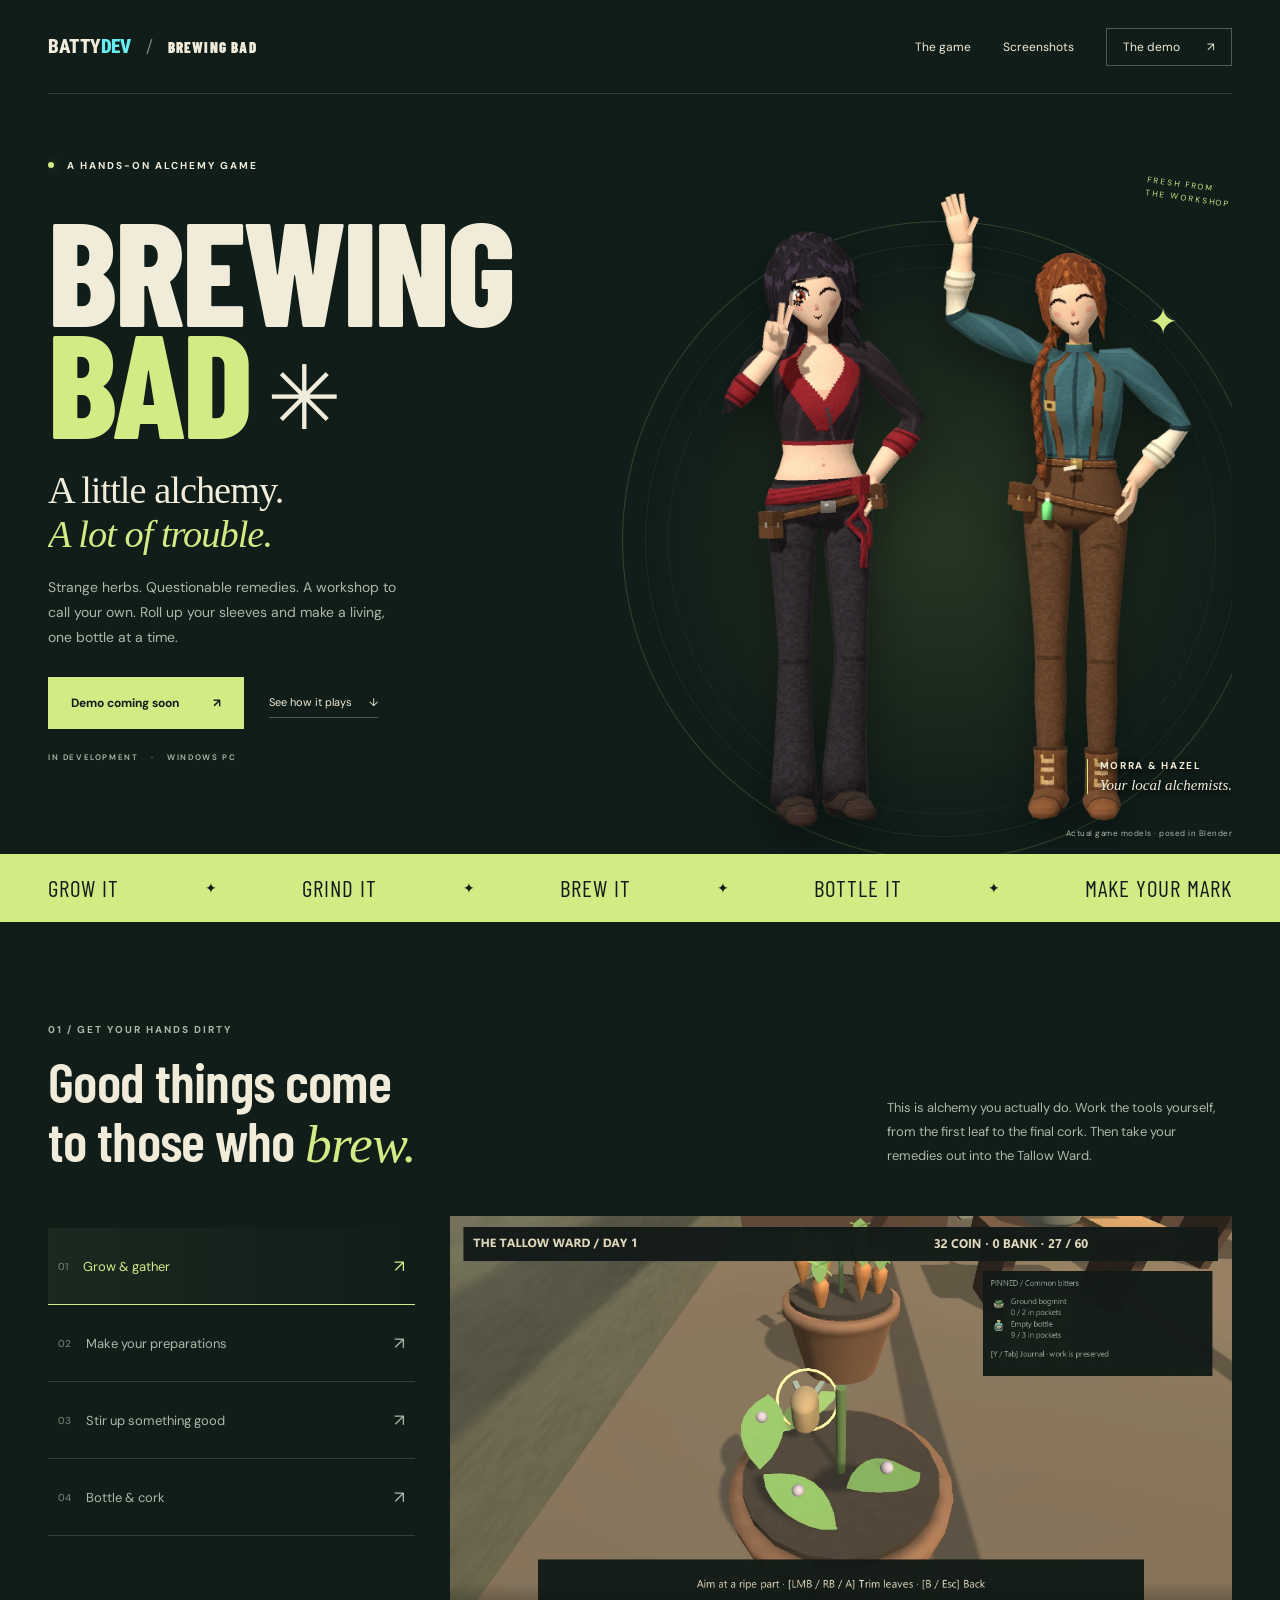
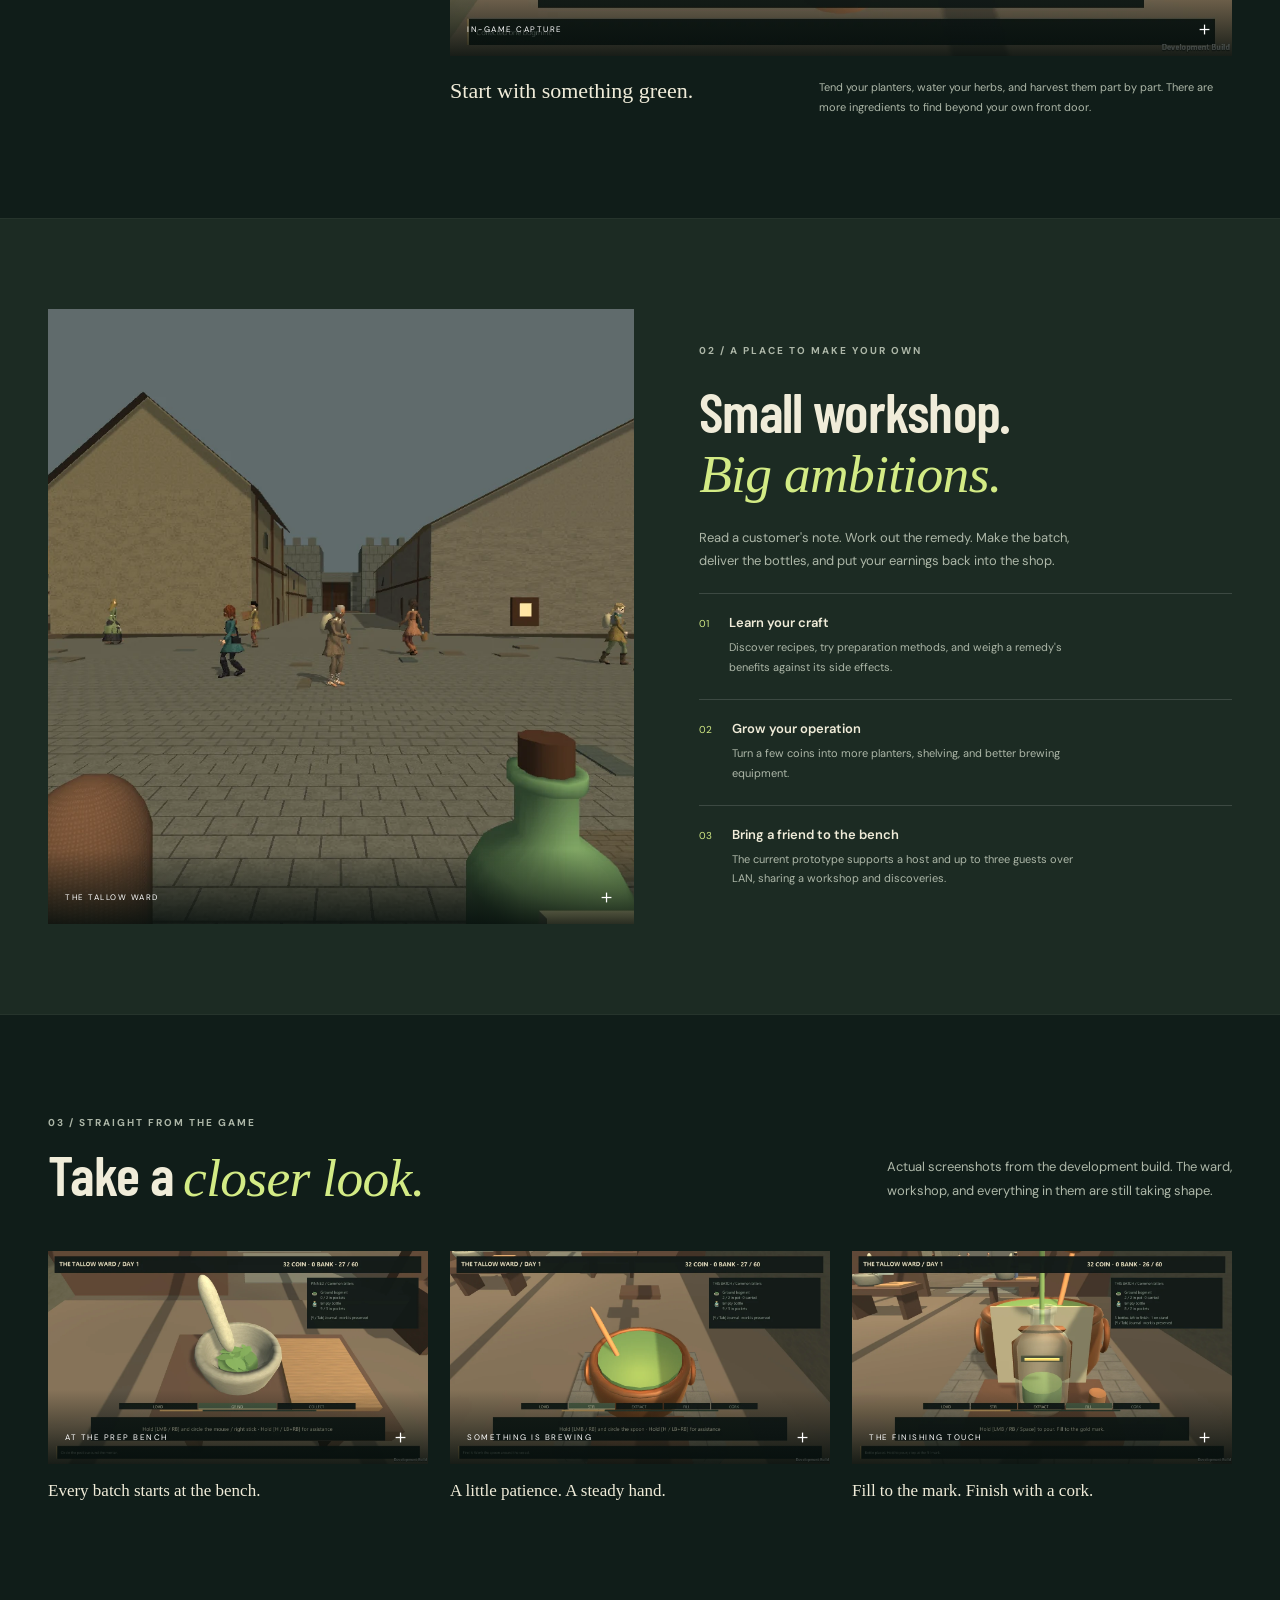
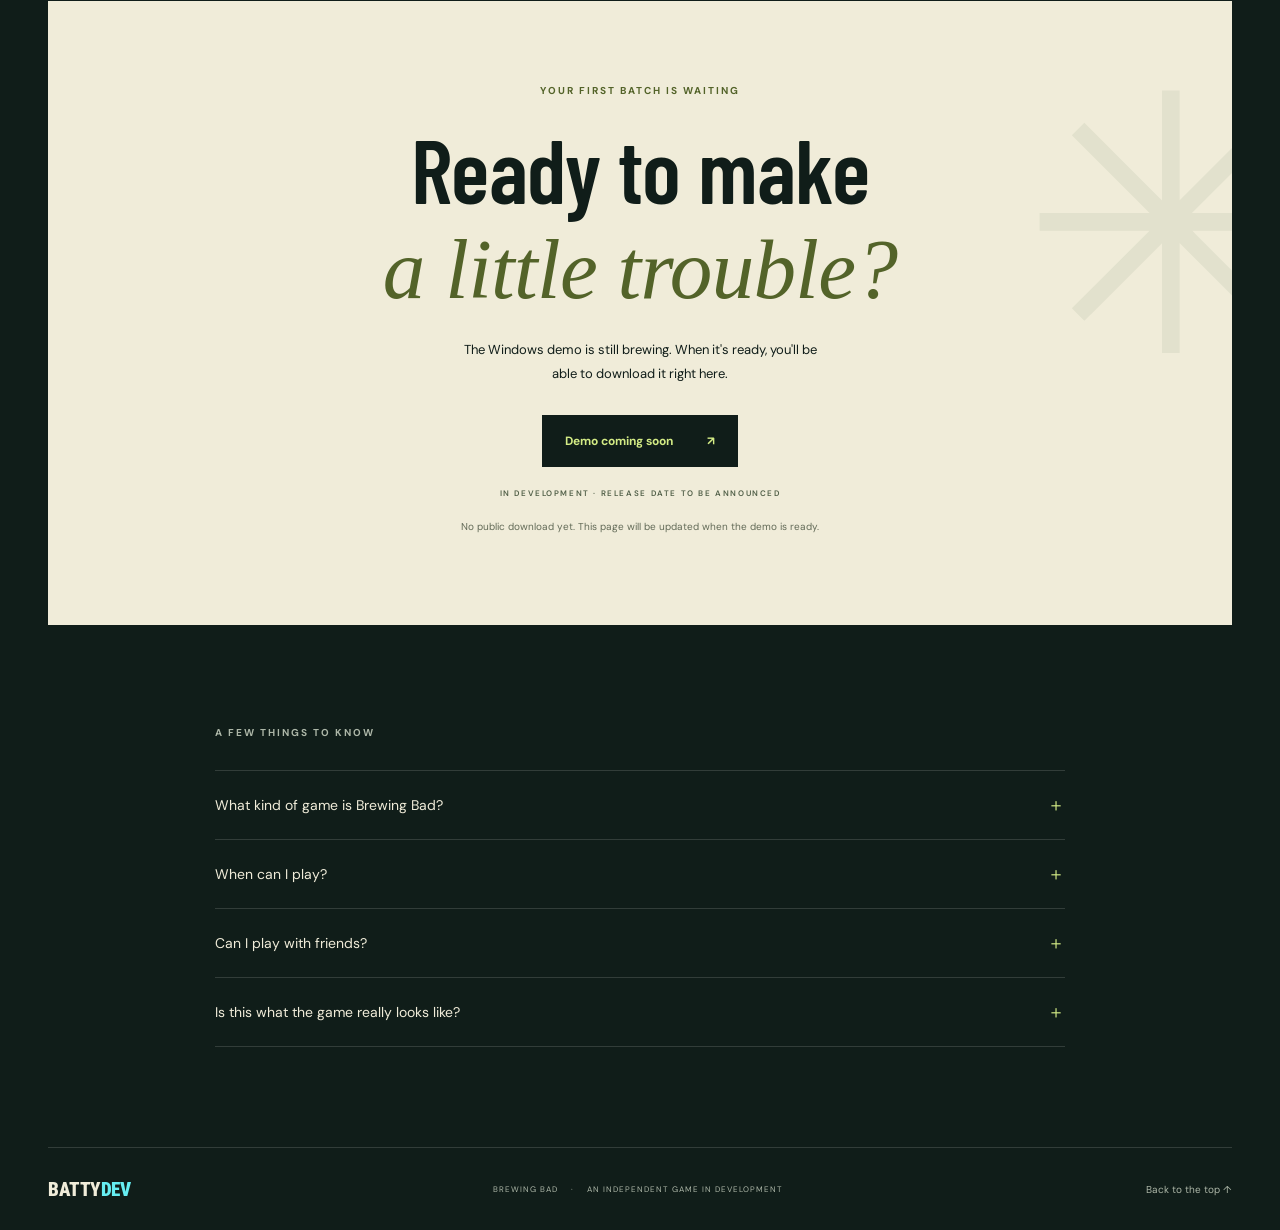
==== index.html @ 511fa33d "Add Brewing Bad promotional website and game imagery" ====
<!doctype html>
<html lang="en">
<head>
  <meta charset="utf-8">
  <meta name="viewport" content="width=device-width, initial-scale=1">
  <meta name="theme-color" content="#101d19">
  <title>Brewing Bad — A little alchemy. A lot of trouble.</title>
  <meta name="description" content="Get your hands dirty in Brewing Bad, a first-person alchemy game. Grow strange herbs, brew remedies, and build your apothecary in the Tallow Ward. Windows demo coming soon.">
  <link rel="canonical" href="https://battydev.com/brewingbad/">
  <meta property="og:type" content="website">
  <meta property="og:title" content="Brewing Bad — A little alchemy. A lot of trouble.">
  <meta property="og:description" content="Grow it. Grind it. Brew it. Bottle it. A hands-on alchemy game from BattyDev. Windows demo coming soon.">
  <meta property="og:image" content="https://battydev.com/brewingbad/assets/social.jpg">
  <meta name="twitter:card" content="summary_large_image">
  <link rel="icon" href="assets/favicon.svg" type="image/svg+xml">
  <link rel="stylesheet" href="style.css?v=1">
  <script src="demo-config.js?v=1" defer></script>
  <script src="script.js?v=1" defer></script>
</head>
<body>
  <a class="skip" href="#main">Skip to content</a>
  <header class="header wrap">
    <a class="batty" href="/" aria-label="BattyDev home">BATTY<span>DEV</span><span class="slash"> / </span><span class="project-name">BREWING BAD</span></a>
    <nav aria-label="Main navigation"><a href="#gameplay">The game</a><a href="#screenshots">Screenshots</a><a class="nav-demo" href="#demo">The demo <span aria-hidden="true">↗</span></a></nav>
  </header>
  <main id="main">
    <section class="hero wrap" aria-labelledby="game-title">
      <div class="hero-copy">
        <p class="eyebrow"><span class="status-dot"></span> A HANDS-ON ALCHEMY GAME</p>
        <h1 id="game-title">BREWING<span>BAD<span class="title-star" aria-hidden="true">✳</span></span></h1>
        <p class="tagline">A little alchemy.<br><em>A lot of trouble.</em></p>
        <p class="hero-description">Strange herbs. Questionable remedies. A workshop to call your own. Roll up your sleeves and make a living, one bottle at a time.</p>
        <div class="hero-actions"><a class="button primary" href="#demo" data-demo-cta>Demo coming soon <span aria-hidden="true">↗</span></a><a class="text-link" href="#gameplay">See how it plays <span aria-hidden="true">↓</span></a></div>
        <p class="micro">IN DEVELOPMENT <span>·</span> WINDOWS PC</p>
      </div>
      <div class="hero-art">
        <div class="alchemy-ring" aria-hidden="true"><span>✦</span></div>
        <span class="art-note" aria-hidden="true">FRESH FROM<br>THE WORKSHOP</span>
        <img class="alchemists" src="assets/alchemists.webp" width="1440" height="1600" fetchpriority="high" alt="Morra in black and crimson flashes a peace sign beside Hazel in teal, waving. Both are posed from the game's actual 3D models.">
        <div class="character-label"><span>MORRA & HAZEL</span><small>Your local alchemists.</small></div>
        <p class="render-note">Actual game models · posed in Blender</p>
      </div>
    </section>
    <div class="recipe-strip" aria-label="The brewing loop"><div class="wrap"><span>GROW IT</span><b aria-hidden="true">✦</b><span>GRIND IT</span><b aria-hidden="true">✦</b><span>BREW IT</span><b aria-hidden="true">✦</b><span>BOTTLE IT</span><b aria-hidden="true">✦</b><span>MAKE YOUR MARK</span></div></div>

    <section id="gameplay" class="gameplay wrap section">
      <div class="section-heading"><div><p class="eyebrow">01 / GET YOUR HANDS DIRTY</p><h2>Good things come<br>to those who <em>brew.</em></h2></div><p>This is alchemy you actually do. Work the tools yourself, from the first leaf to the final cork. Then take your remedies out into the Tallow Ward.</p></div>
      <div class="workbench">
        <div class="step-tabs" role="tablist" aria-label="Explore the brewing process">
          <button role="tab" id="tab-grow" aria-controls="process-panel" aria-selected="true" data-step="grow"><span>01</span> Grow & gather <b aria-hidden="true">↗</b></button>
          <button role="tab" id="tab-prep" aria-controls="process-panel" aria-selected="false" tabindex="-1" data-step="prep"><span>02</span> Make your preparations <b aria-hidden="true">↗</b></button>
          <button role="tab" id="tab-brew" aria-controls="process-panel" aria-selected="false" tabindex="-1" data-step="brew"><span>03</span> Stir up something good <b aria-hidden="true">↗</b></button>
          <button role="tab" id="tab-bottle" aria-controls="process-panel" aria-selected="false" tabindex="-1" data-step="bottle"><span>04</span> Bottle & cork <b aria-hidden="true">↗</b></button>
        </div>
        <div id="process-panel" class="process-panel" role="tabpanel" aria-labelledby="tab-grow" tabindex="0"><button class="image-button" data-open-image aria-label="Enlarge gameplay screenshot"><img id="process-image" src="assets/harvest.webp" width="1280" height="720" loading="lazy" alt="First-person harvesting of bogmint at a workshop planter."><span class="image-badge">IN-GAME CAPTURE <span aria-hidden="true">＋</span></span></button><div class="process-description"><h3 id="process-title">Start with something green.</h3><p id="process-copy">Tend your planters, water your herbs, and harvest them part by part. There are more ingredients to find beyond your own front door.</p></div></div>
      </div>
    </section>

    <section class="ward-section"><div class="wrap ward-layout"><div class="ward-image"><button class="image-button" data-open-image aria-label="Enlarge the Tallow Ward screenshot"><img src="assets/ward.webp" width="1600" height="900" loading="lazy" alt="A first-person view across the Tallow Ward's stone streets and timber-framed buildings."><span class="image-badge">THE TALLOW WARD <span aria-hidden="true">＋</span></span></button></div><div class="ward-copy"><p class="eyebrow">02 / A PLACE TO MAKE YOUR OWN</p><h2>Small workshop.<br><em>Big ambitions.</em></h2><p>Read a customer's note. Work out the remedy. Make the batch, deliver the bottles, and put your earnings back into the shop.</p><ul class="features"><li><span>01</span><div><h3>Learn your craft</h3><p>Discover recipes, try preparation methods, and weigh a remedy's benefits against its side effects.</p></div></li><li><span>02</span><div><h3>Grow your operation</h3><p>Turn a few coins into more planters, shelving, and better brewing equipment.</p></div></li><li><span>03</span><div><h3>Bring a friend to the bench</h3><p>The current prototype supports a host and up to three guests over LAN, sharing a workshop and discoveries.</p></div></li></ul></div></div></section>

    <section id="screenshots" class="wrap section screenshots"><div class="section-heading"><div><p class="eyebrow">03 / STRAIGHT FROM THE GAME</p><h2>Take a <em>closer look.</em></h2></div><p>Actual screenshots from the development build. The ward, workshop, and everything in them are still taking shape.</p></div><div class="gallery"><figure><button class="image-button" data-open-image aria-label="Enlarge grinding screenshot"><img src="assets/grinding.webp" width="1280" height="720" loading="lazy" alt="Grinding bogmint in a mortar with a pestle, using circular tool input."><span class="image-badge">AT THE PREP BENCH <span aria-hidden="true">＋</span></span></button><figcaption>Every batch starts at the bench.</figcaption></figure><figure><button class="image-button" data-open-image aria-label="Enlarge brewing screenshot"><img src="assets/brewing.webp" width="1280" height="720" loading="lazy" alt="A copper brewing pot filled with a green remedy, stirred with a wooden spoon."><span class="image-badge">SOMETHING IS BREWING <span aria-hidden="true">＋</span></span></button><figcaption>A little patience. A steady hand.</figcaption></figure><figure><button class="image-button" data-open-image aria-label="Enlarge bottling screenshot"><img src="assets/bottling.webp" width="1280" height="720" loading="lazy" alt="Filling a glass remedy bottle toward its marked target level."><span class="image-badge">THE FINISHING TOUCH <span aria-hidden="true">＋</span></span></button><figcaption>Fill to the mark. Finish with a cork.</figcaption></figure></div></section>

    <section id="demo" class="demo-section wrap"><div class="demo-decoration" aria-hidden="true">✳</div><p class="eyebrow">YOUR FIRST BATCH IS WAITING</p><h2>Ready to make<br><em>a little trouble?</em></h2><p id="demo-description">The Windows demo is still brewing. When it's ready, you'll be able to download it right here.</p><a class="button primary" id="download-demo" href="#demo-status" aria-describedby="demo-status">Demo coming soon <span aria-hidden="true">↗</span></a><p id="demo-status" class="micro" tabindex="-1">IN DEVELOPMENT · RELEASE DATE TO BE ANNOUNCED</p><p class="demo-honesty">No public download yet. This page will be updated when the demo is ready.</p></section>

    <section class="wrap faq section"><p class="eyebrow">A FEW THINGS TO KNOW</p><details><summary>What kind of game is Brewing Bad?<span aria-hidden="true">＋</span></summary><p>A first-person alchemy and workshop game. Grow and gather ingredients, prepare them by hand, brew remedies, and fill customer requests to develop your apothecary.</p></details><details><summary>When can I play?<span aria-hidden="true">＋</span></summary><p>A Windows PC demo is planned. There isn't a public release date yet. The download will appear in the demo section when it's ready.</p></details><details><summary>Can I play with friends?<span aria-hidden="true">＋</span></summary><p>The prototype supports one host and up to three guests on a trusted local network. Online matchmaking and Steam invitations are not available in the current build. Demo multiplayer details will be confirmed before release.</p></details><details><summary>Is this what the game really looks like?<span aria-hidden="true">＋</span></summary><p>Yes. The screenshots come from the playable development build. Morra and Hazel in the header are the actual game models, posed and rendered in Blender. Visuals and features may change during development.</p></details></section>
  </main>
  <footer class="wrap footer"><a class="batty" href="/">BATTY<span>DEV</span></a><p>BREWING BAD <span>·</span> AN INDEPENDENT GAME IN DEVELOPMENT</p><a href="#main">Back to the top ↑</a></footer>
  <dialog id="image-dialog" aria-label="Gameplay screenshot"><button class="dialog-close" aria-label="Close screenshot">Close ×</button><img id="dialog-image" alt=""><p id="dialog-caption"></p></dialog>
</body>
</html>
---- style.css ----
@import url('https://fonts.googleapis.com/css2?family=Barlow+Condensed:wght@600;700;800;900&family=DM+Sans:wght@400;500;600;700&family=Roboto+Condensed:wght@700;900&display=swap');
:root{color-scheme:dark;--bg:#101d19;--paper:#f0ecd9;--muted:#adb7a8;--acid:#d3eb85;--line:#ffffff24;--serif:Georgia,'Times New Roman',serif;--display:'Barlow Condensed','Arial Narrow',Impact,sans-serif;font-family:'DM Sans',Arial,sans-serif;color:var(--paper);background:var(--bg)}
*{box-sizing:border-box}html{scroll-behavior:smooth;scroll-padding-top:30px}body{margin:0;min-width:320px}button,a{-webkit-tap-highlight-color:transparent}a{color:inherit;text-decoration:none}button{font:inherit}button,a,summary{touch-action:manipulation}button:focus-visible,a:focus-visible,summary:focus-visible,[tabindex]:focus-visible{outline:2px solid var(--acid);outline-offset:6px}img{max-width:100%;display:block}button{color:inherit}.wrap{width:calc(100% - 96px);max-width:1320px;margin-inline:auto}.header{display:flex;align-items:center;justify-content:space-between;gap:24px;height:94px;border-bottom:1px solid var(--line)}.batty{font-family:'Roboto Condensed',sans-serif;font-size:19px;font-weight:900;letter-spacing:-.5px}.batty>span:first-child{color:#66edf1}.batty .slash{color:#78877b;margin:0 12px;font-weight:400}.project-name{font-family:var(--display);font-size:15px;letter-spacing:1.2px}.header nav{display:flex;align-items:center;gap:32px;font-size:12px}.header nav>a{padding:12px 0}.header .nav-demo{border:1px solid #aabb9866;padding:10px 16px}.nav-demo span{margin-left:24px}.header a:hover,.text-link:hover{color:var(--acid)}.skip{position:fixed;top:-100px;left:15px;z-index:20;padding:14px;background:var(--acid);color:var(--bg)}.skip:focus{top:15px}.hero{position:relative;display:grid;grid-template-columns:1fr 1fr;min-height:760px;padding-top:64px}.hero-copy{position:relative;z-index:2;padding-bottom:65px}.eyebrow{font-size:10px;font-weight:700;letter-spacing:2px;line-height:1.5;margin:0 0 24px}.status-dot{display:inline-block;width:6px;height:6px;background:var(--acid);border-radius:50%;margin-right:9px;vertical-align:1px;box-shadow:0 0 14px #d3eb8560}h1{font-family:var(--display);font-size:clamp(110px,11.4vw,163px);font-weight:800;letter-spacing:-3px;line-height:.77;margin:40px 0 30px}h1>span{display:block;color:var(--acid);position:relative}h1 .title-star{display:inline-block;font-size:.61em;vertical-align:15%;margin-left:17px;font-weight:400;color:var(--paper)}.tagline{font-size:clamp(28px,3vw,39px);font-family:var(--serif);line-height:1.15;letter-spacing:-1px;margin:30px 0 19px;font-weight:400}em{font-family:var(--serif);font-weight:400;color:var(--acid)}.hero-description{font-size:14px;line-height:1.8;color:var(--muted);max-width:350px;margin:0 0 26px}.hero-actions{display:flex;align-items:center;gap:25px;flex-wrap:wrap}.button{display:inline-flex;justify-content:space-between;align-items:center;gap:34px;padding:17px 23px;font-size:12px;font-weight:700;min-height:52px;transition:background .2s,transform .2s}.primary{background:var(--acid);color:var(--bg)}.primary:hover{background:#e2f6ac;transform:translateY(-2px)}.text-link{font-size:11px;border-bottom:1px solid #adb7a866;padding:8px 0;white-space:nowrap}.text-link span{margin-left:14px}.micro{font-size:8px;letter-spacing:1.6px;font-weight:600;line-height:1.8;color:var(--muted);margin-top:21px}.micro span{margin:0 9px}.hero-art{position:relative;align-self:stretch;min-width:0}.alchemists{position:absolute;width:118%;max-width:none;height:100%;object-fit:contain;object-position:center bottom;left:-7%;bottom:0;z-index:1;filter:drop-shadow(0 18px 20px #0005)}.alchemy-ring{position:absolute;aspect-ratio:1;width:108%;left:-3%;top:9%;border:1px solid #d3eb8530;border-radius:50%;background:radial-gradient(ellipse,#859c4933,transparent 67%)}.alchemy-ring:before,.alchemy-ring:after{content:'';position:absolute;border:1px solid #d3eb8514;border-radius:50%;inset:22px}.alchemy-ring:after{inset:45px;border-style:dashed}.alchemy-ring span{position:absolute;right:13%;top:12%;color:var(--acid);font-size:36px}.art-note{position:absolute;right:0;top:3%;font-size:8px;letter-spacing:2px;line-height:1.6;color:var(--acid);transform:rotate(8deg);z-index:3}.character-label{position:absolute;z-index:3;bottom:60px;right:0;border-left:1px solid var(--acid);padding-left:12px;text-shadow:0 2px 6px #000}.character-label span{display:block;font-size:10px;font-weight:700;letter-spacing:1.7px}.character-label small{display:block;font-family:var(--serif);font-style:italic;font-size:15px;margin-top:5px}.render-note{position:absolute;bottom:8px;right:0;z-index:3;font-size:8px;color:var(--muted);letter-spacing:.5px}.recipe-strip{background:var(--acid);color:var(--bg);overflow:hidden}.recipe-strip>.wrap{display:flex;align-items:center;justify-content:space-between;gap:20px;min-height:68px}.recipe-strip span{font-family:var(--display);font-size:23px;letter-spacing:1px;white-space:nowrap}.recipe-strip b{font-size:14px;font-weight:400}.section{padding-block:100px}.section-heading{display:flex;align-items:flex-end;justify-content:space-between;gap:50px;margin-bottom:44px}.section-heading .eyebrow{color:var(--muted);margin-bottom:15px}h2{font-family:var(--display);font-weight:600;font-size:clamp(38px,4.4vw,64px);letter-spacing:-.7px;line-height:1.04;margin:0}h2 em{font-size:.95em}.section-heading>p{max-width:345px;font-size:13px;line-height:1.85;color:var(--muted);margin:0 0 4px}.workbench{display:grid;grid-template-columns:31% 1fr;gap:35px}.step-tabs{padding-top:12px}.step-tabs button{display:flex;width:100%;align-items:center;border:0;border-bottom:1px solid var(--line);background:transparent;text-align:left;padding:27px 10px;font-size:13px;cursor:pointer;color:var(--muted);gap:15px}.step-tabs button>span{font-size:10px;color:#7f8c7d}.step-tabs button>b{margin-left:auto;font-weight:400;font-size:17px}.step-tabs button[aria-selected=true]{color:var(--acid);border-bottom-color:var(--acid);background:linear-gradient(90deg,#d3eb850e,transparent)}.step-tabs button:hover{color:var(--paper)}.image-button{display:block;width:100%;padding:0;border:0;background:#1c2c23;text-align:left;cursor:zoom-in;position:relative;overflow:hidden}.image-button img{width:100%;height:auto;aspect-ratio:16/9;object-fit:cover;transition:transform .4s}.image-button:hover img{transform:scale(1.025)}.image-badge{position:absolute;bottom:0;left:0;right:0;background:linear-gradient(transparent,#050e0cda);padding:34px 17px 14px;font-size:8px;letter-spacing:1.5px;display:flex;align-items:center;justify-content:space-between;color:white}.image-badge>span{font-size:19px}.process-description{display:grid;grid-template-columns:1fr 1.2fr;gap:25px;padding:22px 0 0}.process-description h3{font-family:var(--serif);font-size:22px;font-weight:400;margin:0;line-height:1.2}.process-description p{font-size:11px;line-height:1.8;color:var(--muted);margin:0}.ward-section{background:#1c2b23;padding-block:90px;border-block:1px solid #ffffff0b}.ward-layout{display:grid;grid-template-columns:1.1fr 1fr;gap:65px;align-items:center}.ward-image .image-button img{aspect-ratio:4/4.2;object-fit:cover}.ward-copy>.eyebrow{color:var(--muted)}.ward-copy>p:not(.eyebrow){color:var(--muted);font-size:13px;line-height:1.8;max-width:380px;margin:23px 0 10px}.features{list-style:none;padding:0;margin:0}.features li{border-top:1px solid var(--line);display:flex;gap:20px;padding:20px 0 0;margin-top:21px}.features li>span{font-size:10px;color:var(--acid);padding-top:3px}.features h3{font-size:13px;font-weight:600;margin:0 0 7px}.features p{font-size:11px;line-height:1.8;color:var(--muted);margin:0;max-width:350px}.gallery{display:grid;grid-template-columns:repeat(3,1fr);gap:22px}.gallery figure{margin:0}.gallery figcaption{font-family:var(--serif);font-size:17px;margin-top:17px}.demo-section{position:relative;text-align:center;padding:82px 25px;background:var(--paper);color:var(--bg);overflow:hidden}.demo-section h2{font-size:clamp(56px,7vw,95px)}.demo-section em{color:#536329}.demo-section>.eyebrow{color:#536329}.demo-section>p:not(.eyebrow):not(.micro):not(.demo-honesty){max-width:355px;margin:25px auto;font-size:13px;line-height:1.8}.demo-section>.button{background:var(--bg);color:var(--acid);margin-top:5px}.demo-section>.button:hover{background:#293a2d}.demo-section>.micro{color:#526049;font-size:8px;margin-top:19px}.demo-honesty{font-size:10px;color:#626a57;margin-top:20px}.demo-decoration{position:absolute;right:-90px;top:8%;font-size:360px;color:#c6cbb459;line-height:1;pointer-events:none}.demo-section>*:not(.demo-decoration){position:relative}.faq{max-width:850px}.faq>.eyebrow{margin-bottom:30px;color:var(--muted)}details{border-top:1px solid var(--line)}details:last-child{border-bottom:1px solid var(--line)}summary{cursor:pointer;display:flex;align-items:center;justify-content:space-between;gap:20px;padding:22px 0;list-style:none;font-size:14px}summary::-webkit-details-marker{display:none}summary span{color:var(--acid);font-size:18px}details[open] summary span{transform:rotate(45deg)}details>p{max-width:680px;color:var(--muted);font-size:13px;line-height:1.9;margin:0 0 25px}.footer{display:flex;justify-content:space-between;align-items:center;gap:25px;padding-block:28px;border-top:1px solid var(--line)}.footer p{font-size:8px;letter-spacing:1px;color:var(--muted)}.footer p span{margin:0 10px}.footer>a:last-child{font-size:10px;color:var(--muted)}dialog{background:#0c1512;color:var(--paper);border:1px solid var(--line);padding:16px;max-width:min(94vw,1500px);max-height:94dvh}dialog::backdrop{background:#020907eb;backdrop-filter:blur(6px)}dialog img{max-height:76dvh;width:auto;margin:auto;object-fit:contain}dialog p{font-size:12px;color:var(--muted);line-height:1.6;margin:14px 0 0;max-width:800px}.dialog-close{display:block;margin:0 0 14px auto;border:1px solid var(--line);padding:9px 15px;color:var(--paper);background:transparent;cursor:pointer}body:has(dialog[open]){overflow:hidden}
.hero{overflow:hidden}
@media(min-width:701px) and (max-height:850px){.hero{padding-top:35px;min-height:610px}.hero-copy{padding-bottom:35px}.hero h1{font-size:clamp(110px,10.8vw,145px);margin-top:25px;margin-bottom:23px}.hero .eyebrow{margin-bottom:18px}.hero .tagline{font-size:32px;margin:22px 0 15px}.hero-description{font-size:13px;line-height:1.65;margin-bottom:22px}.hero .button{min-height:48px;padding-block:15px}.hero .micro{margin-top:17px}}
@media(min-width:1600px){.hero{min-height:850px}.hero h1{font-size:180px}.hero-copy{padding-top:30px}.hero-art .alchemists{height:108%}}
@media(max-width:1000px){.wrap{width:calc(100% - 56px)}.hero{min-height:680px;padding-top:55px}h1{font-size:130px}.hero-art .alchemists{width:140%;left:-22%}.hero-copy{max-width:410px}.hero-description{max-width:310px}.hero-actions{gap:15px}.hero .button{padding:16px;gap:18px}.art-note{display:none}.ward-layout{gap:35px}.section{padding-block:75px}.recipe-strip span{font-size:18px}.workbench{grid-template-columns:32% 1fr;gap:22px}.step-tabs button{font-size:11px;padding-inline:0;gap:10px}.process-description{grid-template-columns:1fr;gap:12px}.header nav{gap:20px}}
@media(max-width:700px){.wrap{width:calc(100% - 36px)}.header{height:75px}.project-name,.slash{display:none}.header nav{gap:16px;font-size:10px}.header .nav-demo{padding:8px 10px}.nav-demo span{margin-left:7px}.hero{display:flex;flex-direction:column;padding-top:35px;min-height:0;overflow:hidden}.hero-copy{padding-bottom:0;max-width:none}.hero .eyebrow{font-size:8px;margin-bottom:25px}h1{font-size:clamp(112px,28vw,175px);margin:30px 0 20px;letter-spacing:-2px}.tagline{font-size:31px;margin:24px 0 17px}.hero-description{max-width:360px;font-size:13px}.hero-actions{gap:22px}.hero .button{font-size:11px;padding:15px 19px}.hero .micro{font-size:7px}.hero-art{height:490px;align-self:stretch;margin-top:12px}.hero-art .alchemists{height:100%;width:100%;left:0;object-position:center bottom}.alchemy-ring{width:100%;left:0;top:2%}.character-label{bottom:38px;right:0}.character-label span{font-size:8px}.character-label small{font-size:12px}.render-note{font-size:7px;bottom:2px}.recipe-strip>.wrap{min-height:53px;gap:12px;width:calc(100% - 30px)}.recipe-strip span{font-size:13px;letter-spacing:.5px}.recipe-strip span:last-child,.recipe-strip b:last-of-type{display:none}.recipe-strip b{font-size:10px}.section{padding-block:60px}.section-heading{display:block;margin-bottom:30px}.section-heading>p{margin-top:23px;max-width:390px;font-size:12px}h2{font-size:43px}.eyebrow{font-size:8px;letter-spacing:1.7px}.workbench{display:flex;flex-direction:column;gap:25px}.step-tabs{display:grid;grid-template-columns:1fr 1fr;gap:0 15px;padding-top:0}.step-tabs button{padding:18px 0;font-size:10px;gap:9px}.step-tabs button b{font-size:14px}.process-description{grid-template-columns:1fr;gap:10px;padding-top:17px}.process-description p{font-size:12px}.ward-section{padding-block:55px}.ward-layout{display:flex;flex-direction:column-reverse;gap:30px;align-items:stretch}.ward-image .image-button img{aspect-ratio:16/11}.ward-copy>p:not(.eyebrow){font-size:12px;max-width:none}.features p{max-width:none;font-size:12px}.features h3{font-size:14px}.gallery{grid-template-columns:1fr;gap:30px}.gallery figcaption{font-size:18px;margin-top:12px}.demo-section{padding:60px 20px}.demo-section h2{font-size:62px}.demo-section>.eyebrow{font-size:8px}.demo-decoration{font-size:260px;right:-160px;top:22%}.demo-honesty{max-width:245px;margin-inline:auto;line-height:1.7}summary{font-size:12px}details>p{font-size:12px}.footer{flex-wrap:wrap;gap:13px;padding-block:25px}.footer p{order:3;width:100%;font-size:7px;margin:0}.footer>a:last-child{margin-left:auto}.faq{padding-top:60px}dialog{padding:12px}dialog p{font-size:10px}}
@media(prefers-reduced-motion:reduce){html{scroll-behavior:auto}*,*:before,*:after{transition:none!important;animation:none!important}}
@media(max-width:700px){.hero h1{font-size:clamp(78px,24vw,150px)}}
/* On phones, the actual character duo leads before the pitch and download action. */
body{min-width:0}
@media(max-width:700px){.hero-copy{display:contents}.hero-copy>.eyebrow{order:0;margin-bottom:0}.hero h1{order:1;margin-top:24px;margin-bottom:0}.hero-art{order:2;height:300px;margin-top:10px}.hero .tagline{order:3;margin-top:20px}.hero-actions{order:4}.hero-copy>.micro{order:5}.hero-description{order:6;margin-top:22px;margin-bottom:30px}.character-label{right:0;bottom:31px}.character-label small{font-size:11px}.hero-art .alchemy-ring{width:84%;left:8%;top:0}.render-note{bottom:0}}
@media(max-width:360px){.header{gap:12px}.header nav{gap:10px;font-size:9px;white-space:nowrap}.header .batty{font-size:17px}.nav-demo span{margin-left:4px}.header .nav-demo{padding:8px}.hero .tagline{font-size:28px}.hero-actions{gap:12px}.hero-actions .text-link{font-size:10px}}
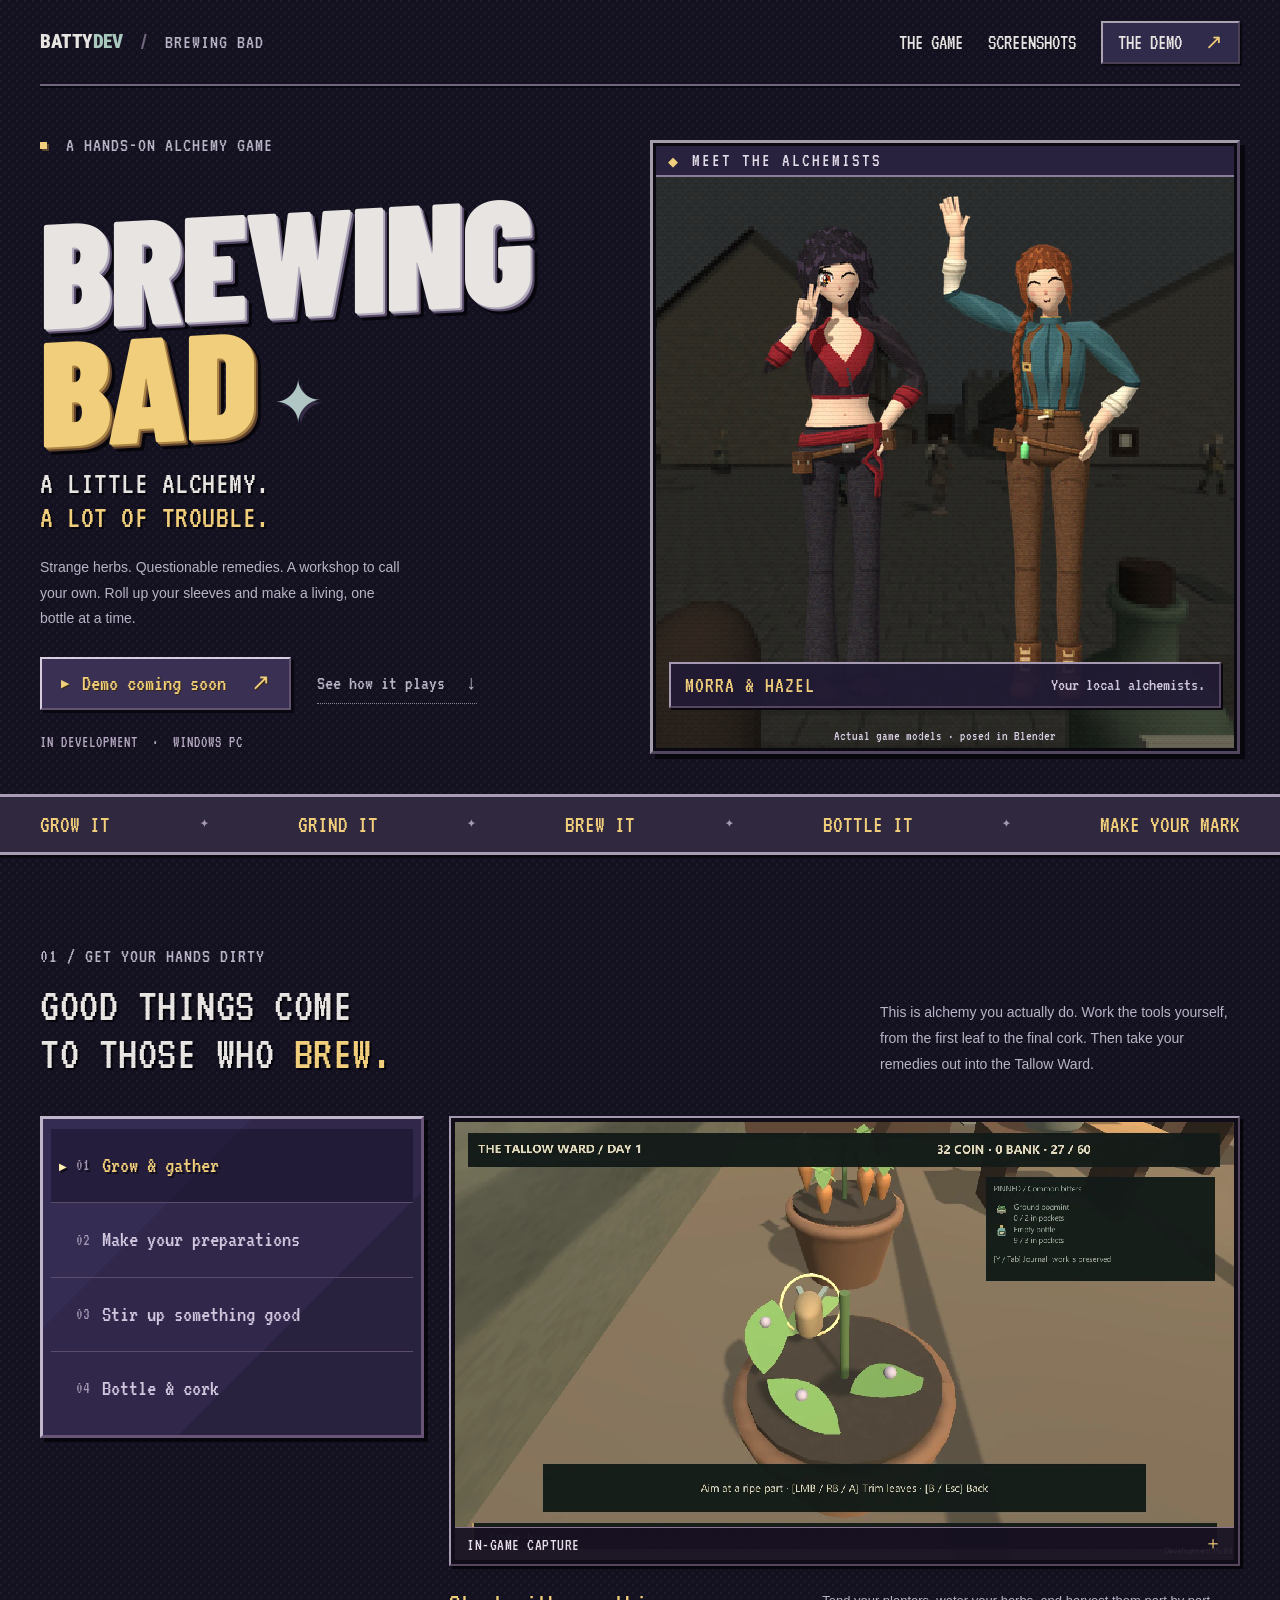
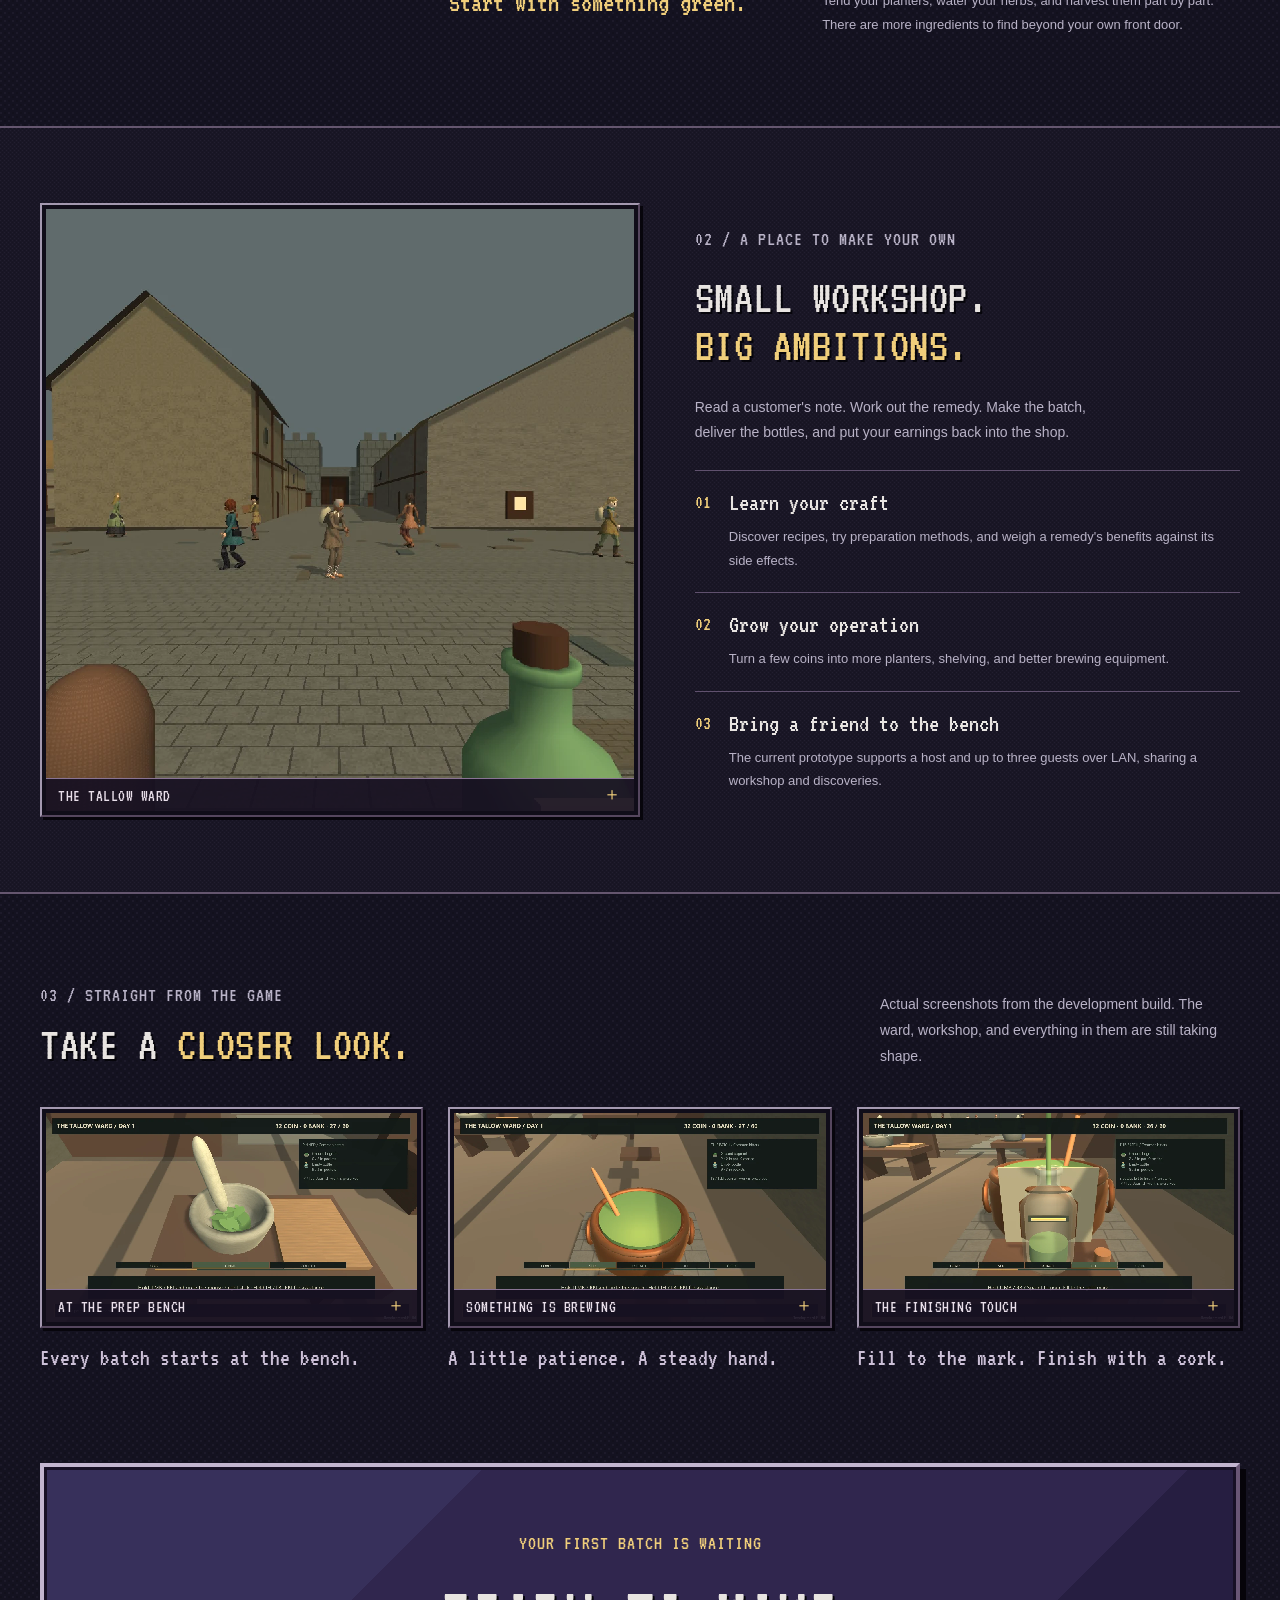
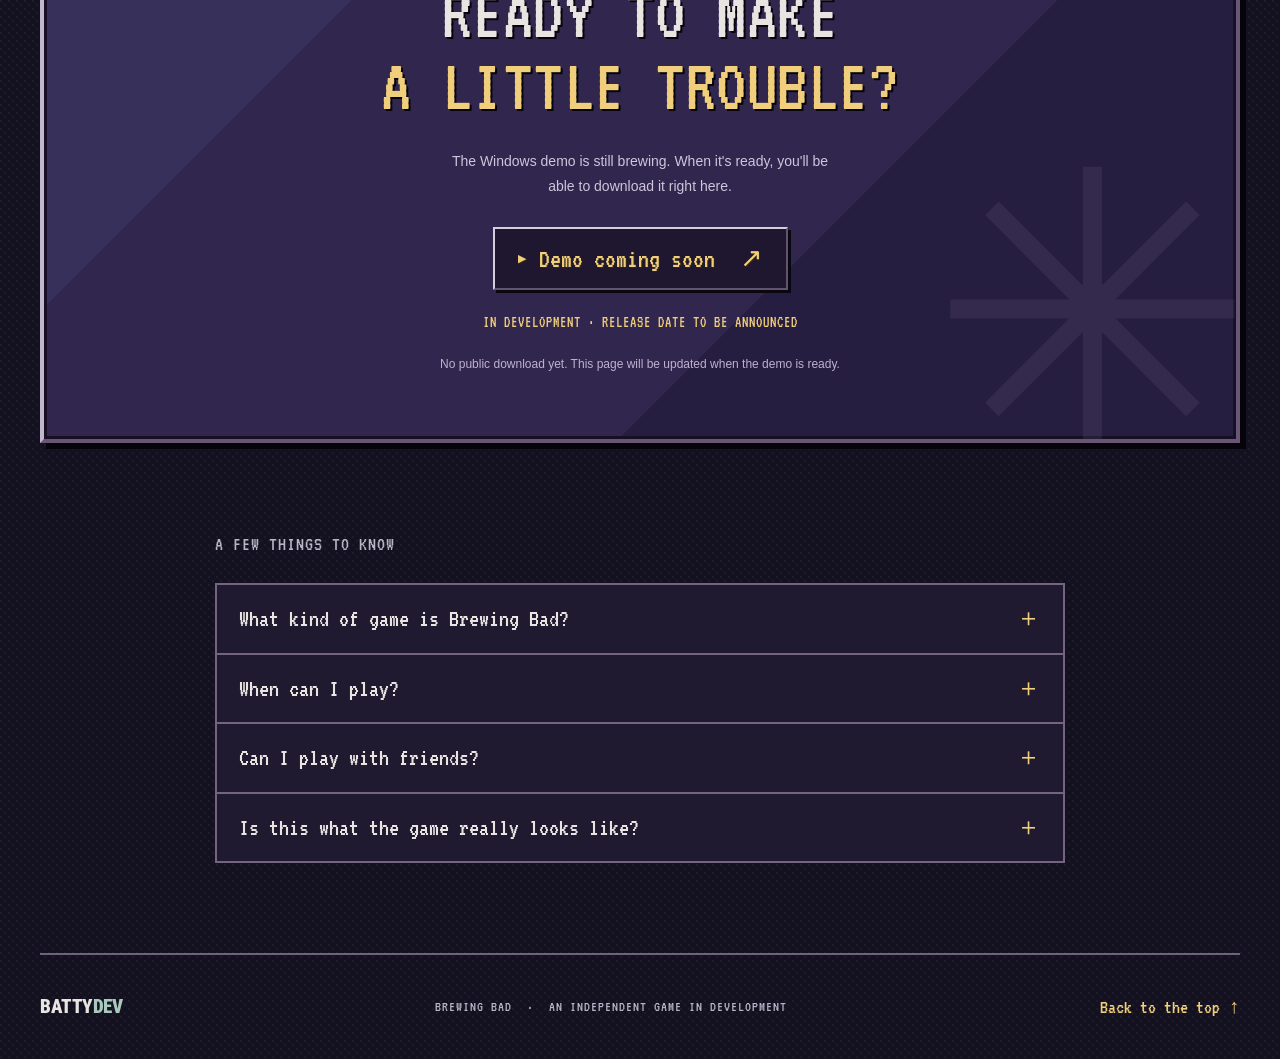
==== commit 5278f551: "Give Brewing Bad a PSX-inspired visual identity" ====
--- a/index.html
+++ b/index.html
@@ -3,17 +3,17 @@
 <head>
   <meta charset="utf-8">
   <meta name="viewport" content="width=device-width, initial-scale=1">
-  <meta name="theme-color" content="#101d19">
+  <meta name="theme-color" content="#141220">
   <title>Brewing Bad — A little alchemy. A lot of trouble.</title>
   <meta name="description" content="Get your hands dirty in Brewing Bad, a first-person alchemy game. Grow strange herbs, brew remedies, and build your apothecary in the Tallow Ward. Windows demo coming soon.">
   <link rel="canonical" href="https://battydev.com/brewingbad/">
   <meta property="og:type" content="website">
   <meta property="og:title" content="Brewing Bad — A little alchemy. A lot of trouble.">
   <meta property="og:description" content="Grow it. Grind it. Brew it. Bottle it. A hands-on alchemy game from BattyDev. Windows demo coming soon.">
-  <meta property="og:image" content="https://battydev.com/brewingbad/assets/social.jpg">
+  <meta property="og:image" content="https://battydev.com/brewingbad/assets/social.jpg?v=2">
   <meta name="twitter:card" content="summary_large_image">
   <link rel="icon" href="assets/favicon.svg" type="image/svg+xml">
-  <link rel="stylesheet" href="style.css?v=1">
+  <link rel="stylesheet" href="style.css?v=2">
   <script src="demo-config.js?v=1" defer></script>
   <script src="script.js?v=1" defer></script>
 </head>
@@ -27,16 +27,16 @@
     <section class="hero wrap" aria-labelledby="game-title">
       <div class="hero-copy">
         <p class="eyebrow"><span class="status-dot"></span> A HANDS-ON ALCHEMY GAME</p>
-        <h1 id="game-title">BREWING<span>BAD<span class="title-star" aria-hidden="true">✳</span></span></h1>
+        <h1 id="game-title">BREWING<span>BAD<span class="title-star" aria-hidden="true">✦</span></span></h1>
         <p class="tagline">A little alchemy.<br><em>A lot of trouble.</em></p>
         <p class="hero-description">Strange herbs. Questionable remedies. A workshop to call your own. Roll up your sleeves and make a living, one bottle at a time.</p>
         <div class="hero-actions"><a class="button primary" href="#demo" data-demo-cta>Demo coming soon <span aria-hidden="true">↗</span></a><a class="text-link" href="#gameplay">See how it plays <span aria-hidden="true">↓</span></a></div>
         <p class="micro">IN DEVELOPMENT <span>·</span> WINDOWS PC</p>
       </div>
       <div class="hero-art">
-        <div class="alchemy-ring" aria-hidden="true"><span>✦</span></div>
-        <span class="art-note" aria-hidden="true">FRESH FROM<br>THE WORKSHOP</span>
-        <img class="alchemists" src="assets/alchemists.webp" width="1440" height="1600" fetchpriority="high" alt="Morra in black and crimson flashes a peace sign beside Hazel in teal, waving. Both are posed from the game's actual 3D models.">
+        <div class="stage-backdrop" aria-hidden="true"></div>
+        <span class="art-note">MEET THE ALCHEMISTS</span>
+        <img class="alchemists" src="assets/alchemists-psx.webp" width="432" height="480" fetchpriority="high" alt="Morra in black and crimson flashes a peace sign beside Hazel in teal, waving. Both are posed from the game's actual 3D models.">
         <div class="character-label"><span>MORRA & HAZEL</span><small>Your local alchemists.</small></div>
         <p class="render-note">Actual game models · posed in Blender</p>
       </div>
--- a/style.css
+++ b/style.css
@@ -1,14 +1,25 @@
-@import url('https://fonts.googleapis.com/css2?family=Barlow+Condensed:wght@600;700;800;900&family=DM+Sans:wght@400;500;600;700&family=Roboto+Condensed:wght@700;900&display=swap');
-:root{color-scheme:dark;--bg:#101d19;--paper:#f0ecd9;--muted:#adb7a8;--acid:#d3eb85;--line:#ffffff24;--serif:Georgia,'Times New Roman',serif;--display:'Barlow Condensed','Arial Narrow',Impact,sans-serif;font-family:'DM Sans',Arial,sans-serif;color:var(--paper);background:var(--bg)}
-*{box-sizing:border-box}html{scroll-behavior:smooth;scroll-padding-top:30px}body{margin:0;min-width:320px}button,a{-webkit-tap-highlight-color:transparent}a{color:inherit;text-decoration:none}button{font:inherit}button,a,summary{touch-action:manipulation}button:focus-visible,a:focus-visible,summary:focus-visible,[tabindex]:focus-visible{outline:2px solid var(--acid);outline-offset:6px}img{max-width:100%;display:block}button{color:inherit}.wrap{width:calc(100% - 96px);max-width:1320px;margin-inline:auto}.header{display:flex;align-items:center;justify-content:space-between;gap:24px;height:94px;border-bottom:1px solid var(--line)}.batty{font-family:'Roboto Condensed',sans-serif;font-size:19px;font-weight:900;letter-spacing:-.5px}.batty>span:first-child{color:#66edf1}.batty .slash{color:#78877b;margin:0 12px;font-weight:400}.project-name{font-family:var(--display);font-size:15px;letter-spacing:1.2px}.header nav{display:flex;align-items:center;gap:32px;font-size:12px}.header nav>a{padding:12px 0}.header .nav-demo{border:1px solid #aabb9866;padding:10px 16px}.nav-demo span{margin-left:24px}.header a:hover,.text-link:hover{color:var(--acid)}.skip{position:fixed;top:-100px;left:15px;z-index:20;padding:14px;background:var(--acid);color:var(--bg)}.skip:focus{top:15px}.hero{position:relative;display:grid;grid-template-columns:1fr 1fr;min-height:760px;padding-top:64px}.hero-copy{position:relative;z-index:2;padding-bottom:65px}.eyebrow{font-size:10px;font-weight:700;letter-spacing:2px;line-height:1.5;margin:0 0 24px}.status-dot{display:inline-block;width:6px;height:6px;background:var(--acid);border-radius:50%;margin-right:9px;vertical-align:1px;box-shadow:0 0 14px #d3eb8560}h1{font-family:var(--display);font-size:clamp(110px,11.4vw,163px);font-weight:800;letter-spacing:-3px;line-height:.77;margin:40px 0 30px}h1>span{display:block;color:var(--acid);position:relative}h1 .title-star{display:inline-block;font-size:.61em;vertical-align:15%;margin-left:17px;font-weight:400;color:var(--paper)}.tagline{font-size:clamp(28px,3vw,39px);font-family:var(--serif);line-height:1.15;letter-spacing:-1px;margin:30px 0 19px;font-weight:400}em{font-family:var(--serif);font-weight:400;color:var(--acid)}.hero-description{font-size:14px;line-height:1.8;color:var(--muted);max-width:350px;margin:0 0 26px}.hero-actions{display:flex;align-items:center;gap:25px;flex-wrap:wrap}.button{display:inline-flex;justify-content:space-between;align-items:center;gap:34px;padding:17px 23px;font-size:12px;font-weight:700;min-height:52px;transition:background .2s,transform .2s}.primary{background:var(--acid);color:var(--bg)}.primary:hover{background:#e2f6ac;transform:translateY(-2px)}.text-link{font-size:11px;border-bottom:1px solid #adb7a866;padding:8px 0;white-space:nowrap}.text-link span{margin-left:14px}.micro{font-size:8px;letter-spacing:1.6px;font-weight:600;line-height:1.8;color:var(--muted);margin-top:21px}.micro span{margin:0 9px}.hero-art{position:relative;align-self:stretch;min-width:0}.alchemists{position:absolute;width:118%;max-width:none;height:100%;object-fit:contain;object-position:center bottom;left:-7%;bottom:0;z-index:1;filter:drop-shadow(0 18px 20px #0005)}.alchemy-ring{position:absolute;aspect-ratio:1;width:108%;left:-3%;top:9%;border:1px solid #d3eb8530;border-radius:50%;background:radial-gradient(ellipse,#859c4933,transparent 67%)}.alchemy-ring:before,.alchemy-ring:after{content:'';position:absolute;border:1px solid #d3eb8514;border-radius:50%;inset:22px}.alchemy-ring:after{inset:45px;border-style:dashed}.alchemy-ring span{position:absolute;right:13%;top:12%;color:var(--acid);font-size:36px}.art-note{position:absolute;right:0;top:3%;font-size:8px;letter-spacing:2px;line-height:1.6;color:var(--acid);transform:rotate(8deg);z-index:3}.character-label{position:absolute;z-index:3;bottom:60px;right:0;border-left:1px solid var(--acid);padding-left:12px;text-shadow:0 2px 6px #000}.character-label span{display:block;font-size:10px;font-weight:700;letter-spacing:1.7px}.character-label small{display:block;font-family:var(--serif);font-style:italic;font-size:15px;margin-top:5px}.render-note{position:absolute;bottom:8px;right:0;z-index:3;font-size:8px;color:var(--muted);letter-spacing:.5px}.recipe-strip{background:var(--acid);color:var(--bg);overflow:hidden}.recipe-strip>.wrap{display:flex;align-items:center;justify-content:space-between;gap:20px;min-height:68px}.recipe-strip span{font-family:var(--display);font-size:23px;letter-spacing:1px;white-space:nowrap}.recipe-strip b{font-size:14px;font-weight:400}.section{padding-block:100px}.section-heading{display:flex;align-items:flex-end;justify-content:space-between;gap:50px;margin-bottom:44px}.section-heading .eyebrow{color:var(--muted);margin-bottom:15px}h2{font-family:var(--display);font-weight:600;font-size:clamp(38px,4.4vw,64px);letter-spacing:-.7px;line-height:1.04;margin:0}h2 em{font-size:.95em}.section-heading>p{max-width:345px;font-size:13px;line-height:1.85;color:var(--muted);margin:0 0 4px}.workbench{display:grid;grid-template-columns:31% 1fr;gap:35px}.step-tabs{padding-top:12px}.step-tabs button{display:flex;width:100%;align-items:center;border:0;border-bottom:1px solid var(--line);background:transparent;text-align:left;padding:27px 10px;font-size:13px;cursor:pointer;color:var(--muted);gap:15px}.step-tabs button>span{font-size:10px;color:#7f8c7d}.step-tabs button>b{margin-left:auto;font-weight:400;font-size:17px}.step-tabs button[aria-selected=true]{color:var(--acid);border-bottom-color:var(--acid);background:linear-gradient(90deg,#d3eb850e,transparent)}.step-tabs button:hover{color:var(--paper)}.image-button{display:block;width:100%;padding:0;border:0;background:#1c2c23;text-align:left;cursor:zoom-in;position:relative;overflow:hidden}.image-button img{width:100%;height:auto;aspect-ratio:16/9;object-fit:cover;transition:transform .4s}.image-button:hover img{transform:scale(1.025)}.image-badge{position:absolute;bottom:0;left:0;right:0;background:linear-gradient(transparent,#050e0cda);padding:34px 17px 14px;font-size:8px;letter-spacing:1.5px;display:flex;align-items:center;justify-content:space-between;color:white}.image-badge>span{font-size:19px}.process-description{display:grid;grid-template-columns:1fr 1.2fr;gap:25px;padding:22px 0 0}.process-description h3{font-family:var(--serif);font-size:22px;font-weight:400;margin:0;line-height:1.2}.process-description p{font-size:11px;line-height:1.8;color:var(--muted);margin:0}.ward-section{background:#1c2b23;padding-block:90px;border-block:1px solid #ffffff0b}.ward-layout{display:grid;grid-template-columns:1.1fr 1fr;gap:65px;align-items:center}.ward-image .image-button img{aspect-ratio:4/4.2;object-fit:cover}.ward-copy>.eyebrow{color:var(--muted)}.ward-copy>p:not(.eyebrow){color:var(--muted);font-size:13px;line-height:1.8;max-width:380px;margin:23px 0 10px}.features{list-style:none;padding:0;margin:0}.features li{border-top:1px solid var(--line);display:flex;gap:20px;padding:20px 0 0;margin-top:21px}.features li>span{font-size:10px;color:var(--acid);padding-top:3px}.features h3{font-size:13px;font-weight:600;margin:0 0 7px}.features p{font-size:11px;line-height:1.8;color:var(--muted);margin:0;max-width:350px}.gallery{display:grid;grid-template-columns:repeat(3,1fr);gap:22px}.gallery figure{margin:0}.gallery figcaption{font-family:var(--serif);font-size:17px;margin-top:17px}.demo-section{position:relative;text-align:center;padding:82px 25px;background:var(--paper);color:var(--bg);overflow:hidden}.demo-section h2{font-size:clamp(56px,7vw,95px)}.demo-section em{color:#536329}.demo-section>.eyebrow{color:#536329}.demo-section>p:not(.eyebrow):not(.micro):not(.demo-honesty){max-width:355px;margin:25px auto;font-size:13px;line-height:1.8}.demo-section>.button{background:var(--bg);color:var(--acid);margin-top:5px}.demo-section>.button:hover{background:#293a2d}.demo-section>.micro{color:#526049;font-size:8px;margin-top:19px}.demo-honesty{font-size:10px;color:#626a57;margin-top:20px}.demo-decoration{position:absolute;right:-90px;top:8%;font-size:360px;color:#c6cbb459;line-height:1;pointer-events:none}.demo-section>*:not(.demo-decoration){position:relative}.faq{max-width:850px}.faq>.eyebrow{margin-bottom:30px;color:var(--muted)}details{border-top:1px solid var(--line)}details:last-child{border-bottom:1px solid var(--line)}summary{cursor:pointer;display:flex;align-items:center;justify-content:space-between;gap:20px;padding:22px 0;list-style:none;font-size:14px}summary::-webkit-details-marker{display:none}summary span{color:var(--acid);font-size:18px}details[open] summary span{transform:rotate(45deg)}details>p{max-width:680px;color:var(--muted);font-size:13px;line-height:1.9;margin:0 0 25px}.footer{display:flex;justify-content:space-between;align-items:center;gap:25px;padding-block:28px;border-top:1px solid var(--line)}.footer p{font-size:8px;letter-spacing:1px;color:var(--muted)}.footer p span{margin:0 10px}.footer>a:last-child{font-size:10px;color:var(--muted)}dialog{background:#0c1512;color:var(--paper);border:1px solid var(--line);padding:16px;max-width:min(94vw,1500px);max-height:94dvh}dialog::backdrop{background:#020907eb;backdrop-filter:blur(6px)}dialog img{max-height:76dvh;width:auto;margin:auto;object-fit:contain}dialog p{font-size:12px;color:var(--muted);line-height:1.6;margin:14px 0 0;max-width:800px}.dialog-close{display:block;margin:0 0 14px auto;border:1px solid var(--line);padding:9px 15px;color:var(--paper);background:transparent;cursor:pointer}body:has(dialog[open]){overflow:hidden}
-.hero{overflow:hidden}
-@media(min-width:701px) and (max-height:850px){.hero{padding-top:35px;min-height:610px}.hero-copy{padding-bottom:35px}.hero h1{font-size:clamp(110px,10.8vw,145px);margin-top:25px;margin-bottom:23px}.hero .eyebrow{margin-bottom:18px}.hero .tagline{font-size:32px;margin:22px 0 15px}.hero-description{font-size:13px;line-height:1.65;margin-bottom:22px}.hero .button{min-height:48px;padding-block:15px}.hero .micro{margin-top:17px}}
-@media(min-width:1600px){.hero{min-height:850px}.hero h1{font-size:180px}.hero-copy{padding-top:30px}.hero-art .alchemists{height:108%}}
-@media(max-width:1000px){.wrap{width:calc(100% - 56px)}.hero{min-height:680px;padding-top:55px}h1{font-size:130px}.hero-art .alchemists{width:140%;left:-22%}.hero-copy{max-width:410px}.hero-description{max-width:310px}.hero-actions{gap:15px}.hero .button{padding:16px;gap:18px}.art-note{display:none}.ward-layout{gap:35px}.section{padding-block:75px}.recipe-strip span{font-size:18px}.workbench{grid-template-columns:32% 1fr;gap:22px}.step-tabs button{font-size:11px;padding-inline:0;gap:10px}.process-description{grid-template-columns:1fr;gap:12px}.header nav{gap:20px}}
-@media(max-width:700px){.wrap{width:calc(100% - 36px)}.header{height:75px}.project-name,.slash{display:none}.header nav{gap:16px;font-size:10px}.header .nav-demo{padding:8px 10px}.nav-demo span{margin-left:7px}.hero{display:flex;flex-direction:column;padding-top:35px;min-height:0;overflow:hidden}.hero-copy{padding-bottom:0;max-width:none}.hero .eyebrow{font-size:8px;margin-bottom:25px}h1{font-size:clamp(112px,28vw,175px);margin:30px 0 20px;letter-spacing:-2px}.tagline{font-size:31px;margin:24px 0 17px}.hero-description{max-width:360px;font-size:13px}.hero-actions{gap:22px}.hero .button{font-size:11px;padding:15px 19px}.hero .micro{font-size:7px}.hero-art{height:490px;align-self:stretch;margin-top:12px}.hero-art .alchemists{height:100%;width:100%;left:0;object-position:center bottom}.alchemy-ring{width:100%;left:0;top:2%}.character-label{bottom:38px;right:0}.character-label span{font-size:8px}.character-label small{font-size:12px}.render-note{font-size:7px;bottom:2px}.recipe-strip>.wrap{min-height:53px;gap:12px;width:calc(100% - 30px)}.recipe-strip span{font-size:13px;letter-spacing:.5px}.recipe-strip span:last-child,.recipe-strip b:last-of-type{display:none}.recipe-strip b{font-size:10px}.section{padding-block:60px}.section-heading{display:block;margin-bottom:30px}.section-heading>p{margin-top:23px;max-width:390px;font-size:12px}h2{font-size:43px}.eyebrow{font-size:8px;letter-spacing:1.7px}.workbench{display:flex;flex-direction:column;gap:25px}.step-tabs{display:grid;grid-template-columns:1fr 1fr;gap:0 15px;padding-top:0}.step-tabs button{padding:18px 0;font-size:10px;gap:9px}.step-tabs button b{font-size:14px}.process-description{grid-template-columns:1fr;gap:10px;padding-top:17px}.process-description p{font-size:12px}.ward-section{padding-block:55px}.ward-layout{display:flex;flex-direction:column-reverse;gap:30px;align-items:stretch}.ward-image .image-button img{aspect-ratio:16/11}.ward-copy>p:not(.eyebrow){font-size:12px;max-width:none}.features p{max-width:none;font-size:12px}.features h3{font-size:14px}.gallery{grid-template-columns:1fr;gap:30px}.gallery figcaption{font-size:18px;margin-top:12px}.demo-section{padding:60px 20px}.demo-section h2{font-size:62px}.demo-section>.eyebrow{font-size:8px}.demo-decoration{font-size:260px;right:-160px;top:22%}.demo-honesty{max-width:245px;margin-inline:auto;line-height:1.7}summary{font-size:12px}details>p{font-size:12px}.footer{flex-wrap:wrap;gap:13px;padding-block:25px}.footer p{order:3;width:100%;font-size:7px;margin:0}.footer>a:last-child{margin-left:auto}.faq{padding-top:60px}dialog{padding:12px}dialog p{font-size:10px}}
-@media(prefers-reduced-motion:reduce){html{scroll-behavior:auto}*,*:before,*:after{transition:none!important;animation:none!important}}
-@media(max-width:700px){.hero h1{font-size:clamp(78px,24vw,150px)}}
-/* On phones, the actual character duo leads before the pitch and download action. */
-body{min-width:0}
-@media(max-width:700px){.hero-copy{display:contents}.hero-copy>.eyebrow{order:0;margin-bottom:0}.hero h1{order:1;margin-top:24px;margin-bottom:0}.hero-art{order:2;height:300px;margin-top:10px}.hero .tagline{order:3;margin-top:20px}.hero-actions{order:4}.hero-copy>.micro{order:5}.hero-description{order:6;margin-top:22px;margin-bottom:30px}.character-label{right:0;bottom:31px}.character-label small{font-size:11px}.hero-art .alchemy-ring{width:84%;left:8%;top:0}.render-note{bottom:0}}
-@media(max-width:360px){.header{gap:12px}.header nav{gap:10px;font-size:9px;white-space:nowrap}.header .batty{font-size:17px}.nav-demo span{margin-left:4px}.header .nav-demo{padding:8px}.hero .tagline{font-size:28px}.hero-actions{gap:12px}.hero-actions .text-link{font-size:10px}}
+@import url('https://fonts.googleapis.com/css2?family=Barlow+Condensed:wght@700;800;900&family=VT323&family=Roboto+Condensed:wght@700;900&display=swap');
+:root{color-scheme:dark;--bg:#141220;--paper:#e8e4e1;--muted:#b9b3c7;--acid:#f0ce7b;--line:#777088;--display:'Barlow Condensed','Arial Narrow',Impact,sans-serif;--pixel:'VT323','Courier New',monospace;--frame:#aaa4b2;--panel:#26213f;font:15px/1.65 Arial,sans-serif;color:var(--paper);background:var(--bg)}
+*{box-sizing:border-box}html{scroll-behavior:smooth;scroll-padding-top:28px}body{margin:0;background-image:url('assets/dither.svg');background-size:8px 8px}a{color:inherit;text-decoration:none}button{font:inherit;color:inherit}a,button,summary{touch-action:manipulation}button,a{-webkit-tap-highlight-color:transparent}a:focus-visible,button:focus-visible,summary:focus-visible,[tabindex]:focus-visible{outline:2px dashed var(--acid);outline-offset:5px}img{display:block;max-width:100%}.wrap{width:calc(100% - 80px);max-width:1280px;margin-inline:auto}.skip{position:fixed;left:15px;top:-100px;z-index:10;padding:10px 20px;background:var(--acid);color:var(--bg)}.skip:focus{top:10px}
+/* Thin, bright edges over a dark lip recall console RPG menu windows. */
+.header{display:flex;justify-content:space-between;align-items:center;gap:24px;height:86px;border-bottom:2px solid #70677f;box-shadow:0 2px #090810}.batty{font:900 19px/1 'Roboto Condensed',sans-serif;letter-spacing:-.5px}.batty>span:first-child{color:#a9c9bf}.slash{margin:0 15px;color:#6f667d}.project-name{font:20px/1 var(--pixel);letter-spacing:1px;color:var(--muted)}.header nav{display:flex;align-items:center;gap:25px;font:21px/1 var(--pixel);text-transform:uppercase}.header nav>a{padding:10px 0}.header nav>a:hover{color:var(--acid)}.header .nav-demo{padding:9px 15px;background:#302a4b;border:2px solid var(--frame);border-right-color:#494054;border-bottom-color:#494054;box-shadow:2px 2px #08070e}.nav-demo span{margin-left:15px;color:var(--acid)}
+.hero{position:relative;display:grid;grid-template-columns:1fr 1fr;gap:20px;padding-top:48px;padding-bottom:40px;min-height:700px}.hero-copy{position:relative;z-index:2}.eyebrow{font:20px/1.1 var(--pixel);letter-spacing:1px;text-transform:uppercase;color:var(--muted);margin:0 0 24px}.status-dot{display:inline-block;background:var(--acid);width:7px;height:7px;margin-right:10px;vertical-align:2px;box-shadow:2px 2px #54432e}
+h1{font:900 clamp(108px,11.7vw,165px)/.79 var(--display);letter-spacing:-2px;transform:skewY(-3deg);margin:40px 0 33px;color:#e8e4e1;text-shadow:2px 2px #b1aabb,4px 4px #564967,7px 7px #07060c}h1>span{display:block;color:var(--acid);text-shadow:2px 2px #aa8545,4px 4px #61422c,7px 7px #07060c}h1 .title-star{font:normal .4em/1 var(--pixel);display:inline-block;vertical-align:20%;margin-left:18px;color:#b0c6c4;text-shadow:3px 3px #332b44}.tagline{font:32px/1.05 var(--pixel);text-transform:uppercase;letter-spacing:.5px;margin:28px 0 21px;text-shadow:2px 2px #08070d}em{font:inherit;font-style:normal;color:var(--acid)}.hero-description{font-size:14px;line-height:1.8;max-width:370px;color:var(--muted);margin:0 0 26px}.hero-actions{display:flex;align-items:center;gap:26px;flex-wrap:wrap}.button{display:inline-flex;justify-content:space-between;align-items:center;gap:25px;padding:13px 19px;min-height:50px;font:23px/1 var(--pixel);border:2px solid #d7cdde;border-right-color:#62536e;border-bottom-color:#62536e;box-shadow:3px 3px #09070f;text-shadow:1px 1px #342614}.primary{background:#3a3054;color:var(--acid)}.primary:before{content:'▶';font:11px/1 Arial,sans-serif;margin-right:-12px}.primary:hover{background:#4a3b68;color:#fff1c0}.primary:active{transform:translate(2px,2px);box-shadow:1px 1px #09070f}.text-link{font:20px/1.2 var(--pixel);border-bottom:1px dotted #8e809a;padding:8px 0;color:var(--muted)}.text-link:hover{color:var(--acid)}.text-link span{margin-left:12px}.micro{font:16px/1.5 var(--pixel);color:#b6a9c3;letter-spacing:1px;margin:20px 0 0}.micro span{margin:0 7px}
+/* The stage uses a real ward capture at 320x180, enlarged without smoothing. */
+.hero-art{position:relative;min-width:0;align-self:stretch;border:3px solid #a39cab;border-right-color:#51465e;border-bottom-color:#51465e;background:#272333;box-shadow:inset 0 0 0 3px #0a0810,5px 5px #08070e;overflow:hidden;margin-top:6px}.stage-backdrop{position:absolute;inset:3px;background:#1e2229 url('assets/ward-psx.webp') center/cover no-repeat;image-rendering:pixelated;filter:brightness(.43) saturate(.55)}.hero-art:after{content:'';position:absolute;inset:35px 3px 3px;pointer-events:none;background:repeating-linear-gradient(0deg,#00000012 0 1px,transparent 1px 4px);z-index:2}.art-note{position:absolute;z-index:3;left:3px;right:3px;top:3px;padding:5px 12px;border-bottom:2px solid #8c7d9d;background:#29223e;font:19px/1 var(--pixel);letter-spacing:2px;color:#e4dce9}.art-note:before{content:'◆';color:var(--acid);margin-right:12px;font-size:13px}.alchemists{position:absolute;inset:25px 0 24px;width:100%;height:calc(100% - 49px);object-fit:contain;object-position:center bottom;image-rendering:pixelated;z-index:1}.character-label{position:absolute;left:16px;right:16px;bottom:43px;z-index:3;padding:10px 14px;background:#201a34e8;border:2px solid #a59ab1;border-right-color:#554761;border-bottom-color:#554761;box-shadow:2px 2px #09070d;display:flex;align-items:center;justify-content:space-between;gap:12px}.character-label span{font:22px/1 var(--pixel);color:var(--acid);letter-spacing:1px}.character-label small{font:18px/1 var(--pixel);color:#cfc5da}.render-note{position:absolute;z-index:3;bottom:8px;left:0;right:0;text-align:center;font:14px/1 var(--pixel);color:#d7cde1;margin:0}
+.recipe-strip{background:#30283f;border-block:3px solid #a89bb4;box-shadow:0 3px #08070d}.recipe-strip>.wrap{display:flex;align-items:center;justify-content:space-between;gap:16px;min-height:55px}.recipe-strip span{font:24px/1 var(--pixel);color:var(--acid);white-space:nowrap}.recipe-strip b{font-size:10px;color:#a79ab5}
+.section{padding-block:90px}.section-heading{display:flex;justify-content:space-between;align-items:flex-end;gap:50px;margin-bottom:38px}.section-heading .eyebrow{margin-bottom:15px}.section-heading>p{color:var(--muted);font-size:14px;line-height:1.85;max-width:360px;margin:0}h2{font:48px/1 var(--pixel);text-transform:uppercase;letter-spacing:.5px;margin:0;text-shadow:2px 2px #06050b}h2 em{color:var(--acid)}
+.workbench{display:grid;grid-template-columns:32% 1fr;gap:25px}.step-tabs{align-self:start;background:linear-gradient(135deg,#342c53 0 30%,#30274b 30% 65%,#29223f 65%);border:3px solid #c0b5c9;border-right-color:#685575;border-bottom-color:#685575;box-shadow:4px 4px #07060d;padding:10px 8px}.step-tabs button{display:flex;align-items:center;gap:12px;width:100%;padding:24px 12px 24px 25px;text-align:left;border:0;border-bottom:1px solid #5c4c6c;background:transparent;cursor:pointer;color:#d1c6dd;font:23px/1.1 var(--pixel);position:relative}.step-tabs button:last-child{border-bottom:0}.step-tabs button>span{font-size:17px;color:#a497b2}.step-tabs button>b{display:none}.step-tabs button[aria-selected=true]{color:var(--acid);background:#130f257a;text-shadow:2px 2px #130c1b}.step-tabs button[aria-selected=true]:before{content:'▶';position:absolute;left:8px;top:50%;transform:translateY(-50%);font:10px Arial;color:#fff2b3}.step-tabs button:hover{color:#fff4c5;background:#53426a55}
+.image-button{display:block;padding:4px;width:100%;position:relative;overflow:hidden;background:#100d19;border:2px solid #a499b0;border-right-color:#55465e;border-bottom-color:#55465e;box-shadow:3px 3px #07050c;text-align:left;cursor:zoom-in}.image-button img{width:100%;height:auto;aspect-ratio:16/9;object-fit:cover;image-rendering:pixelated}.image-button:hover{border-color:var(--acid)}.image-badge{position:absolute;left:4px;right:4px;bottom:4px;background:#171122ed;border-top:1px solid #897494;padding:7px 12px;display:flex;align-items:center;justify-content:space-between;color:#e9dfea;font:17px/1 var(--pixel);letter-spacing:.5px}.image-badge>span{font:18px/1 var(--pixel);color:var(--acid)}.process-description{display:grid;grid-template-columns:1fr 1.2fr;gap:25px;padding-top:23px}.process-description h3{font:28px/1.05 var(--pixel);margin:0;color:var(--acid)}.process-description p{font-size:13px;line-height:1.8;color:var(--muted);margin:0}
+.ward-section{padding-block:75px;background:#191625 url('assets/dither.svg');border-block:2px solid #65566f}.ward-layout{display:grid;grid-template-columns:1.1fr 1fr;gap:55px;align-items:center}.ward-image .image-button img{aspect-ratio:4/4.1}.ward-copy>p:not(.eyebrow){font-size:14px;line-height:1.8;color:var(--muted);margin:25px 0;max-width:400px}.features{margin:0;padding:0;list-style:none}.features li{display:flex;gap:18px;border-top:1px solid #60516e;padding-top:19px;margin-top:20px}.features li>span{font:20px/1.2 var(--pixel);color:var(--acid)}.features h3{font:25px/1 var(--pixel);margin:0 0 10px}.features p{font-size:13px;line-height:1.8;color:var(--muted);margin:0}.gallery{display:grid;grid-template-columns:repeat(3,1fr);gap:25px}.gallery figure{margin:0}.gallery figcaption{font:24px/1.15 var(--pixel);margin-top:17px;color:#ccc0d7}
+.demo-section{padding:65px 30px;text-align:center;position:relative;overflow:hidden;background:linear-gradient(135deg,#37305b 0 25%,#30264e 25% 65%,#261e41 65%);border:4px solid #c2b5cf;border-right-color:#695675;border-bottom-color:#695675;box-shadow:inset 0 0 0 3px #171025,6px 6px #06040a}.demo-section h2{font-size:76px;line-height:.95}.demo-section>.eyebrow{color:var(--acid)}.demo-section>p:not(.eyebrow):not(.micro):not(.demo-honesty){max-width:390px;margin:27px auto;font-size:14px;line-height:1.8;color:#d0c5db}.demo-section .button{font-size:27px;padding:16px 23px;background:#1e172f}.demo-decoration{position:absolute;right:-20px;bottom:-90px;font:390px/1 var(--pixel);color:#b1a0c018;pointer-events:none}.demo-section>*:not(.demo-decoration){position:relative}.demo-honesty{font-size:12px;color:#c0b1cf;margin:20px auto 0;max-width:420px;line-height:1.7}.demo-section>.micro{color:var(--acid)}
+.faq{max-width:850px}.faq>.eyebrow{margin-bottom:28px}details{border:2px solid #756382;border-bottom:0;background:#201a30}details:last-child{border-bottom:2px solid #756382}summary{padding:20px 22px;display:flex;justify-content:space-between;align-items:center;gap:18px;list-style:none;cursor:pointer;font:25px/1.1 var(--pixel)}summary::-webkit-details-marker{display:none}summary span{color:var(--acid)}details[open] summary{color:var(--acid)}details[open] summary span{transform:rotate(45deg)}details>p{margin:0;padding:0 22px 24px;font-size:14px;line-height:1.85;color:var(--muted)}.footer{display:flex;align-items:center;justify-content:space-between;gap:20px;border-top:2px solid #71617c;padding-block:27px}.footer p{font:15px/1.3 var(--pixel);letter-spacing:1px;color:var(--muted)}.footer p span{margin:0 8px}.footer>a:last-child{font:20px/1 var(--pixel);color:var(--acid)}
+dialog{background:#211b35;border:3px solid #b8aac6;border-right-color:#685272;border-bottom-color:#685272;box-shadow:6px 6px #05030a;padding:16px;color:var(--paper);max-width:min(94vw,1500px);max-height:94dvh}dialog::backdrop{background:#090510ed}dialog img{max-height:75dvh;width:auto;object-fit:contain;margin:auto}dialog p{font:19px/1.25 var(--pixel);color:var(--muted);margin:15px 0 0}.dialog-close{display:block;margin:0 0 14px auto;padding:6px 16px;border:2px solid #b8aac6;border-right-color:#685272;border-bottom-color:#685272;background:#372b50;cursor:pointer;font:23px/1 var(--pixel)}body:has(dialog[open]){overflow:hidden}
+@media(min-width:701px) and (max-height:800px){.hero{min-height:590px;padding-top:30px;padding-bottom:28px}.hero h1{font-size:clamp(105px,10.5vw,143px);margin:28px 0}.tagline{font-size:29px;margin:22px 0 17px}.hero-description{font-size:13px;line-height:1.7;margin-bottom:20px}.hero .micro{margin-top:17px}.hero-actions{gap:20px}}
+@media(max-width:1000px){.wrap{width:calc(100% - 48px)}.hero{gap:20px;min-height:650px}.hero h1{font-size:112px}.hero .eyebrow{font-size:17px}.hero-description{max-width:310px;font-size:13px}.hero-actions{gap:18px}.hero .button{font-size:20px;padding:12px 14px;gap:20px}.text-link{font-size:18px}.header nav{gap:18px;font-size:20px}.project-name{display:none}.slash{display:none}.character-label{left:9px;right:9px;flex-direction:column;gap:6px;align-items:flex-start;padding:8px 10px}.character-label small{font-size:16px}.recipe-strip span{font-size:22px}.ward-layout{gap:30px}.section{padding-block:70px}.workbench{grid-template-columns:35% 1fr;gap:20px}.step-tabs button{font-size:21px;padding-left:23px;gap:9px}.process-description{grid-template-columns:1fr;gap:12px}.section-heading{gap:25px}h2{font-size:43px}.section-heading>p{max-width:315px;font-size:13px}.gallery figcaption{font-size:22px}.gallery{gap:18px}.image-badge{font-size:14px;padding-inline:8px}.footer p{font-size:13px;letter-spacing:0}}
+@media(max-width:700px){.wrap{width:calc(100% - 32px)}.header{height:72px;gap:16px}.header .batty{font-size:17px}.header nav{gap:13px;font-size:17px}.header .nav-demo{padding:7px 9px}.nav-demo span{margin-left:5px}.hero{display:flex;flex-direction:column;gap:0;min-height:0;padding:25px 0 32px;overflow:visible}.hero-copy{display:contents}.hero-copy>.eyebrow{order:0;font-size:17px;margin-bottom:0}.hero h1{order:1;font-size:clamp(76px,24vw,142px);margin:28px 0 25px;letter-spacing:-1px;transform:skewY(-3deg)}.hero-art{order:2;align-self:stretch;height:310px;margin:0}.alchemists{height:calc(100% - 46px);inset:25px 0 21px;object-position:center 40%}.art-note{font-size:17px;padding:4px 10px;letter-spacing:1px}.character-label{bottom:24px;left:8px;right:8px;flex-direction:row;align-items:center;padding:7px 9px}.character-label span{font-size:18px}.character-label small{font-size:15px}.render-note{font-size:12px;bottom:6px}.hero .tagline{order:3;font-size:29px;margin:23px 0 18px}.hero-actions{order:4;gap:18px}.hero .button{font-size:21px;padding:12px 15px;gap:20px;min-height:47px}.hero-copy>.micro{order:5;font-size:14px;letter-spacing:.5px;margin-top:19px}.hero-description{order:6;margin:20px 0 0;max-width:none;line-height:1.8;font-size:13px}.recipe-strip>.wrap{gap:12px;min-height:45px;width:calc(100% - 24px)}.recipe-strip span{font-size:19px}.recipe-strip span:last-child,.recipe-strip b:last-of-type{display:none}.recipe-strip b{font-size:8px}.section{padding-block:55px}.section-heading{display:block;margin-bottom:27px}.section-heading>p{margin-top:20px;max-width:none;font-size:13px}.eyebrow{font-size:17px;letter-spacing:.5px}h2{font-size:39px}.workbench{display:flex;flex-direction:column;gap:24px}.step-tabs{display:grid;grid-template-columns:1fr 1fr;align-self:stretch;padding:7px}.step-tabs button{padding:16px 6px 16px 19px;font-size:20px;gap:7px;line-height:1}.step-tabs button>span{font-size:15px}.step-tabs button[aria-selected=true]:before{left:4px;font-size:8px}.step-tabs button:nth-child(3){border-bottom:0}.step-tabs button:nth-child(2){border-left:1px solid #5c4c6c}.step-tabs button:nth-child(4){border-left:1px solid #5c4c6c}.process-description{padding-top:20px}.process-description h3{font-size:27px}.process-description p{font-size:13px}.ward-section{padding-block:50px}.ward-layout{display:flex;flex-direction:column-reverse;gap:30px;align-items:stretch}.ward-image .image-button img{aspect-ratio:16/11}.ward-copy>p:not(.eyebrow){font-size:13px;max-width:none}.features p{font-size:13px}.gallery{grid-template-columns:1fr;gap:28px}.gallery figcaption{font-size:24px;margin-top:13px}.image-badge{font-size:17px}.demo-section{padding:46px 20px}.demo-section h2{font-size:53px}.demo-section>.eyebrow{font-size:17px}.demo-section .button{font-size:24px}.demo-section>p:not(.eyebrow):not(.micro):not(.demo-honesty){font-size:13px}.demo-section>.micro{font-size:14px;letter-spacing:0}.demo-honesty{font-size:11px}.demo-decoration{font-size:260px;bottom:-50px;right:-40px}summary{font-size:23px;padding:19px 16px}details>p{padding-inline:16px;font-size:13px}.footer{flex-wrap:wrap;gap:16px;padding-block:24px}.footer p{order:3;width:100%;font-size:13px;margin:0}.footer>a:last-child{font-size:18px}dialog{padding:10px}dialog p{font-size:17px}}
+@media(max-width:360px){.header{gap:10px}.header .batty{font-size:16px}.header nav{gap:8px;font-size:15px}.header .nav-demo{padding:6px}.hero-art{height:280px}.hero .tagline{font-size:27px}.hero-actions{gap:12px}.hero .button{font-size:20px;padding-inline:10px;gap:15px}.hero .text-link{font-size:16px}.hero .text-link span{margin-left:4px}.character-label small{font-size:13px}.character-label span{font-size:17px}.recipe-strip span{font-size:17px}.step-tabs button{font-size:18px;gap:5px}.step-tabs button>span{font-size:14px}h2{font-size:35px}.demo-section h2{font-size:46px}}
+@media(prefers-reduced-motion:reduce){html{scroll-behavior:auto}*,*:before,*:after{animation:none!important;transition:none!important}}
+@media(max-width:700px){.header nav{font-size:16px;gap:10px;white-space:nowrap}.nav-demo span{display:none}}
+@media(max-width:360px){.header{gap:8px}.header .batty{font-size:15px}.header nav{font-size:14px;gap:7px}.header .nav-demo{padding:6px}}
+@media(max-width:360px){.recipe-strip>.wrap{gap:6px}.recipe-strip span{font-size:15px}}
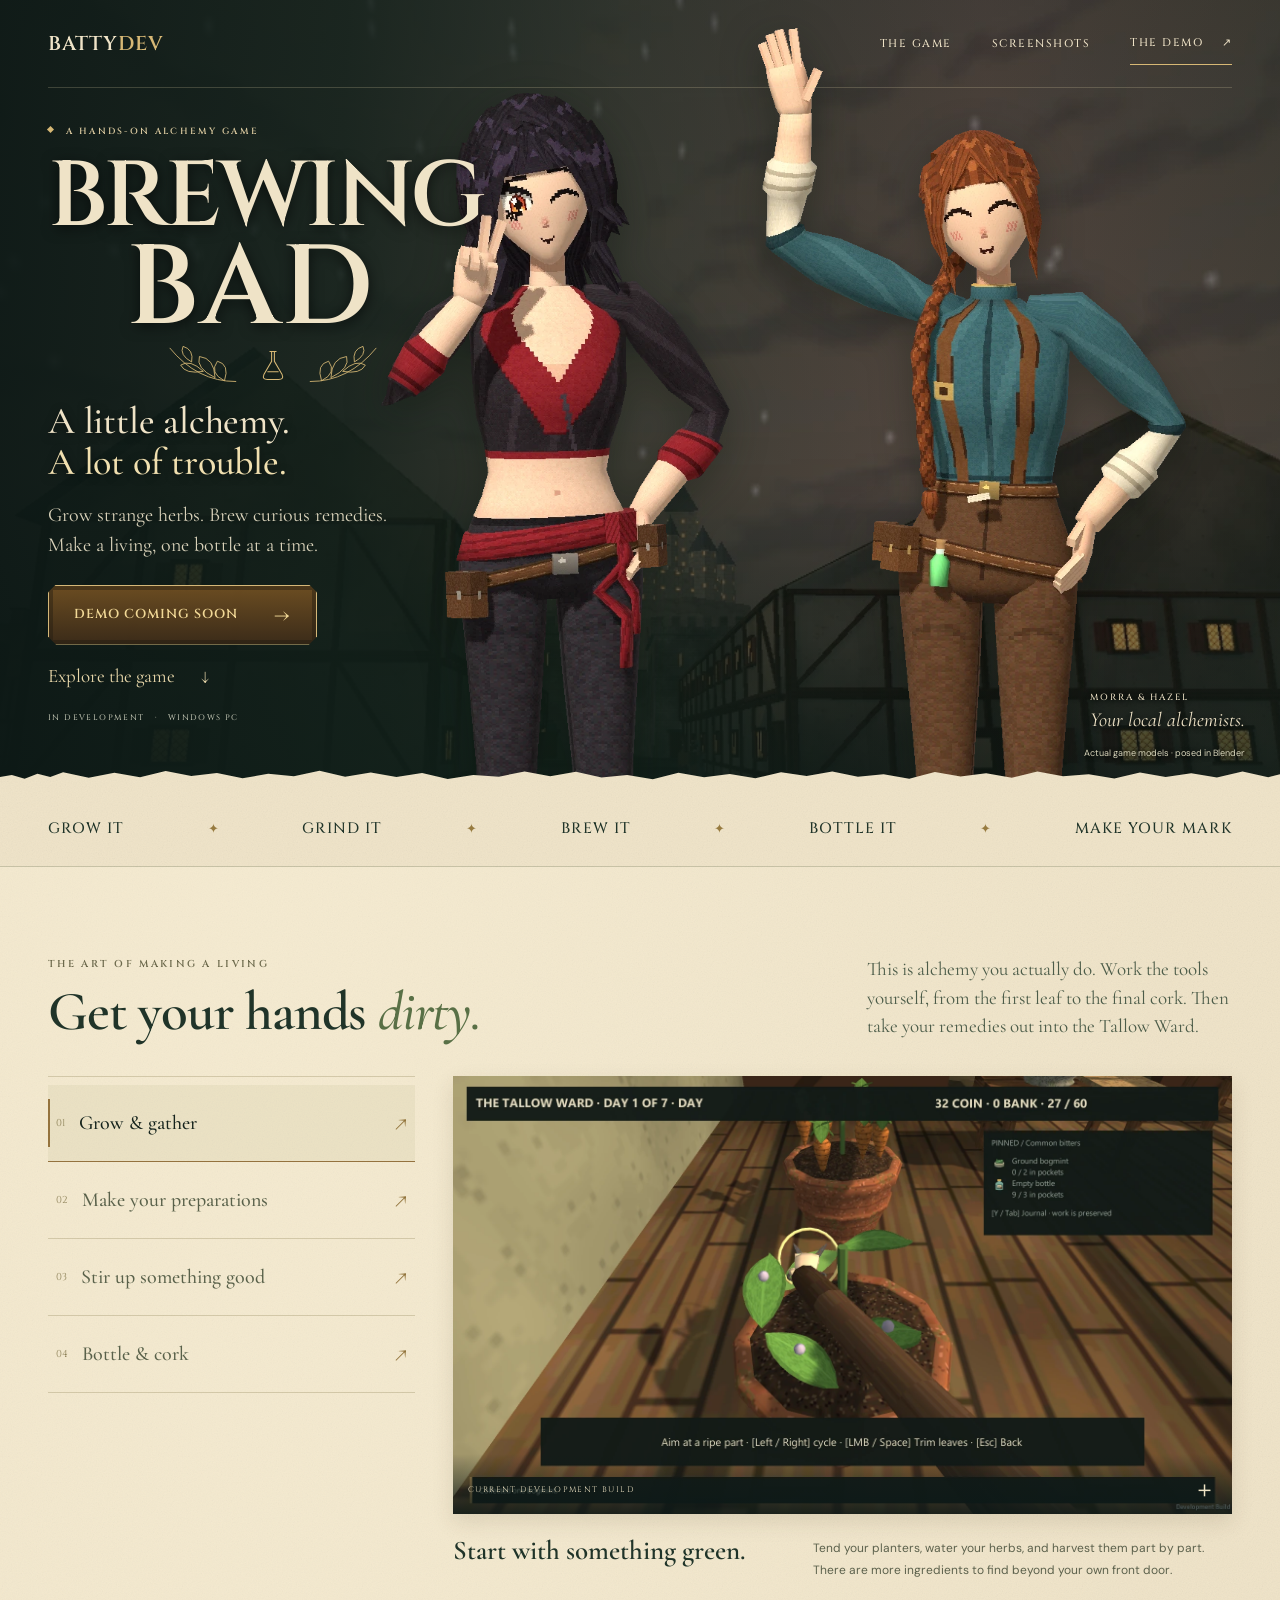
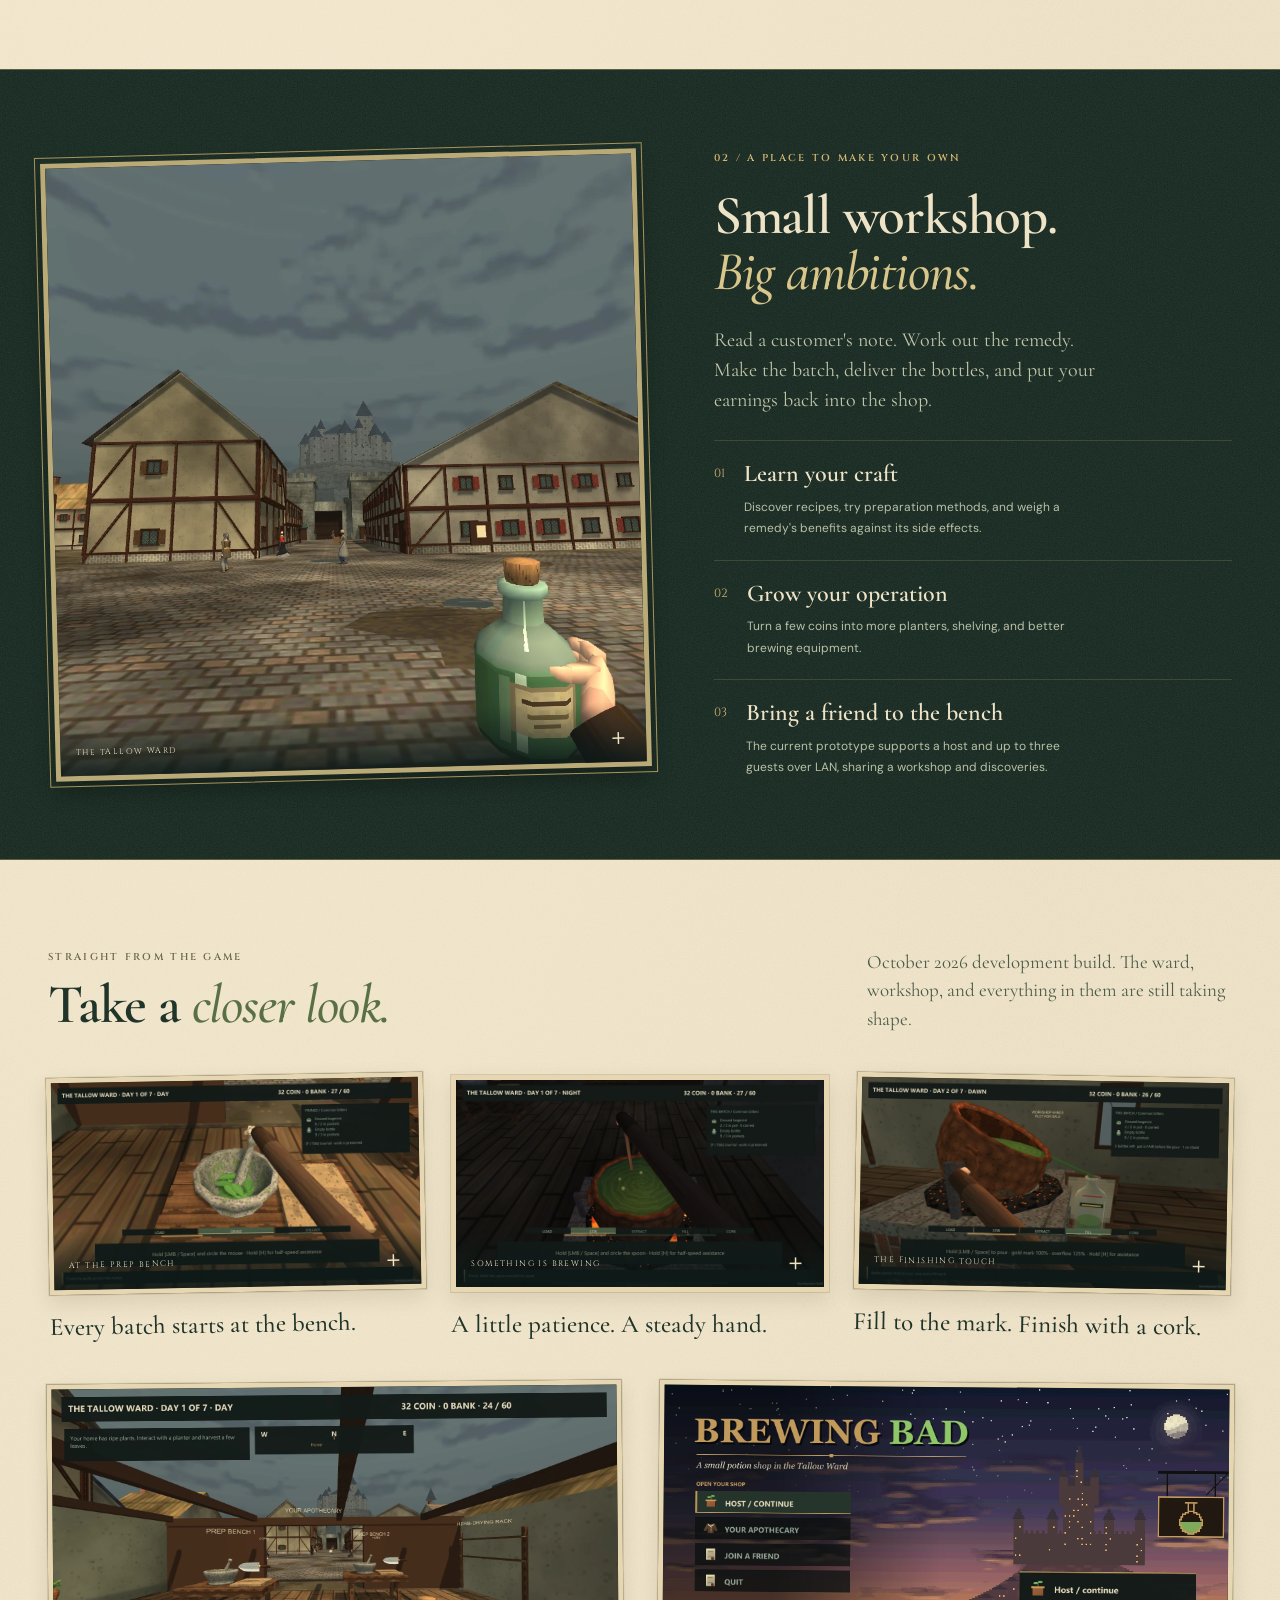
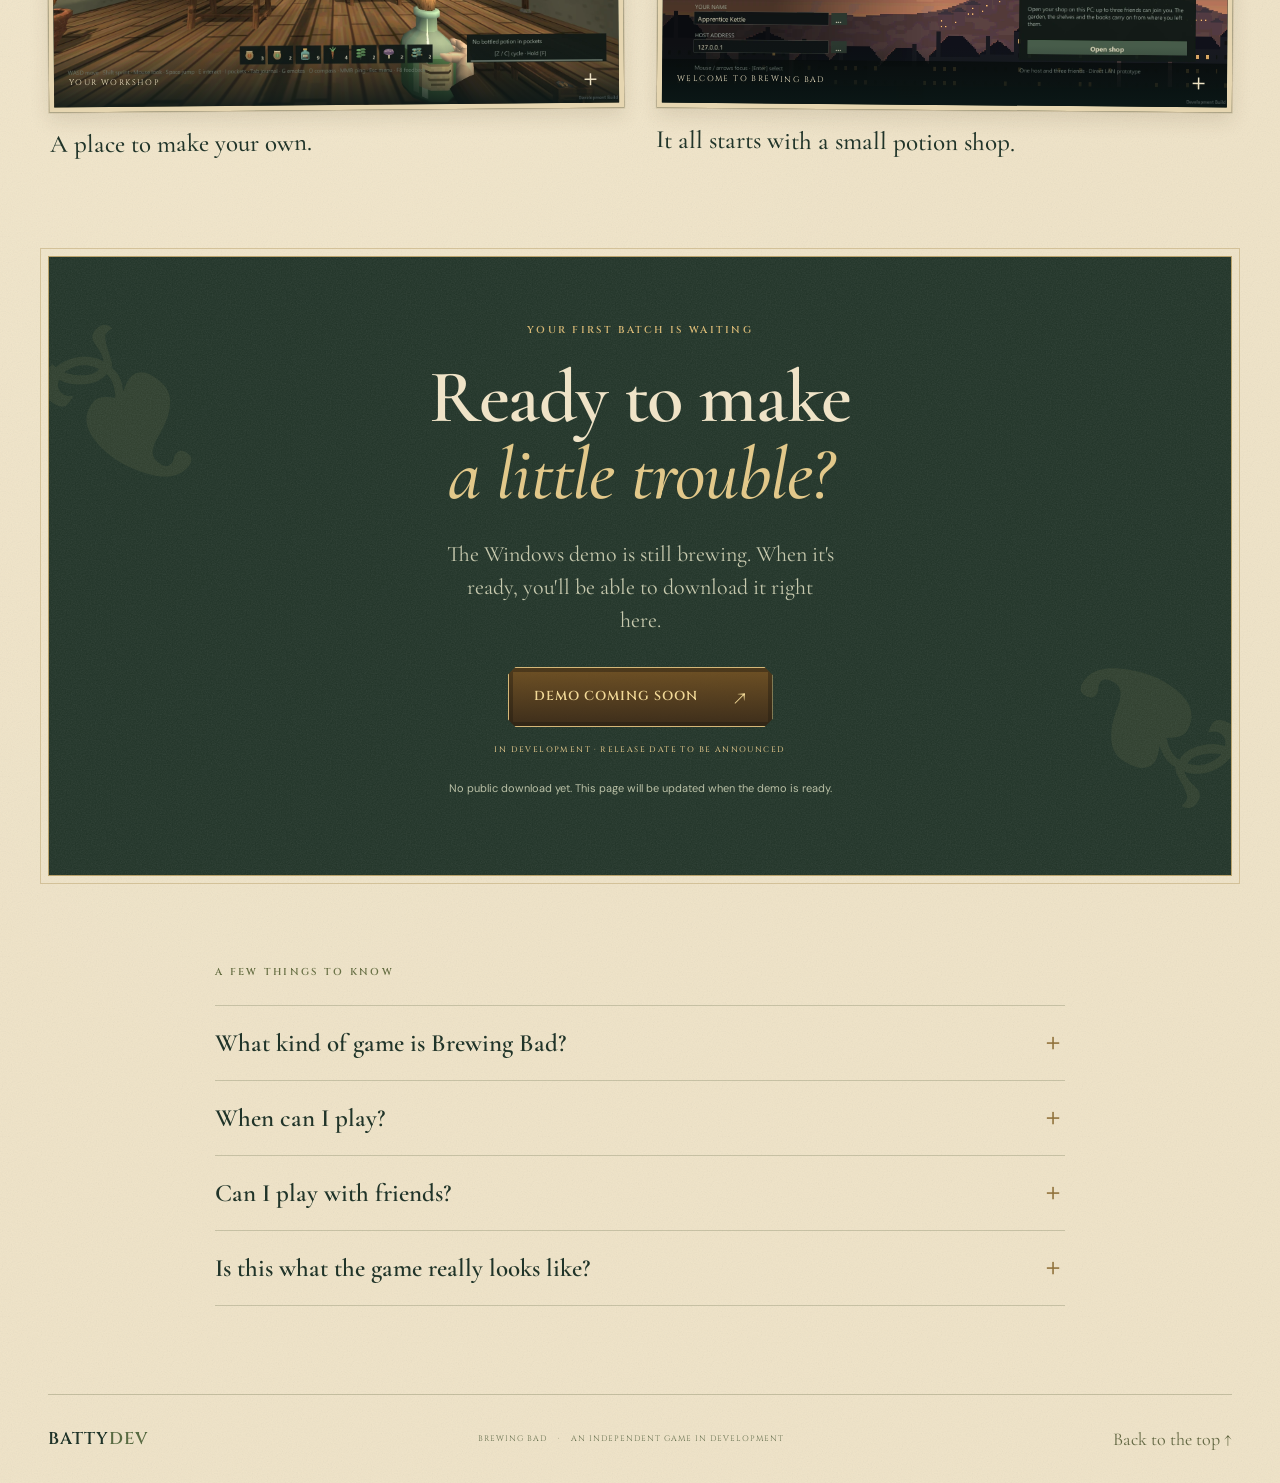
==== commit d131ab05: "Build the cinematic design with fresh current-game captures" ====
--- a/index.html
+++ b/index.html
@@ -3,19 +3,19 @@
 <head>
   <meta charset="utf-8">
   <meta name="viewport" content="width=device-width, initial-scale=1">
-  <meta name="theme-color" content="#141220">
+  <meta name="theme-color" content="#14201b">
   <title>Brewing Bad — A little alchemy. A lot of trouble.</title>
   <meta name="description" content="Get your hands dirty in Brewing Bad, a first-person alchemy game. Grow strange herbs, brew remedies, and build your apothecary in the Tallow Ward. Windows demo coming soon.">
   <link rel="canonical" href="https://battydev.com/brewingbad/">
   <meta property="og:type" content="website">
   <meta property="og:title" content="Brewing Bad — A little alchemy. A lot of trouble.">
   <meta property="og:description" content="Grow it. Grind it. Brew it. Bottle it. A hands-on alchemy game from BattyDev. Windows demo coming soon.">
-  <meta property="og:image" content="https://battydev.com/brewingbad/assets/social.jpg?v=2">
+  <meta property="og:image" content="https://battydev.com/brewingbad/assets/social.jpg?v=3">
   <meta name="twitter:card" content="summary_large_image">
   <link rel="icon" href="assets/favicon.svg" type="image/svg+xml">
-  <link rel="stylesheet" href="style.css?v=2">
+  <link rel="stylesheet" href="style.css?v=3">
   <script src="demo-config.js?v=1" defer></script>
-  <script src="script.js?v=1" defer></script>
+  <script src="script.js?v=3" defer></script>
 </head>
 <body>
   <a class="skip" href="#main">Skip to content</a>
@@ -24,19 +24,19 @@
     <nav aria-label="Main navigation"><a href="#gameplay">The game</a><a href="#screenshots">Screenshots</a><a class="nav-demo" href="#demo">The demo <span aria-hidden="true">↗</span></a></nav>
   </header>
   <main id="main">
-    <section class="hero wrap" aria-labelledby="game-title">
+    <section class="hero" aria-labelledby="game-title">
+      <img class="hero-backdrop" src="assets/town-dusk-current.webp" width="1600" height="900" fetchpriority="high" alt="">
       <div class="hero-copy">
         <p class="eyebrow"><span class="status-dot"></span> A HANDS-ON ALCHEMY GAME</p>
-        <h1 id="game-title">BREWING<span>BAD<span class="title-star" aria-hidden="true">✦</span></span></h1>
+        <h1 id="game-title">Brewing<span>Bad</span></h1>
+        <div class="herbal-rule" aria-hidden="true"><svg class="sprig" viewBox="0 0 100 55"><path d="M95 48Q45 48 10 5M68 43Q67 18 48 16Q43 31 68 43ZM53 35Q30 39 24 27Q36 19 53 35ZM38 23Q41 7 27 3Q22 14 38 23ZM80 47Q87 26 71 22Q60 37 80 47Z"/></svg><svg class="flask" viewBox="0 0 40 48"><path d="M15 4h10M18 4v14L7 37q-3 7 5 7h16q8 0 5-7L22 18V4M12 33h16"/></svg><svg class="sprig mirror" viewBox="0 0 100 55"><path d="M95 48Q45 48 10 5M68 43Q67 18 48 16Q43 31 68 43ZM53 35Q30 39 24 27Q36 19 53 35ZM38 23Q41 7 27 3Q22 14 38 23ZM80 47Q87 26 71 22Q60 37 80 47Z"/></svg></div>
         <p class="tagline">A little alchemy.<br><em>A lot of trouble.</em></p>
-        <p class="hero-description">Strange herbs. Questionable remedies. A workshop to call your own. Roll up your sleeves and make a living, one bottle at a time.</p>
-        <div class="hero-actions"><a class="button primary" href="#demo" data-demo-cta>Demo coming soon <span aria-hidden="true">↗</span></a><a class="text-link" href="#gameplay">See how it plays <span aria-hidden="true">↓</span></a></div>
+        <p class="hero-description">Grow strange herbs. Brew curious remedies.<br>Make a living, one bottle at a time.</p>
+        <div class="hero-actions"><a class="button primary" href="#demo" data-demo-cta>Demo coming soon <span aria-hidden="true">→</span></a><a class="text-link" href="#gameplay">Explore the game <span aria-hidden="true">↓</span></a></div>
         <p class="micro">IN DEVELOPMENT <span>·</span> WINDOWS PC</p>
       </div>
       <div class="hero-art">
-        <div class="stage-backdrop" aria-hidden="true"></div>
-        <span class="art-note">MEET THE ALCHEMISTS</span>
-        <img class="alchemists" src="assets/alchemists-psx.webp" width="432" height="480" fetchpriority="high" alt="Morra in black and crimson flashes a peace sign beside Hazel in teal, waving. Both are posed from the game's actual 3D models.">
+        <img class="alchemists" src="assets/alchemists.webp" width="1440" height="1600" fetchpriority="high" alt="Morra in black and crimson flashes a peace sign beside Hazel in teal, waving. Both are posed from the game's actual 3D models.">
         <div class="character-label"><span>MORRA & HAZEL</span><small>Your local alchemists.</small></div>
         <p class="render-note">Actual game models · posed in Blender</p>
       </div>
@@ -44,7 +44,7 @@
     <div class="recipe-strip" aria-label="The brewing loop"><div class="wrap"><span>GROW IT</span><b aria-hidden="true">✦</b><span>GRIND IT</span><b aria-hidden="true">✦</b><span>BREW IT</span><b aria-hidden="true">✦</b><span>BOTTLE IT</span><b aria-hidden="true">✦</b><span>MAKE YOUR MARK</span></div></div>
 
     <section id="gameplay" class="gameplay wrap section">
-      <div class="section-heading"><div><p class="eyebrow">01 / GET YOUR HANDS DIRTY</p><h2>Good things come<br>to those who <em>brew.</em></h2></div><p>This is alchemy you actually do. Work the tools yourself, from the first leaf to the final cork. Then take your remedies out into the Tallow Ward.</p></div>
+      <div class="section-heading"><div><p class="eyebrow">THE ART OF MAKING A LIVING</p><h2>Get your hands <em>dirty.</em></h2></div><p>This is alchemy you actually do. Work the tools yourself, from the first leaf to the final cork. Then take your remedies out into the Tallow Ward.</p></div>
       <div class="workbench">
         <div class="step-tabs" role="tablist" aria-label="Explore the brewing process">
           <button role="tab" id="tab-grow" aria-controls="process-panel" aria-selected="true" data-step="grow"><span>01</span> Grow & gather <b aria-hidden="true">↗</b></button>
@@ -52,13 +52,13 @@
           <button role="tab" id="tab-brew" aria-controls="process-panel" aria-selected="false" tabindex="-1" data-step="brew"><span>03</span> Stir up something good <b aria-hidden="true">↗</b></button>
           <button role="tab" id="tab-bottle" aria-controls="process-panel" aria-selected="false" tabindex="-1" data-step="bottle"><span>04</span> Bottle & cork <b aria-hidden="true">↗</b></button>
         </div>
-        <div id="process-panel" class="process-panel" role="tabpanel" aria-labelledby="tab-grow" tabindex="0"><button class="image-button" data-open-image aria-label="Enlarge gameplay screenshot"><img id="process-image" src="assets/harvest.webp" width="1280" height="720" loading="lazy" alt="First-person harvesting of bogmint at a workshop planter."><span class="image-badge">IN-GAME CAPTURE <span aria-hidden="true">＋</span></span></button><div class="process-description"><h3 id="process-title">Start with something green.</h3><p id="process-copy">Tend your planters, water your herbs, and harvest them part by part. There are more ingredients to find beyond your own front door.</p></div></div>
+        <div id="process-panel" class="process-panel" role="tabpanel" aria-labelledby="tab-grow" tabindex="0"><button class="image-button" data-open-image aria-label="Enlarge gameplay screenshot"><img id="process-image" src="assets/harvest-current.webp" width="1600" height="900" loading="lazy" alt="First-person harvesting of bogmint at a workshop planter."><span class="image-badge">CURRENT DEVELOPMENT BUILD <span aria-hidden="true">＋</span></span></button><div class="process-description"><h3 id="process-title">Start with something green.</h3><p id="process-copy">Tend your planters, water your herbs, and harvest them part by part. There are more ingredients to find beyond your own front door.</p></div></div>
       </div>
     </section>
 
-    <section class="ward-section"><div class="wrap ward-layout"><div class="ward-image"><button class="image-button" data-open-image aria-label="Enlarge the Tallow Ward screenshot"><img src="assets/ward.webp" width="1600" height="900" loading="lazy" alt="A first-person view across the Tallow Ward's stone streets and timber-framed buildings."><span class="image-badge">THE TALLOW WARD <span aria-hidden="true">＋</span></span></button></div><div class="ward-copy"><p class="eyebrow">02 / A PLACE TO MAKE YOUR OWN</p><h2>Small workshop.<br><em>Big ambitions.</em></h2><p>Read a customer's note. Work out the remedy. Make the batch, deliver the bottles, and put your earnings back into the shop.</p><ul class="features"><li><span>01</span><div><h3>Learn your craft</h3><p>Discover recipes, try preparation methods, and weigh a remedy's benefits against its side effects.</p></div></li><li><span>02</span><div><h3>Grow your operation</h3><p>Turn a few coins into more planters, shelving, and better brewing equipment.</p></div></li><li><span>03</span><div><h3>Bring a friend to the bench</h3><p>The current prototype supports a host and up to three guests over LAN, sharing a workshop and discoveries.</p></div></li></ul></div></div></section>
+    <section class="ward-section"><div class="wrap ward-layout"><div class="ward-image"><button class="image-button" data-open-image aria-label="Enlarge the Tallow Ward screenshot"><img src="assets/town-current.webp" width="1600" height="900" loading="lazy" alt="A first-person view across the Tallow Ward's stone streets and timber-framed buildings."><span class="image-badge">THE TALLOW WARD <span aria-hidden="true">＋</span></span></button></div><div class="ward-copy"><p class="eyebrow">02 / A PLACE TO MAKE YOUR OWN</p><h2>Small workshop.<br><em>Big ambitions.</em></h2><p>Read a customer's note. Work out the remedy. Make the batch, deliver the bottles, and put your earnings back into the shop.</p><ul class="features"><li><span>01</span><div><h3>Learn your craft</h3><p>Discover recipes, try preparation methods, and weigh a remedy's benefits against its side effects.</p></div></li><li><span>02</span><div><h3>Grow your operation</h3><p>Turn a few coins into more planters, shelving, and better brewing equipment.</p></div></li><li><span>03</span><div><h3>Bring a friend to the bench</h3><p>The current prototype supports a host and up to three guests over LAN, sharing a workshop and discoveries.</p></div></li></ul></div></div></section>
 
-    <section id="screenshots" class="wrap section screenshots"><div class="section-heading"><div><p class="eyebrow">03 / STRAIGHT FROM THE GAME</p><h2>Take a <em>closer look.</em></h2></div><p>Actual screenshots from the development build. The ward, workshop, and everything in them are still taking shape.</p></div><div class="gallery"><figure><button class="image-button" data-open-image aria-label="Enlarge grinding screenshot"><img src="assets/grinding.webp" width="1280" height="720" loading="lazy" alt="Grinding bogmint in a mortar with a pestle, using circular tool input."><span class="image-badge">AT THE PREP BENCH <span aria-hidden="true">＋</span></span></button><figcaption>Every batch starts at the bench.</figcaption></figure><figure><button class="image-button" data-open-image aria-label="Enlarge brewing screenshot"><img src="assets/brewing.webp" width="1280" height="720" loading="lazy" alt="A copper brewing pot filled with a green remedy, stirred with a wooden spoon."><span class="image-badge">SOMETHING IS BREWING <span aria-hidden="true">＋</span></span></button><figcaption>A little patience. A steady hand.</figcaption></figure><figure><button class="image-button" data-open-image aria-label="Enlarge bottling screenshot"><img src="assets/bottling.webp" width="1280" height="720" loading="lazy" alt="Filling a glass remedy bottle toward its marked target level."><span class="image-badge">THE FINISHING TOUCH <span aria-hidden="true">＋</span></span></button><figcaption>Fill to the mark. Finish with a cork.</figcaption></figure></div></section>
+    <section id="screenshots" class="wrap section screenshots"><div class="section-heading"><div><p class="eyebrow">STRAIGHT FROM THE GAME</p><h2>Take a <em>closer look.</em></h2></div><p>October 2026 development build. The ward, workshop, and everything in them are still taking shape.</p></div><div class="gallery"><figure><button class="image-button" data-open-image aria-label="Enlarge grinding screenshot"><img src="assets/grinding-current.webp" width="1600" height="900" loading="lazy" alt="Grinding bogmint in a mortar with a pestle, using circular tool input."><span class="image-badge">AT THE PREP BENCH <span aria-hidden="true">＋</span></span></button><figcaption>Every batch starts at the bench.</figcaption></figure><figure><button class="image-button" data-open-image aria-label="Enlarge brewing screenshot"><img src="assets/brewing-current.webp" width="1600" height="900" loading="lazy" alt="Stirring a green remedy over the lit brewing hearth at night."><span class="image-badge">SOMETHING IS BREWING <span aria-hidden="true">＋</span></span></button><figcaption>A little patience. A steady hand.</figcaption></figure><figure><button class="image-button" data-open-image aria-label="Enlarge bottling screenshot"><img src="assets/bottling-current.webp" width="1600" height="900" loading="lazy" alt="Tipping the cauldron to fill a glass remedy bottle toward its marked target level."><span class="image-badge">THE FINISHING TOUCH <span aria-hidden="true">＋</span></span></button><figcaption>Fill to the mark. Finish with a cork.</figcaption></figure></div><div class="gallery gallery-world"><figure><button class="image-button" data-open-image aria-label="Enlarge current workshop screenshot"><img src="assets/workshop-current.webp" width="1600" height="900" loading="lazy" alt="The current workshop, with preparation benches and a view toward the new castle skyline."><span class="image-badge">YOUR WORKSHOP <span aria-hidden="true">＋</span></span></button><figcaption>A place to make your own.</figcaption></figure><figure><button class="image-button" data-open-image aria-label="Enlarge current title screen"><img src="assets/title-current.webp" width="1600" height="900" loading="lazy" alt="The new Brewing Bad title screen with its painted dusk town, castle, and moon."><span class="image-badge">WELCOME TO BREWING BAD <span aria-hidden="true">＋</span></span></button><figcaption>It all starts with a small potion shop.</figcaption></figure></div></section>
 
     <section id="demo" class="demo-section wrap"><div class="demo-decoration" aria-hidden="true">✳</div><p class="eyebrow">YOUR FIRST BATCH IS WAITING</p><h2>Ready to make<br><em>a little trouble?</em></h2><p id="demo-description">The Windows demo is still brewing. When it's ready, you'll be able to download it right here.</p><a class="button primary" id="download-demo" href="#demo-status" aria-describedby="demo-status">Demo coming soon <span aria-hidden="true">↗</span></a><p id="demo-status" class="micro" tabindex="-1">IN DEVELOPMENT · RELEASE DATE TO BE ANNOUNCED</p><p class="demo-honesty">No public download yet. This page will be updated when the demo is ready.</p></section>
 
--- a/style.css
+++ b/style.css
@@ -1,25 +1,24 @@
-@import url('https://fonts.googleapis.com/css2?family=Barlow+Condensed:wght@700;800;900&family=VT323&family=Roboto+Condensed:wght@700;900&display=swap');
-:root{color-scheme:dark;--bg:#141220;--paper:#e8e4e1;--muted:#b9b3c7;--acid:#f0ce7b;--line:#777088;--display:'Barlow Condensed','Arial Narrow',Impact,sans-serif;--pixel:'VT323','Courier New',monospace;--frame:#aaa4b2;--panel:#26213f;font:15px/1.65 Arial,sans-serif;color:var(--paper);background:var(--bg)}
-*{box-sizing:border-box}html{scroll-behavior:smooth;scroll-padding-top:28px}body{margin:0;background-image:url('assets/dither.svg');background-size:8px 8px}a{color:inherit;text-decoration:none}button{font:inherit;color:inherit}a,button,summary{touch-action:manipulation}button,a{-webkit-tap-highlight-color:transparent}a:focus-visible,button:focus-visible,summary:focus-visible,[tabindex]:focus-visible{outline:2px dashed var(--acid);outline-offset:5px}img{display:block;max-width:100%}.wrap{width:calc(100% - 80px);max-width:1280px;margin-inline:auto}.skip{position:fixed;left:15px;top:-100px;z-index:10;padding:10px 20px;background:var(--acid);color:var(--bg)}.skip:focus{top:10px}
-/* Thin, bright edges over a dark lip recall console RPG menu windows. */
-.header{display:flex;justify-content:space-between;align-items:center;gap:24px;height:86px;border-bottom:2px solid #70677f;box-shadow:0 2px #090810}.batty{font:900 19px/1 'Roboto Condensed',sans-serif;letter-spacing:-.5px}.batty>span:first-child{color:#a9c9bf}.slash{margin:0 15px;color:#6f667d}.project-name{font:20px/1 var(--pixel);letter-spacing:1px;color:var(--muted)}.header nav{display:flex;align-items:center;gap:25px;font:21px/1 var(--pixel);text-transform:uppercase}.header nav>a{padding:10px 0}.header nav>a:hover{color:var(--acid)}.header .nav-demo{padding:9px 15px;background:#302a4b;border:2px solid var(--frame);border-right-color:#494054;border-bottom-color:#494054;box-shadow:2px 2px #08070e}.nav-demo span{margin-left:15px;color:var(--acid)}
-.hero{position:relative;display:grid;grid-template-columns:1fr 1fr;gap:20px;padding-top:48px;padding-bottom:40px;min-height:700px}.hero-copy{position:relative;z-index:2}.eyebrow{font:20px/1.1 var(--pixel);letter-spacing:1px;text-transform:uppercase;color:var(--muted);margin:0 0 24px}.status-dot{display:inline-block;background:var(--acid);width:7px;height:7px;margin-right:10px;vertical-align:2px;box-shadow:2px 2px #54432e}
-h1{font:900 clamp(108px,11.7vw,165px)/.79 var(--display);letter-spacing:-2px;transform:skewY(-3deg);margin:40px 0 33px;color:#e8e4e1;text-shadow:2px 2px #b1aabb,4px 4px #564967,7px 7px #07060c}h1>span{display:block;color:var(--acid);text-shadow:2px 2px #aa8545,4px 4px #61422c,7px 7px #07060c}h1 .title-star{font:normal .4em/1 var(--pixel);display:inline-block;vertical-align:20%;margin-left:18px;color:#b0c6c4;text-shadow:3px 3px #332b44}.tagline{font:32px/1.05 var(--pixel);text-transform:uppercase;letter-spacing:.5px;margin:28px 0 21px;text-shadow:2px 2px #08070d}em{font:inherit;font-style:normal;color:var(--acid)}.hero-description{font-size:14px;line-height:1.8;max-width:370px;color:var(--muted);margin:0 0 26px}.hero-actions{display:flex;align-items:center;gap:26px;flex-wrap:wrap}.button{display:inline-flex;justify-content:space-between;align-items:center;gap:25px;padding:13px 19px;min-height:50px;font:23px/1 var(--pixel);border:2px solid #d7cdde;border-right-color:#62536e;border-bottom-color:#62536e;box-shadow:3px 3px #09070f;text-shadow:1px 1px #342614}.primary{background:#3a3054;color:var(--acid)}.primary:before{content:'▶';font:11px/1 Arial,sans-serif;margin-right:-12px}.primary:hover{background:#4a3b68;color:#fff1c0}.primary:active{transform:translate(2px,2px);box-shadow:1px 1px #09070f}.text-link{font:20px/1.2 var(--pixel);border-bottom:1px dotted #8e809a;padding:8px 0;color:var(--muted)}.text-link:hover{color:var(--acid)}.text-link span{margin-left:12px}.micro{font:16px/1.5 var(--pixel);color:#b6a9c3;letter-spacing:1px;margin:20px 0 0}.micro span{margin:0 7px}
-/* The stage uses a real ward capture at 320x180, enlarged without smoothing. */
-.hero-art{position:relative;min-width:0;align-self:stretch;border:3px solid #a39cab;border-right-color:#51465e;border-bottom-color:#51465e;background:#272333;box-shadow:inset 0 0 0 3px #0a0810,5px 5px #08070e;overflow:hidden;margin-top:6px}.stage-backdrop{position:absolute;inset:3px;background:#1e2229 url('assets/ward-psx.webp') center/cover no-repeat;image-rendering:pixelated;filter:brightness(.43) saturate(.55)}.hero-art:after{content:'';position:absolute;inset:35px 3px 3px;pointer-events:none;background:repeating-linear-gradient(0deg,#00000012 0 1px,transparent 1px 4px);z-index:2}.art-note{position:absolute;z-index:3;left:3px;right:3px;top:3px;padding:5px 12px;border-bottom:2px solid #8c7d9d;background:#29223e;font:19px/1 var(--pixel);letter-spacing:2px;color:#e4dce9}.art-note:before{content:'◆';color:var(--acid);margin-right:12px;font-size:13px}.alchemists{position:absolute;inset:25px 0 24px;width:100%;height:calc(100% - 49px);object-fit:contain;object-position:center bottom;image-rendering:pixelated;z-index:1}.character-label{position:absolute;left:16px;right:16px;bottom:43px;z-index:3;padding:10px 14px;background:#201a34e8;border:2px solid #a59ab1;border-right-color:#554761;border-bottom-color:#554761;box-shadow:2px 2px #09070d;display:flex;align-items:center;justify-content:space-between;gap:12px}.character-label span{font:22px/1 var(--pixel);color:var(--acid);letter-spacing:1px}.character-label small{font:18px/1 var(--pixel);color:#cfc5da}.render-note{position:absolute;z-index:3;bottom:8px;left:0;right:0;text-align:center;font:14px/1 var(--pixel);color:#d7cde1;margin:0}
-.recipe-strip{background:#30283f;border-block:3px solid #a89bb4;box-shadow:0 3px #08070d}.recipe-strip>.wrap{display:flex;align-items:center;justify-content:space-between;gap:16px;min-height:55px}.recipe-strip span{font:24px/1 var(--pixel);color:var(--acid);white-space:nowrap}.recipe-strip b{font-size:10px;color:#a79ab5}
-.section{padding-block:90px}.section-heading{display:flex;justify-content:space-between;align-items:flex-end;gap:50px;margin-bottom:38px}.section-heading .eyebrow{margin-bottom:15px}.section-heading>p{color:var(--muted);font-size:14px;line-height:1.85;max-width:360px;margin:0}h2{font:48px/1 var(--pixel);text-transform:uppercase;letter-spacing:.5px;margin:0;text-shadow:2px 2px #06050b}h2 em{color:var(--acid)}
-.workbench{display:grid;grid-template-columns:32% 1fr;gap:25px}.step-tabs{align-self:start;background:linear-gradient(135deg,#342c53 0 30%,#30274b 30% 65%,#29223f 65%);border:3px solid #c0b5c9;border-right-color:#685575;border-bottom-color:#685575;box-shadow:4px 4px #07060d;padding:10px 8px}.step-tabs button{display:flex;align-items:center;gap:12px;width:100%;padding:24px 12px 24px 25px;text-align:left;border:0;border-bottom:1px solid #5c4c6c;background:transparent;cursor:pointer;color:#d1c6dd;font:23px/1.1 var(--pixel);position:relative}.step-tabs button:last-child{border-bottom:0}.step-tabs button>span{font-size:17px;color:#a497b2}.step-tabs button>b{display:none}.step-tabs button[aria-selected=true]{color:var(--acid);background:#130f257a;text-shadow:2px 2px #130c1b}.step-tabs button[aria-selected=true]:before{content:'▶';position:absolute;left:8px;top:50%;transform:translateY(-50%);font:10px Arial;color:#fff2b3}.step-tabs button:hover{color:#fff4c5;background:#53426a55}
-.image-button{display:block;padding:4px;width:100%;position:relative;overflow:hidden;background:#100d19;border:2px solid #a499b0;border-right-color:#55465e;border-bottom-color:#55465e;box-shadow:3px 3px #07050c;text-align:left;cursor:zoom-in}.image-button img{width:100%;height:auto;aspect-ratio:16/9;object-fit:cover;image-rendering:pixelated}.image-button:hover{border-color:var(--acid)}.image-badge{position:absolute;left:4px;right:4px;bottom:4px;background:#171122ed;border-top:1px solid #897494;padding:7px 12px;display:flex;align-items:center;justify-content:space-between;color:#e9dfea;font:17px/1 var(--pixel);letter-spacing:.5px}.image-badge>span{font:18px/1 var(--pixel);color:var(--acid)}.process-description{display:grid;grid-template-columns:1fr 1.2fr;gap:25px;padding-top:23px}.process-description h3{font:28px/1.05 var(--pixel);margin:0;color:var(--acid)}.process-description p{font-size:13px;line-height:1.8;color:var(--muted);margin:0}
-.ward-section{padding-block:75px;background:#191625 url('assets/dither.svg');border-block:2px solid #65566f}.ward-layout{display:grid;grid-template-columns:1.1fr 1fr;gap:55px;align-items:center}.ward-image .image-button img{aspect-ratio:4/4.1}.ward-copy>p:not(.eyebrow){font-size:14px;line-height:1.8;color:var(--muted);margin:25px 0;max-width:400px}.features{margin:0;padding:0;list-style:none}.features li{display:flex;gap:18px;border-top:1px solid #60516e;padding-top:19px;margin-top:20px}.features li>span{font:20px/1.2 var(--pixel);color:var(--acid)}.features h3{font:25px/1 var(--pixel);margin:0 0 10px}.features p{font-size:13px;line-height:1.8;color:var(--muted);margin:0}.gallery{display:grid;grid-template-columns:repeat(3,1fr);gap:25px}.gallery figure{margin:0}.gallery figcaption{font:24px/1.15 var(--pixel);margin-top:17px;color:#ccc0d7}
-.demo-section{padding:65px 30px;text-align:center;position:relative;overflow:hidden;background:linear-gradient(135deg,#37305b 0 25%,#30264e 25% 65%,#261e41 65%);border:4px solid #c2b5cf;border-right-color:#695675;border-bottom-color:#695675;box-shadow:inset 0 0 0 3px #171025,6px 6px #06040a}.demo-section h2{font-size:76px;line-height:.95}.demo-section>.eyebrow{color:var(--acid)}.demo-section>p:not(.eyebrow):not(.micro):not(.demo-honesty){max-width:390px;margin:27px auto;font-size:14px;line-height:1.8;color:#d0c5db}.demo-section .button{font-size:27px;padding:16px 23px;background:#1e172f}.demo-decoration{position:absolute;right:-20px;bottom:-90px;font:390px/1 var(--pixel);color:#b1a0c018;pointer-events:none}.demo-section>*:not(.demo-decoration){position:relative}.demo-honesty{font-size:12px;color:#c0b1cf;margin:20px auto 0;max-width:420px;line-height:1.7}.demo-section>.micro{color:var(--acid)}
-.faq{max-width:850px}.faq>.eyebrow{margin-bottom:28px}details{border:2px solid #756382;border-bottom:0;background:#201a30}details:last-child{border-bottom:2px solid #756382}summary{padding:20px 22px;display:flex;justify-content:space-between;align-items:center;gap:18px;list-style:none;cursor:pointer;font:25px/1.1 var(--pixel)}summary::-webkit-details-marker{display:none}summary span{color:var(--acid)}details[open] summary{color:var(--acid)}details[open] summary span{transform:rotate(45deg)}details>p{margin:0;padding:0 22px 24px;font-size:14px;line-height:1.85;color:var(--muted)}.footer{display:flex;align-items:center;justify-content:space-between;gap:20px;border-top:2px solid #71617c;padding-block:27px}.footer p{font:15px/1.3 var(--pixel);letter-spacing:1px;color:var(--muted)}.footer p span{margin:0 8px}.footer>a:last-child{font:20px/1 var(--pixel);color:var(--acid)}
-dialog{background:#211b35;border:3px solid #b8aac6;border-right-color:#685272;border-bottom-color:#685272;box-shadow:6px 6px #05030a;padding:16px;color:var(--paper);max-width:min(94vw,1500px);max-height:94dvh}dialog::backdrop{background:#090510ed}dialog img{max-height:75dvh;width:auto;object-fit:contain;margin:auto}dialog p{font:19px/1.25 var(--pixel);color:var(--muted);margin:15px 0 0}.dialog-close{display:block;margin:0 0 14px auto;padding:6px 16px;border:2px solid #b8aac6;border-right-color:#685272;border-bottom-color:#685272;background:#372b50;cursor:pointer;font:23px/1 var(--pixel)}body:has(dialog[open]){overflow:hidden}
-@media(min-width:701px) and (max-height:800px){.hero{min-height:590px;padding-top:30px;padding-bottom:28px}.hero h1{font-size:clamp(105px,10.5vw,143px);margin:28px 0}.tagline{font-size:29px;margin:22px 0 17px}.hero-description{font-size:13px;line-height:1.7;margin-bottom:20px}.hero .micro{margin-top:17px}.hero-actions{gap:20px}}
-@media(max-width:1000px){.wrap{width:calc(100% - 48px)}.hero{gap:20px;min-height:650px}.hero h1{font-size:112px}.hero .eyebrow{font-size:17px}.hero-description{max-width:310px;font-size:13px}.hero-actions{gap:18px}.hero .button{font-size:20px;padding:12px 14px;gap:20px}.text-link{font-size:18px}.header nav{gap:18px;font-size:20px}.project-name{display:none}.slash{display:none}.character-label{left:9px;right:9px;flex-direction:column;gap:6px;align-items:flex-start;padding:8px 10px}.character-label small{font-size:16px}.recipe-strip span{font-size:22px}.ward-layout{gap:30px}.section{padding-block:70px}.workbench{grid-template-columns:35% 1fr;gap:20px}.step-tabs button{font-size:21px;padding-left:23px;gap:9px}.process-description{grid-template-columns:1fr;gap:12px}.section-heading{gap:25px}h2{font-size:43px}.section-heading>p{max-width:315px;font-size:13px}.gallery figcaption{font-size:22px}.gallery{gap:18px}.image-badge{font-size:14px;padding-inline:8px}.footer p{font-size:13px;letter-spacing:0}}
-@media(max-width:700px){.wrap{width:calc(100% - 32px)}.header{height:72px;gap:16px}.header .batty{font-size:17px}.header nav{gap:13px;font-size:17px}.header .nav-demo{padding:7px 9px}.nav-demo span{margin-left:5px}.hero{display:flex;flex-direction:column;gap:0;min-height:0;padding:25px 0 32px;overflow:visible}.hero-copy{display:contents}.hero-copy>.eyebrow{order:0;font-size:17px;margin-bottom:0}.hero h1{order:1;font-size:clamp(76px,24vw,142px);margin:28px 0 25px;letter-spacing:-1px;transform:skewY(-3deg)}.hero-art{order:2;align-self:stretch;height:310px;margin:0}.alchemists{height:calc(100% - 46px);inset:25px 0 21px;object-position:center 40%}.art-note{font-size:17px;padding:4px 10px;letter-spacing:1px}.character-label{bottom:24px;left:8px;right:8px;flex-direction:row;align-items:center;padding:7px 9px}.character-label span{font-size:18px}.character-label small{font-size:15px}.render-note{font-size:12px;bottom:6px}.hero .tagline{order:3;font-size:29px;margin:23px 0 18px}.hero-actions{order:4;gap:18px}.hero .button{font-size:21px;padding:12px 15px;gap:20px;min-height:47px}.hero-copy>.micro{order:5;font-size:14px;letter-spacing:.5px;margin-top:19px}.hero-description{order:6;margin:20px 0 0;max-width:none;line-height:1.8;font-size:13px}.recipe-strip>.wrap{gap:12px;min-height:45px;width:calc(100% - 24px)}.recipe-strip span{font-size:19px}.recipe-strip span:last-child,.recipe-strip b:last-of-type{display:none}.recipe-strip b{font-size:8px}.section{padding-block:55px}.section-heading{display:block;margin-bottom:27px}.section-heading>p{margin-top:20px;max-width:none;font-size:13px}.eyebrow{font-size:17px;letter-spacing:.5px}h2{font-size:39px}.workbench{display:flex;flex-direction:column;gap:24px}.step-tabs{display:grid;grid-template-columns:1fr 1fr;align-self:stretch;padding:7px}.step-tabs button{padding:16px 6px 16px 19px;font-size:20px;gap:7px;line-height:1}.step-tabs button>span{font-size:15px}.step-tabs button[aria-selected=true]:before{left:4px;font-size:8px}.step-tabs button:nth-child(3){border-bottom:0}.step-tabs button:nth-child(2){border-left:1px solid #5c4c6c}.step-tabs button:nth-child(4){border-left:1px solid #5c4c6c}.process-description{padding-top:20px}.process-description h3{font-size:27px}.process-description p{font-size:13px}.ward-section{padding-block:50px}.ward-layout{display:flex;flex-direction:column-reverse;gap:30px;align-items:stretch}.ward-image .image-button img{aspect-ratio:16/11}.ward-copy>p:not(.eyebrow){font-size:13px;max-width:none}.features p{font-size:13px}.gallery{grid-template-columns:1fr;gap:28px}.gallery figcaption{font-size:24px;margin-top:13px}.image-badge{font-size:17px}.demo-section{padding:46px 20px}.demo-section h2{font-size:53px}.demo-section>.eyebrow{font-size:17px}.demo-section .button{font-size:24px}.demo-section>p:not(.eyebrow):not(.micro):not(.demo-honesty){font-size:13px}.demo-section>.micro{font-size:14px;letter-spacing:0}.demo-honesty{font-size:11px}.demo-decoration{font-size:260px;bottom:-50px;right:-40px}summary{font-size:23px;padding:19px 16px}details>p{padding-inline:16px;font-size:13px}.footer{flex-wrap:wrap;gap:16px;padding-block:24px}.footer p{order:3;width:100%;font-size:13px;margin:0}.footer>a:last-child{font-size:18px}dialog{padding:10px}dialog p{font-size:17px}}
-@media(max-width:360px){.header{gap:10px}.header .batty{font-size:16px}.header nav{gap:8px;font-size:15px}.header .nav-demo{padding:6px}.hero-art{height:280px}.hero .tagline{font-size:27px}.hero-actions{gap:12px}.hero .button{font-size:20px;padding-inline:10px;gap:15px}.hero .text-link{font-size:16px}.hero .text-link span{margin-left:4px}.character-label small{font-size:13px}.character-label span{font-size:17px}.recipe-strip span{font-size:17px}.step-tabs button{font-size:18px;gap:5px}.step-tabs button>span{font-size:14px}h2{font-size:35px}.demo-section h2{font-size:46px}}
+@import url('https://fonts.googleapis.com/css2?family=Cormorant+Garamond:ital,wght@0,400;0,500;0,600;0,700;1,400;1,500&family=Cinzel:wght@500;600;700&family=DM+Sans:wght@400;500;600;700&display=swap');
+:root{color-scheme:light;--forest:#16241d;--ink:#203429;--cream:#efe3c7;--gold:#d7b875;--muted:#b7bbaa;--serif:'Cormorant Garamond',Georgia,serif;--title:'Cinzel',Georgia,serif;font-family:'DM Sans',Arial,sans-serif;background:var(--cream);color:var(--ink);font-synthesis:none}
+*{box-sizing:border-box}html{scroll-behavior:smooth;scroll-padding-top:32px}body{margin:0;background:radial-gradient(ellipse at 20% 10%,#fff7df65,transparent 65%),url('assets/paper-grain.svg'),var(--cream)}a{color:inherit;text-decoration:none}button{font:inherit;color:inherit}button,a,summary{touch-action:manipulation}button,a{-webkit-tap-highlight-color:transparent}a:focus-visible,button:focus-visible,summary:focus-visible,[tabindex]:focus-visible{outline:2px solid #a87932;outline-offset:5px}img{max-width:100%;display:block}.wrap{width:calc(100% - 96px);max-width:1280px;margin-inline:auto}.skip{position:fixed;top:-100px;left:18px;z-index:20;background:var(--cream);color:var(--forest);padding:12px 20px}.skip:focus{top:15px}
+.header{position:absolute;z-index:8;left:0;right:0;height:88px;display:flex;align-items:center;justify-content:space-between;gap:24px;color:var(--cream);border-bottom:1px solid #e8d7ad35}.batty{font:600 20px/1 var(--title);letter-spacing:1px}.batty>span:first-child{color:var(--gold)}.slash,.project-name{display:none}.header nav{display:flex;align-items:center;gap:40px;font:500 11px/1.2 var(--title);letter-spacing:1.5px;text-transform:uppercase}.header nav a{padding:14px 0}.header nav a:hover{color:var(--gold)}.header .nav-demo{border-bottom:1px solid var(--gold)}.nav-demo span{margin-left:14px}
+/* Scenic opening: current game capture behind the actual Blender character render. */
+.hero{position:relative;isolation:isolate;overflow:hidden;min-height:810px;color:var(--cream);background:#17231e}.hero-backdrop{position:absolute;z-index:-3;inset:0;width:100%;height:100%;object-fit:cover;object-position:center 45%}.hero:before{content:'';position:absolute;z-index:-2;inset:0;background:linear-gradient(90deg,#0d1916f2 0%,#11201ad6 27%,#13251c73 49%,#0d171520 77%,#10201850),linear-gradient(0deg,#0d1916c9,transparent 40%,#111a1640)}.hero:after{content:'';position:absolute;left:-1px;right:-1px;bottom:-1px;height:26px;z-index:5;background:var(--cream) url('assets/paper-grain.svg');clip-path:polygon(0 47%,1% 38%,2% 53%,3% 34%,4% 46%,5% 28%,7% 49%,9% 30%,11% 47%,13% 23%,15% 42%,17% 31%,19% 51%,21% 34%,23% 43%,25% 22%,27% 45%,29% 29%,31% 46%,33% 31%,35% 54%,37% 38%,39% 45%,41% 25%,43% 43%,45% 26%,47% 48%,49% 38%,51% 55%,53% 30%,55% 47%,57% 35%,59% 51%,61% 28%,63% 42%,65% 25%,67% 45%,69% 36%,71% 53%,73% 27%,75% 44%,77% 32%,79% 49%,81% 25%,83% 43%,85% 36%,87% 52%,89% 29%,91% 46%,93% 32%,95% 48%,97% 25%,99% 47%,100% 35%,100% 100%,0 100%)}
+.hero-copy{position:relative;z-index:4;padding:134px 0 76px;margin-left:max(48px,calc((100vw - 1280px)/2));width:580px;max-width:45%}.eyebrow{font:600 10px/1.6 var(--title);letter-spacing:2.3px;text-transform:uppercase;margin:0 0 22px}.hero .eyebrow{color:#dac99f;font-size:9px}.status-dot{display:inline-block;background:var(--gold);width:5px;height:5px;margin-right:9px;vertical-align:2px;transform:rotate(45deg)}h1{font:600 clamp(75px,7.2vw,114px)/.9 var(--title);letter-spacing:-3px;text-transform:uppercase;margin:25px 0 0;text-shadow:0 3px 14px #0009}h1>span{display:block;margin-left:78px;font-size:1.22em;letter-spacing:1px}.herbal-rule{display:flex;align-items:center;justify-content:center;gap:14px;max-width:400px;color:var(--gold);height:47px;margin:5px 0 0 25px}.herbal-rule:before,.herbal-rule:after{content:'';height:1px;background:var(--gold);flex:1;opacity:.7}.herbal-rule>span{font:40px/1 Georgia;transform:rotate(5deg)}.herbal-rule>span:last-child{transform:scaleX(-1)}.herbal-rule svg{width:28px;height:37px;stroke:var(--gold);stroke-width:1.5;fill:none}.tagline{font:500 38px/1.08 var(--serif);margin:18px 0 17px;letter-spacing:-.2px;text-shadow:0 2px 8px #0009}em{font-family:var(--serif);font-weight:500;font-style:italic}.hero .tagline em{color:#f0dfaf;font-style:normal}.hero-description{font:400 15px/1.75 var(--serif);font-size:20px;color:#d9d2ba;max-width:365px;margin:0 0 25px}.hero-actions{display:flex;align-items:flex-start;flex-direction:column;gap:12px}.button{display:inline-flex;align-items:center;justify-content:space-between;gap:36px;font:600 13px/1.2 var(--title);letter-spacing:1px;text-transform:uppercase;padding:17px 25px;min-height:54px;border:1px solid #d5b778;outline:1px solid #b28a45;outline-offset:4px;clip-path:polygon(8px 0,calc(100% - 8px) 0,100% 8px,100% calc(100% - 8px),calc(100% - 8px) 100%,8px 100%,0 calc(100% - 8px),0 8px);box-shadow:inset 0 0 0 4px #221c1170;transition:background .2s,color .2s}.primary{background:linear-gradient(#7b5523d9,#3e2c19ec);color:#f2d997}.primary:hover{background:#896028;color:#fff1c8}.button>span{font:24px/1 var(--serif)}.text-link{font:19px/1.2 var(--serif);color:#e8d7aa;padding:8px 0}.text-link span{margin-left:22px}.text-link:hover{color:white}.micro{font:500 8px/1.6 var(--title);letter-spacing:1.4px;margin-top:17px;color:var(--muted)}.micro span{margin:0 7px}.hero-art{position:absolute;inset:0 0 0 43%;z-index:2;pointer-events:none}.alchemists{position:absolute;width:1070px;max-width:none;height:auto;right:-25px;top:-32px;filter:drop-shadow(0 10px 20px #0a130a55)}.character-label{position:absolute;right:35px;bottom:59px;color:var(--cream);text-shadow:0 2px 5px #000;z-index:3}.character-label span{font:500 9px/1.3 var(--title);letter-spacing:2px}.character-label small{display:block;font:italic 20px/1.1 var(--serif);margin-top:4px}.render-note{position:absolute;bottom:31px;right:35px;z-index:3;font:9px/1.2 'DM Sans',sans-serif;color:#d9d6bc;margin:0;text-shadow:0 1px 5px #000}
+.recipe-strip{background:var(--cream) url('assets/paper-grain.svg');border-bottom:1px solid #53614240}.recipe-strip>.wrap{min-height:76px;display:flex;align-items:center;justify-content:space-between;gap:18px}.recipe-strip span{font:500 15px/1 var(--title);letter-spacing:1px;white-space:nowrap}.recipe-strip b{color:#977b40;font-size:13px;font-weight:400}
+.section{padding-block:88px}.section-heading{display:flex;align-items:flex-end;justify-content:space-between;gap:50px;margin-bottom:35px}.section-heading .eyebrow{color:#6c694c;margin-bottom:12px}.section-heading>p{font:19px/1.5 var(--serif);max-width:365px;margin:0;color:#4c5c49}h2{font:600 55px/1.02 var(--serif);letter-spacing:-1.2px;margin:0}h2 em{color:#597046}.workbench{display:grid;grid-template-columns:31% 1fr;gap:38px;align-items:start}.step-tabs{border-top:1px solid #8c815450;padding-top:8px}.step-tabs button{position:relative;display:flex;align-items:center;width:100%;gap:14px;font:500 20px/1.1 var(--serif);text-align:left;border:0;border-bottom:1px solid #8c815450;background:none;padding:26px 8px;cursor:pointer;color:#59614a}.step-tabs button>span{font:10px/1 var(--title);color:#8c8057}.step-tabs button>b{font:24px/1 var(--serif);margin-left:auto;color:#92743c;font-weight:400}.step-tabs button[aria-selected=true]{color:var(--forest);border-bottom-color:#94723e;background:#c7c19936}.step-tabs button[aria-selected=true]:before{content:'';position:absolute;left:0;top:14px;bottom:14px;width:2px;background:#95733d}.step-tabs button:hover{color:#182b1d}.image-button{padding:0;border:0;background:#17261c;position:relative;display:block;width:100%;text-align:left;cursor:zoom-in;box-shadow:0 8px 20px #3f331b20;overflow:hidden}.image-button img{width:100%;height:auto;aspect-ratio:16/9;object-fit:cover;transition:transform .35s}.image-button:hover img{transform:scale(1.025)}.image-badge{position:absolute;left:0;right:0;bottom:0;display:flex;align-items:center;justify-content:space-between;padding:25px 15px 12px;background:linear-gradient(transparent,#0c1918dd);color:#eee3c4;font:8px/1.2 var(--title);letter-spacing:1.4px}.image-badge>span{font:23px/1 var(--serif)}.process-description{display:grid;grid-template-columns:1fr 1.25fr;gap:25px;padding-top:23px}.process-description h3{font:600 27px/1.05 var(--serif);margin:0}.process-description p{font-size:12px;line-height:1.85;color:#5c614c;margin:0}
+.ward-section{position:relative;background:#14271e url('assets/paper-grain.svg');color:var(--cream);padding-block:80px;border-block:1px solid #b49b5a70}.ward-layout{display:grid;grid-template-columns:1.15fr 1fr;align-items:center;gap:70px}.ward-image .image-button{border:5px solid #baaa78;outline:1px solid #a7935c;outline-offset:5px;transform:rotate(-1.5deg);box-shadow:0 12px 20px #0004}.ward-image .image-button img{aspect-ratio:4/4.15;object-position:50% 50%}.ward-copy>.eyebrow{color:var(--gold)}.ward-copy h2 em{color:#d9c68b}.ward-copy>p:not(.eyebrow){font:20px/1.5 var(--serif);color:#c0c5aa;margin:25px 0;max-width:390px}.features{list-style:none;padding:0;margin:0}.features li{display:flex;align-items:flex-start;gap:19px;border-top:1px solid #c4b77930;padding-top:20px;margin-top:20px}.features li>span{font:12px/1 var(--title);color:var(--gold);padding-top:6px}.features h3{font:600 24px/1.1 var(--serif);margin:0 0 9px}.features p{font-size:12px;line-height:1.8;color:#b9c0a7;margin:0;max-width:350px}.gallery{display:grid;grid-template-columns:repeat(3,1fr);gap:26px}.gallery figure{margin:0}.gallery .image-button{border:5px solid #e6d6b1;outline:1px solid #9c8c6250}.gallery figure:nth-child(1){transform:rotate(-1deg)}.gallery figure:nth-child(3){transform:rotate(1deg)}.gallery figcaption{font:500 25px/1.15 var(--serif);margin-top:18px}.screenshots .section-heading{margin-bottom:42px}
+.demo-section{position:relative;text-align:center;padding:65px 30px;background:#203327 url('assets/paper-grain.svg');color:var(--cream);border:1px solid #b9a26c;outline:1px solid #b9a26c80;outline-offset:7px;overflow:hidden;margin-top:12px}.demo-section:before,.demo-section:after{content:'❧';position:absolute;left:-30px;top:30px;font:250px/1 Georgia;color:#c4b47718;transform:rotate(40deg);pointer-events:none}.demo-section:after{left:auto;right:-30px;top:auto;bottom:25px;transform:rotate(210deg)}.demo-section h2{font-size:75px}.demo-section h2 em{color:#e2c88a}.demo-section>.eyebrow{color:var(--gold)}.demo-section>p:not(.eyebrow):not(.micro):not(.demo-honesty){font:22px/1.5 var(--serif);max-width:390px;margin:25px auto;color:#c7c9ae}.demo-section>.button{margin-top:5px}.demo-section>.micro{color:#d5bd85}.demo-honesty{font-size:11px;color:#bac0a6;margin-top:22px;line-height:1.8}.demo-decoration{display:none}.demo-section>*{position:relative;z-index:1}.faq{max-width:850px}.faq>.eyebrow{color:#687045;margin-bottom:25px}details{border-top:1px solid #6e76534d}details:last-child{border-bottom:1px solid #6e76534d}summary{padding:22px 0;display:flex;align-items:center;justify-content:space-between;gap:20px;list-style:none;cursor:pointer;font:600 25px/1.2 var(--serif)}summary::-webkit-details-marker{display:none}summary span{font:24px/1 var(--serif);color:#90713b}details[open] summary span{transform:rotate(45deg)}details>p{margin:0 0 25px;max-width:700px;font-size:13px;line-height:1.8;color:#58624c}.footer{border-top:1px solid #71744e55;padding-block:30px;display:flex;align-items:center;justify-content:space-between;gap:25px}.footer .batty{font-size:17px}.footer .batty>span:first-child{color:#596b43}.footer p{font:8px/1.5 var(--title);letter-spacing:1px;color:#66704f}.footer p span{margin:0 8px}.footer>a:last-child{font:18px/1 var(--serif);color:#626742}dialog{color:#ece2c8;background:#17271f;border:1px solid #b59a63;max-width:min(94vw,1500px);max-height:94dvh;padding:16px;box-shadow:0 15px 80px #0008}dialog::backdrop{background:#07110cf0}dialog img{max-height:76dvh;width:auto;object-fit:contain;margin:auto}dialog p{font:17px/1.5 var(--serif);color:#bec2aa;margin:14px 0 0}.dialog-close{display:block;margin:0 0 14px auto;padding:8px 17px;border:1px solid #a38c57;background:transparent;color:#dec995;font:16px/1 var(--serif);cursor:pointer}body:has(dialog[open]){overflow:hidden}
+@media(min-width:1600px){.hero{min-height:900px}.hero-copy{padding-top:160px}.hero-art .alchemists{width:1220px;right:0;top:-40px}.hero-art{left:45%}.hero h1{font-size:124px}.hero-description{font-size:22px}}
+@media(min-width:701px) and (max-height:800px){.hero{min-height:720px}.hero-copy{padding-top:117px;padding-bottom:54px}.hero h1{font-size:clamp(70px,6.8vw,101px);margin-top:17px}.hero .eyebrow{margin-bottom:16px}.herbal-rule{height:39px}.tagline{font-size:34px;margin:13px 0}.hero-description{font-size:18px;margin-bottom:20px}.hero-art .alchemists{width:970px;top:-30px}.hero .micro{margin-top:14px}}
+@media(max-width:1100px){.wrap{width:calc(100% - 56px)}.hero{min-height:760px}.hero-copy{margin-left:28px;max-width:49%;padding-top:132px}.hero h1{font-size:clamp(68px,8vw,94px);letter-spacing:-2px}.hero h1>span{margin-left:60px}.hero-art{left:43%;}.hero-art .alchemists{width:900px;right:-120px;top:5px}.hero-description{max-width:300px;font-size:18px}.hero .tagline{font-size:35px}.hero .button{font-size:11px;padding:16px 20px;gap:22px}.herbal-rule{max-width:320px;margin-left:5px}.hero .eyebrow{font-size:8px;letter-spacing:1.4px}.section{padding-block:70px}.section-heading{gap:35px}h2{font-size:47px}.section-heading>p{max-width:310px;font-size:18px}.workbench{grid-template-columns:32% 1fr;gap:24px}.step-tabs button{font-size:18px;gap:9px;padding-block:22px}.ward-layout{gap:40px}.gallery{gap:20px}.gallery figcaption{font-size:22px}.process-description{grid-template-columns:1fr;gap:12px}.recipe-strip span{font-size:12px}.recipe-strip>.wrap{gap:12px}.header nav{gap:28px}.demo-section h2{font-size:68px}}
+@media(max-width:700px){.wrap{width:calc(100% - 36px)}.header{height:68px;gap:16px}.batty{font-size:16px;letter-spacing:.5px}.header nav{font-size:8px;gap:16px;letter-spacing:.7px;white-space:nowrap}.nav-demo span{display:none}.hero{min-height:0;display:flex;flex-direction:column;padding:0 20px 35px;overflow:hidden}.hero-copy{display:contents;margin:0;max-width:none;width:auto;padding:0}.hero-backdrop{height:100%;object-position:48% 30%}.hero:before{background:linear-gradient(0deg,#11211afc 0%,#122219de 18%,#14231960 50%,#102018c9 100%)}.hero .eyebrow{order:0;font-size:7px;letter-spacing:1.5px;padding-top:98px;margin:0;text-align:center}.hero h1{order:1;text-align:center;font-size:clamp(59px,16.7vw,98px);letter-spacing:-1px;margin:22px 0 0;text-shadow:0 3px 10px #000a}.hero h1>span{margin-left:0;font-size:1.15em;line-height:.9}.herbal-rule{order:2;max-width:250px;width:100%;margin:0 auto;height:39px;gap:9px}.herbal-rule>span{font-size:31px}.herbal-rule svg{width:22px;height:30px}.hero-art{order:3;position:relative;inset:auto;align-self:stretch;height:260px;margin:0 -20px;overflow:hidden;pointer-events:none}.hero-art .alchemists{position:absolute;width:550px;max-width:none;height:auto;right:50%;transform:translateX(50%);top:-38px;filter:drop-shadow(0 6px 10px #0004)}.character-label{display:none}.render-note{left:0;right:0;bottom:7px;text-align:center;font-size:7px}.hero .tagline{order:4;text-align:center;font-size:31px;line-height:1.05;margin:20px 0 19px}.hero-actions{order:5;align-items:center;gap:10px}.hero .button{font-size:11px;padding:15px 23px;min-height:49px;gap:26px}.hero .text-link{font-size:18px}.hero .micro{order:6;text-align:center;font-size:7px;letter-spacing:1px;margin:12px 0 0}.hero-description{order:7;text-align:center;margin:20px auto 12px;max-width:340px;font-size:18px;line-height:1.5}.hero:after{height:21px}.recipe-strip>.wrap{min-height:58px;gap:10px;width:calc(100% - 28px)}.recipe-strip span{font-size:9px;letter-spacing:.4px}.recipe-strip span:last-child,.recipe-strip b:last-of-type{display:none}.recipe-strip b{font-size:8px}.section{padding-block:53px}.eyebrow{font-size:8px;letter-spacing:1.6px}.section-heading{display:block;margin-bottom:29px}.section-heading>p{max-width:none;font-size:19px;margin-top:18px}.section-heading .eyebrow{margin-bottom:12px}h2{font-size:42px;letter-spacing:-.7px}.workbench{display:flex;flex-direction:column;gap:24px}.step-tabs{display:grid;grid-template-columns:1fr 1fr;gap:0 15px;align-self:stretch}.step-tabs button{font-size:18px;padding:18px 5px;gap:8px}.step-tabs button>span{font-size:8px}.step-tabs button>b{font-size:19px}.process-description{padding-top:20px;gap:12px}.process-description h3{font-size:28px}.process-description p{font-size:12px}.ward-section{padding-block:56px}.ward-layout{display:flex;flex-direction:column-reverse;gap:32px;align-items:stretch}.ward-image{margin:0 7px}.ward-image .image-button img{aspect-ratio:16/12}.ward-copy>p:not(.eyebrow){font-size:20px;max-width:none}.features p{font-size:12px;max-width:none}.features h3{font-size:25px}.gallery{grid-template-columns:1fr;gap:30px;margin-inline:5px}.gallery figure:nth-child(3){transform:rotate(-.5deg)}.gallery figcaption{font-size:26px;margin-top:13px}.image-badge{font-size:7px;letter-spacing:1px}.demo-section{padding:48px 20px;margin-top:5px}.demo-section h2{font-size:56px}.demo-section>.eyebrow{font-size:8px}.demo-section>p:not(.eyebrow):not(.micro):not(.demo-honesty){font-size:21px}.demo-section>.button{font-size:11px;padding-inline:19px;gap:20px}.demo-section>.micro{font-size:7px;letter-spacing:.6px}.demo-honesty{font-size:10px;max-width:260px;margin-inline:auto}summary{font-size:24px;padding-block:20px}details>p{font-size:12px}.footer{flex-wrap:wrap;gap:15px;padding-block:25px}.footer p{order:3;width:100%;margin:0;font-size:7px;letter-spacing:.6px}.footer>a:last-child{font-size:17px}dialog{padding:11px}dialog p{font-size:16px}}
+@media(max-width:360px){.header{gap:10px}.header .batty{font-size:14px}.header nav{font-size:7px;gap:11px;letter-spacing:.4px}.hero{padding-inline:17px}.hero .eyebrow{font-size:6px}.hero h1{font-size:57px}.hero-art{height:238px;margin-inline:-17px}.hero-art .alchemists{width:510px;top:-36px}.hero .tagline{font-size:29px}.hero .button{font-size:10px;padding-inline:19px}.step-tabs button{font-size:16px;gap:6px}.step-tabs button>b{font-size:16px}.recipe-strip>.wrap{gap:7px}.recipe-strip span{font-size:8px}.demo-section h2{font-size:49px}}
 @media(prefers-reduced-motion:reduce){html{scroll-behavior:auto}*,*:before,*:after{animation:none!important;transition:none!important}}
-@media(max-width:700px){.header nav{font-size:16px;gap:10px;white-space:nowrap}.nav-demo span{display:none}}
-@media(max-width:360px){.header{gap:8px}.header .batty{font-size:15px}.header nav{font-size:14px;gap:7px}.header .nav-demo{padding:6px}}
-@media(max-width:360px){.recipe-strip>.wrap{gap:6px}.recipe-strip span{font-size:15px}}
+.gallery-world{grid-template-columns:1fr 1fr;margin-top:43px;gap:35px}.gallery-world figure:nth-child(1){transform:rotate(-.5deg)}.gallery-world figure:nth-child(2){transform:rotate(.5deg)}
+@media(max-width:700px){.gallery-world{grid-template-columns:1fr;gap:30px;margin-top:32px}}
+.herbal-rule .sprig{width:88px;height:43px;stroke-width:1.1}.herbal-rule .mirror{transform:scaleX(-1)}.herbal-rule .flask{width:28px}.herbal-rule:before,.herbal-rule:after{display:none}
+@media(max-width:700px){.herbal-rule .sprig{width:67px;height:34px}.herbal-rule .flask{width:23px}}
+@media(min-width:1101px){.hero-copy{padding-top:124px;padding-bottom:55px}.hero-description{font-size:20px;line-height:1.5;max-width:390px}.hero h1{margin-top:18px}.hero .eyebrow{margin-bottom:15px}.herbal-rule{height:40px}.hero .tagline{margin-top:15px;margin-bottom:17px}.hero{min-height:790px}}
+/* Keep both faces clear of the copy at intermediate tablet widths. */
+@media(min-width:701px) and (max-width:1100px){.hero-art .alchemists{width:clamp(600px,66vw,740px);right:-75px;top:96px}.hero-art{left:46%}}
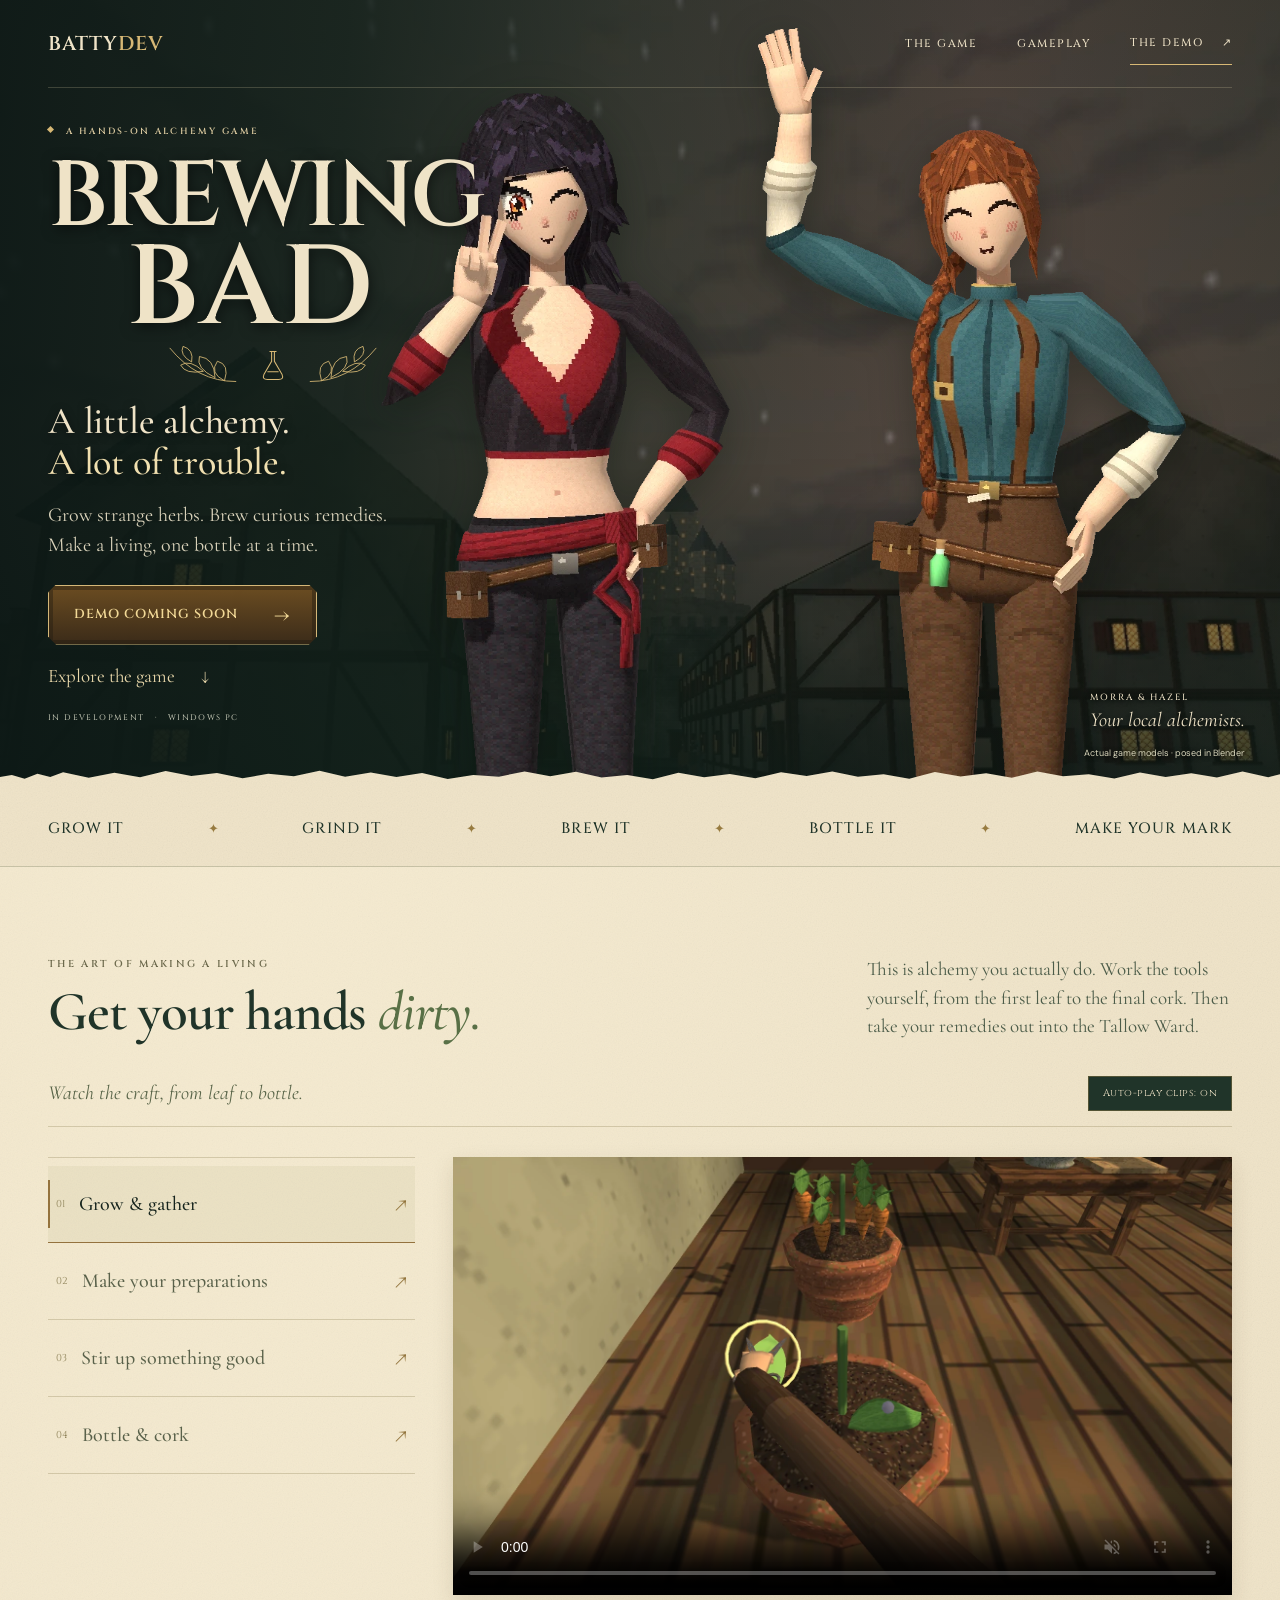
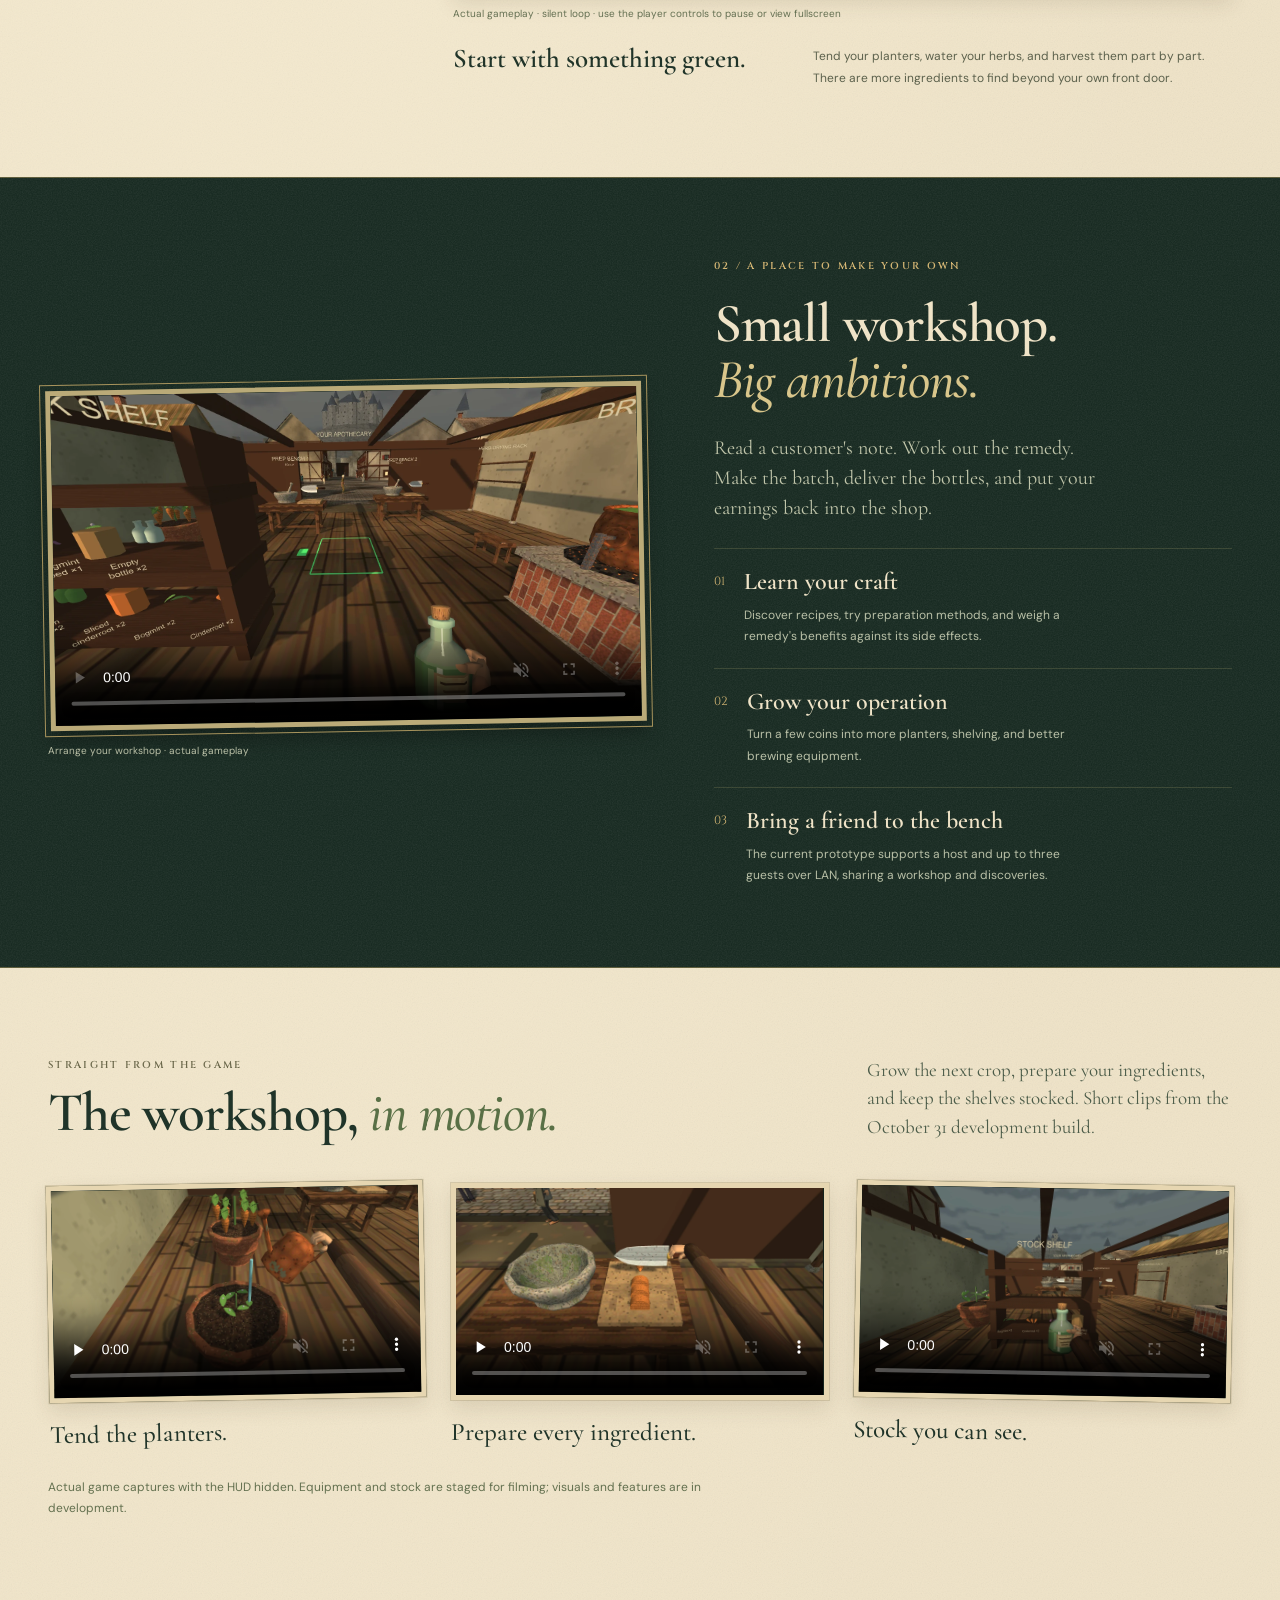
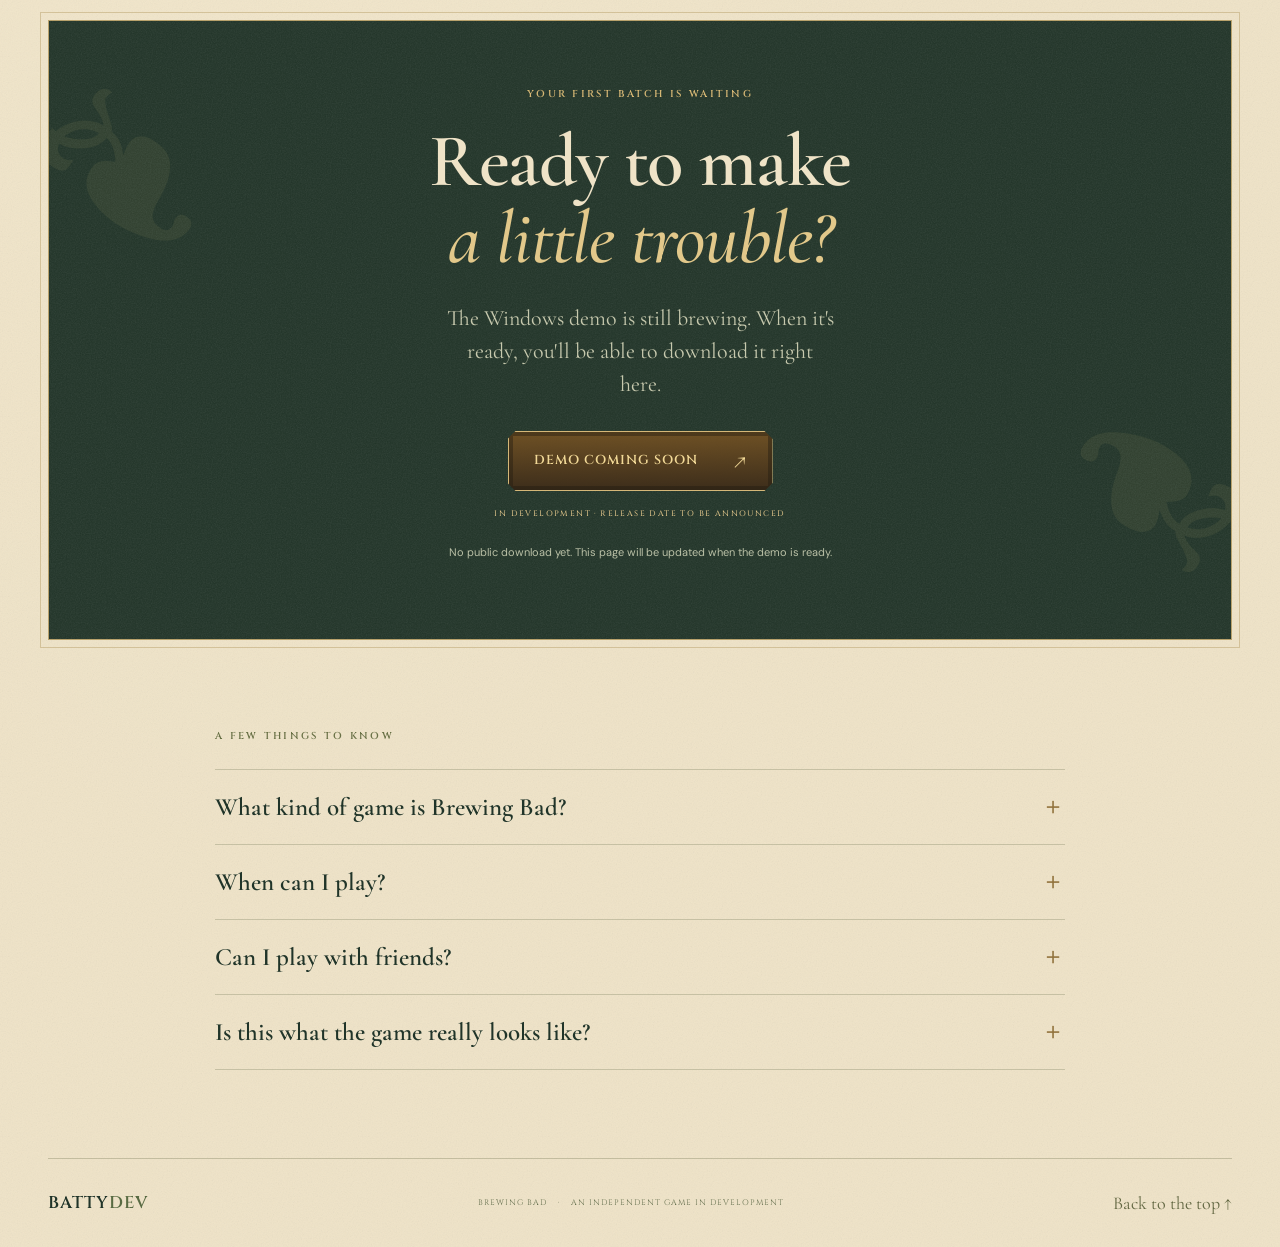
==== commit 426a4648: "Replace gameplay stills with responsive MP4 showcases" ====
--- a/index.html
+++ b/index.html
@@ -13,15 +13,15 @@
   <meta property="og:image" content="https://battydev.com/brewingbad/assets/social.jpg?v=3">
   <meta name="twitter:card" content="summary_large_image">
   <link rel="icon" href="assets/favicon.svg" type="image/svg+xml">
-  <link rel="stylesheet" href="style.css?v=3">
+  <link rel="stylesheet" href="style.css?v=4">
   <script src="demo-config.js?v=1" defer></script>
-  <script src="script.js?v=3" defer></script>
+  <script src="script.js?v=4" defer></script>
 </head>
 <body>
   <a class="skip" href="#main">Skip to content</a>
   <header class="header wrap">
     <a class="batty" href="/" aria-label="BattyDev home">BATTY<span>DEV</span><span class="slash"> / </span><span class="project-name">BREWING BAD</span></a>
-    <nav aria-label="Main navigation"><a href="#gameplay">The game</a><a href="#screenshots">Screenshots</a><a class="nav-demo" href="#demo">The demo <span aria-hidden="true">↗</span></a></nav>
+    <nav aria-label="Main navigation"><a href="#gameplay">The game</a><a href="#screenshots">Gameplay</a><a class="nav-demo" href="#demo">The demo <span aria-hidden="true">↗</span></a></nav>
   </header>
   <main id="main">
     <section class="hero" aria-labelledby="game-title">
@@ -45,6 +45,7 @@
 
     <section id="gameplay" class="gameplay wrap section">
       <div class="section-heading"><div><p class="eyebrow">THE ART OF MAKING A LIVING</p><h2>Get your hands <em>dirty.</em></h2></div><p>This is alchemy you actually do. Work the tools yourself, from the first leaf to the final cork. Then take your remedies out into the Tallow Ward.</p></div>
+      <div class="playback-toolbar"><p>Watch the craft, from leaf to bottle.</p><button id="auto-play" type="button" aria-pressed="false">Auto-play clips: off</button></div>
       <div class="workbench">
         <div class="step-tabs" role="tablist" aria-label="Explore the brewing process">
           <button role="tab" id="tab-grow" aria-controls="process-panel" aria-selected="true" data-step="grow"><span>01</span> Grow & gather <b aria-hidden="true">↗</b></button>
@@ -52,19 +53,19 @@
           <button role="tab" id="tab-brew" aria-controls="process-panel" aria-selected="false" tabindex="-1" data-step="brew"><span>03</span> Stir up something good <b aria-hidden="true">↗</b></button>
           <button role="tab" id="tab-bottle" aria-controls="process-panel" aria-selected="false" tabindex="-1" data-step="bottle"><span>04</span> Bottle & cork <b aria-hidden="true">↗</b></button>
         </div>
-        <div id="process-panel" class="process-panel" role="tabpanel" aria-labelledby="tab-grow" tabindex="0"><button class="image-button" data-open-image aria-label="Enlarge gameplay screenshot"><img id="process-image" src="assets/harvest-current.webp" width="1600" height="900" loading="lazy" alt="First-person harvesting of bogmint at a workshop planter."><span class="image-badge">CURRENT DEVELOPMENT BUILD <span aria-hidden="true">＋</span></span></button><div class="process-description"><h3 id="process-title">Start with something green.</h3><p id="process-copy">Tend your planters, water your herbs, and harvest them part by part. There are more ingredients to find beyond your own front door.</p></div></div>
+        <div id="process-panel" class="process-panel" role="tabpanel" aria-labelledby="tab-grow" tabindex="0"><div class="video-frame"><video id="process-video" data-loop-clip controls muted loop playsinline preload="none" width="960" height="540" poster="assets/workshop/harvesting.webp" aria-label="Harvest bogmint by trimming ripe parts from the planter."><source src="assets/workshop/harvesting.mp4" type="video/mp4"><p>Your browser cannot play this clip. <a href="assets/workshop/harvesting.mp4">Open the MP4 video.</a></p></video></div><p class="clip-note">Actual gameplay · silent loop · use the player controls to pause or view fullscreen</p><div class="process-description"><h3 id="process-title">Start with something green.</h3><p id="process-copy">Tend your planters, water your herbs, and harvest them part by part. There are more ingredients to find beyond your own front door.</p></div></div>
       </div>
     </section>
 
-    <section class="ward-section"><div class="wrap ward-layout"><div class="ward-image"><button class="image-button" data-open-image aria-label="Enlarge the Tallow Ward screenshot"><img src="assets/town-current.webp" width="1600" height="900" loading="lazy" alt="A first-person view across the Tallow Ward's stone streets and timber-framed buildings."><span class="image-badge">THE TALLOW WARD <span aria-hidden="true">＋</span></span></button></div><div class="ward-copy"><p class="eyebrow">02 / A PLACE TO MAKE YOUR OWN</p><h2>Small workshop.<br><em>Big ambitions.</em></h2><p>Read a customer's note. Work out the remedy. Make the batch, deliver the bottles, and put your earnings back into the shop.</p><ul class="features"><li><span>01</span><div><h3>Learn your craft</h3><p>Discover recipes, try preparation methods, and weigh a remedy's benefits against its side effects.</p></div></li><li><span>02</span><div><h3>Grow your operation</h3><p>Turn a few coins into more planters, shelving, and better brewing equipment.</p></div></li><li><span>03</span><div><h3>Bring a friend to the bench</h3><p>The current prototype supports a host and up to three guests over LAN, sharing a workshop and discoveries.</p></div></li></ul></div></div></section>
+    <section class="ward-section"><div class="wrap ward-layout"><div class="ward-image"><div class="video-frame"><video data-loop-clip controls muted loop playsinline preload="none" width="960" height="540" poster="assets/workshop/placing-equipment.webp" aria-label="Preview, rotate, and place a purchased preparation bench in the workshop."><source src="assets/workshop/placing-equipment.mp4" type="video/mp4"><p>Your browser cannot play this clip. <a href="assets/workshop/placing-equipment.mp4">Open the MP4 video.</a></p></video></div><p class="clip-note">Arrange your workshop · actual gameplay</p></div><div class="ward-copy"><p class="eyebrow">02 / A PLACE TO MAKE YOUR OWN</p><h2>Small workshop.<br><em>Big ambitions.</em></h2><p>Read a customer's note. Work out the remedy. Make the batch, deliver the bottles, and put your earnings back into the shop.</p><ul class="features"><li><span>01</span><div><h3>Learn your craft</h3><p>Discover recipes, try preparation methods, and weigh a remedy's benefits against its side effects.</p></div></li><li><span>02</span><div><h3>Grow your operation</h3><p>Turn a few coins into more planters, shelving, and better brewing equipment.</p></div></li><li><span>03</span><div><h3>Bring a friend to the bench</h3><p>The current prototype supports a host and up to three guests over LAN, sharing a workshop and discoveries.</p></div></li></ul></div></div></section>
 
-    <section id="screenshots" class="wrap section screenshots"><div class="section-heading"><div><p class="eyebrow">STRAIGHT FROM THE GAME</p><h2>Take a <em>closer look.</em></h2></div><p>October 2026 development build. The ward, workshop, and everything in them are still taking shape.</p></div><div class="gallery"><figure><button class="image-button" data-open-image aria-label="Enlarge grinding screenshot"><img src="assets/grinding-current.webp" width="1600" height="900" loading="lazy" alt="Grinding bogmint in a mortar with a pestle, using circular tool input."><span class="image-badge">AT THE PREP BENCH <span aria-hidden="true">＋</span></span></button><figcaption>Every batch starts at the bench.</figcaption></figure><figure><button class="image-button" data-open-image aria-label="Enlarge brewing screenshot"><img src="assets/brewing-current.webp" width="1600" height="900" loading="lazy" alt="Stirring a green remedy over the lit brewing hearth at night."><span class="image-badge">SOMETHING IS BREWING <span aria-hidden="true">＋</span></span></button><figcaption>A little patience. A steady hand.</figcaption></figure><figure><button class="image-button" data-open-image aria-label="Enlarge bottling screenshot"><img src="assets/bottling-current.webp" width="1600" height="900" loading="lazy" alt="Tipping the cauldron to fill a glass remedy bottle toward its marked target level."><span class="image-badge">THE FINISHING TOUCH <span aria-hidden="true">＋</span></span></button><figcaption>Fill to the mark. Finish with a cork.</figcaption></figure></div><div class="gallery gallery-world"><figure><button class="image-button" data-open-image aria-label="Enlarge current workshop screenshot"><img src="assets/workshop-current.webp" width="1600" height="900" loading="lazy" alt="The current workshop, with preparation benches and a view toward the new castle skyline."><span class="image-badge">YOUR WORKSHOP <span aria-hidden="true">＋</span></span></button><figcaption>A place to make your own.</figcaption></figure><figure><button class="image-button" data-open-image aria-label="Enlarge current title screen"><img src="assets/title-current.webp" width="1600" height="900" loading="lazy" alt="The new Brewing Bad title screen with its painted dusk town, castle, and moon."><span class="image-badge">WELCOME TO BREWING BAD <span aria-hidden="true">＋</span></span></button><figcaption>It all starts with a small potion shop.</figcaption></figure></div></section>
+    <section id="screenshots" class="wrap section screenshots"><div class="section-heading"><div><p class="eyebrow">STRAIGHT FROM THE GAME</p><h2>The workshop, <em>in motion.</em></h2></div><p>Grow the next crop, prepare your ingredients, and keep the shelves stocked. Short clips from the October 31 development build.</p></div><div class="gallery"><figure><div class="video-frame"><video data-loop-clip controls muted loop playsinline preload="none" width="960" height="540" poster="assets/workshop/watering.webp" aria-label="Tip the watering can to water a planter."><source src="assets/workshop/watering.mp4" type="video/mp4"><p>Your browser cannot play this clip. <a href="assets/workshop/watering.mp4">Open the MP4 video.</a></p></video></div><figcaption>Tend the planters.</figcaption></figure><figure><div class="video-frame"><video data-loop-clip controls muted loop playsinline preload="none" width="960" height="540" poster="assets/workshop/slicing.webp" aria-label="Make deliberate cuts to slice a root at the preparation bench."><source src="assets/workshop/slicing.mp4" type="video/mp4"><p>Your browser cannot play this clip. <a href="assets/workshop/slicing.mp4">Open the MP4 video.</a></p></video></div><figcaption>Prepare every ingredient.</figcaption></figure><figure><div class="video-frame"><video data-loop-clip controls muted loop playsinline preload="none" width="960" height="540" poster="assets/workshop/stocking-shelves.webp" aria-label="Transfer ingredients and bottles into the shared stock shelf."><source src="assets/workshop/stocking-shelves.mp4" type="video/mp4"><p>Your browser cannot play this clip. <a href="assets/workshop/stocking-shelves.mp4">Open the MP4 video.</a></p></video></div><figcaption>Stock you can see.</figcaption></figure></div><p class="capture-note">Actual game captures with the HUD hidden. Equipment and stock are staged for filming; visuals and features are in development.</p></section>
 
     <section id="demo" class="demo-section wrap"><div class="demo-decoration" aria-hidden="true">✳</div><p class="eyebrow">YOUR FIRST BATCH IS WAITING</p><h2>Ready to make<br><em>a little trouble?</em></h2><p id="demo-description">The Windows demo is still brewing. When it's ready, you'll be able to download it right here.</p><a class="button primary" id="download-demo" href="#demo-status" aria-describedby="demo-status">Demo coming soon <span aria-hidden="true">↗</span></a><p id="demo-status" class="micro" tabindex="-1">IN DEVELOPMENT · RELEASE DATE TO BE ANNOUNCED</p><p class="demo-honesty">No public download yet. This page will be updated when the demo is ready.</p></section>
 
-    <section class="wrap faq section"><p class="eyebrow">A FEW THINGS TO KNOW</p><details><summary>What kind of game is Brewing Bad?<span aria-hidden="true">＋</span></summary><p>A first-person alchemy and workshop game. Grow and gather ingredients, prepare them by hand, brew remedies, and fill customer requests to develop your apothecary.</p></details><details><summary>When can I play?<span aria-hidden="true">＋</span></summary><p>A Windows PC demo is planned. There isn't a public release date yet. The download will appear in the demo section when it's ready.</p></details><details><summary>Can I play with friends?<span aria-hidden="true">＋</span></summary><p>The prototype supports one host and up to three guests on a trusted local network. Online matchmaking and Steam invitations are not available in the current build. Demo multiplayer details will be confirmed before release.</p></details><details><summary>Is this what the game really looks like?<span aria-hidden="true">＋</span></summary><p>Yes. The screenshots come from the playable development build. Morra and Hazel in the header are the actual game models, posed and rendered in Blender. Visuals and features may change during development.</p></details></section>
+    <section class="wrap faq section"><p class="eyebrow">A FEW THINGS TO KNOW</p><details><summary>What kind of game is Brewing Bad?<span aria-hidden="true">＋</span></summary><p>A first-person alchemy and workshop game. Grow and gather ingredients, prepare them by hand, brew remedies, and fill customer requests to develop your apothecary.</p></details><details><summary>When can I play?<span aria-hidden="true">＋</span></summary><p>A Windows PC demo is planned. There isn't a public release date yet. The download will appear in the demo section when it's ready.</p></details><details><summary>Can I play with friends?<span aria-hidden="true">＋</span></summary><p>The prototype supports one host and up to three guests on a trusted local network. Online matchmaking and Steam invitations are not available in the current build. Demo multiplayer details will be confirmed before release.</p></details><details><summary>Is this what the game really looks like?<span aria-hidden="true">＋</span></summary><p>Yes. The videos are actual development-build captures with the HUD hidden. Workshop equipment and stock are staged for filming. Morra and Hazel in the header are the actual game models, posed and rendered in Blender. Visuals and features may change during development.</p></details></section>
   </main>
   <footer class="wrap footer"><a class="batty" href="/">BATTY<span>DEV</span></a><p>BREWING BAD <span>·</span> AN INDEPENDENT GAME IN DEVELOPMENT</p><a href="#main">Back to the top ↑</a></footer>
-  <dialog id="image-dialog" aria-label="Gameplay screenshot"><button class="dialog-close" aria-label="Close screenshot">Close ×</button><img id="dialog-image" alt=""><p id="dialog-caption"></p></dialog>
+
 </body>
 </html>
--- a/style.css
+++ b/style.css
@@ -22,3 +22,17 @@
 @media(min-width:1101px){.hero-copy{padding-top:124px;padding-bottom:55px}.hero-description{font-size:20px;line-height:1.5;max-width:390px}.hero h1{margin-top:18px}.hero .eyebrow{margin-bottom:15px}.herbal-rule{height:40px}.hero .tagline{margin-top:15px;margin-bottom:17px}.hero{min-height:790px}}
 /* Keep both faces clear of the copy at intermediate tablet widths. */
 @media(min-width:701px) and (max-width:1100px){.hero-art .alchemists{width:clamp(600px,66vw,740px);right:-75px;top:96px}.hero-art{left:46%}}
+/* Native controls remain unobstructed in every video frame. */
+.video-frame{background:#14231b;box-shadow:0 8px 20px #3f331b20;overflow:hidden;width:100%}
+.video-frame video{display:block;width:100%;height:auto;aspect-ratio:16/9;object-fit:contain;background:#14231b}
+.video-frame video:focus-visible{outline:2px solid var(--gold);outline-offset:-3px}
+.clip-note{font:10px/1.6 'DM Sans',sans-serif;color:#647052;margin:11px 0 0}
+.playback-toolbar{display:flex;align-items:center;justify-content:space-between;gap:20px;border-bottom:1px solid #8c815450;margin-bottom:30px;padding-bottom:15px}
+.playback-toolbar p{font:italic 20px/1.3 var(--serif);margin:0;color:#596549}
+.playback-toolbar button{border:1px solid #84734180;background:#d5c9a64d;padding:10px 14px;font:10px/1.3 var(--title);letter-spacing:.5px;cursor:pointer;white-space:nowrap}
+.playback-toolbar button[aria-pressed=true]{background:#203429;color:#efe3c7}
+.ward-image .video-frame{border:5px solid #baaa78;outline:1px solid #a7935c;outline-offset:5px;transform:rotate(-1deg);box-shadow:0 12px 20px #0004}
+.ward-image .clip-note{color:#c2c8ae;margin-top:18px}
+.gallery .video-frame{border:5px solid #e6d6b1;outline:1px solid #9c8c6250}
+.capture-note{max-width:700px;color:#63704f;font:12px/1.8 'DM Sans',sans-serif;margin:30px 0 0}
+@media(max-width:700px){.playback-toolbar{align-items:flex-start;gap:14px;margin-bottom:23px}.playback-toolbar p{font-size:18px;max-width:170px}.playback-toolbar button{font-size:9px;padding:9px 11px}.clip-note{font-size:9px}.capture-note{font-size:11px;margin-top:24px}}
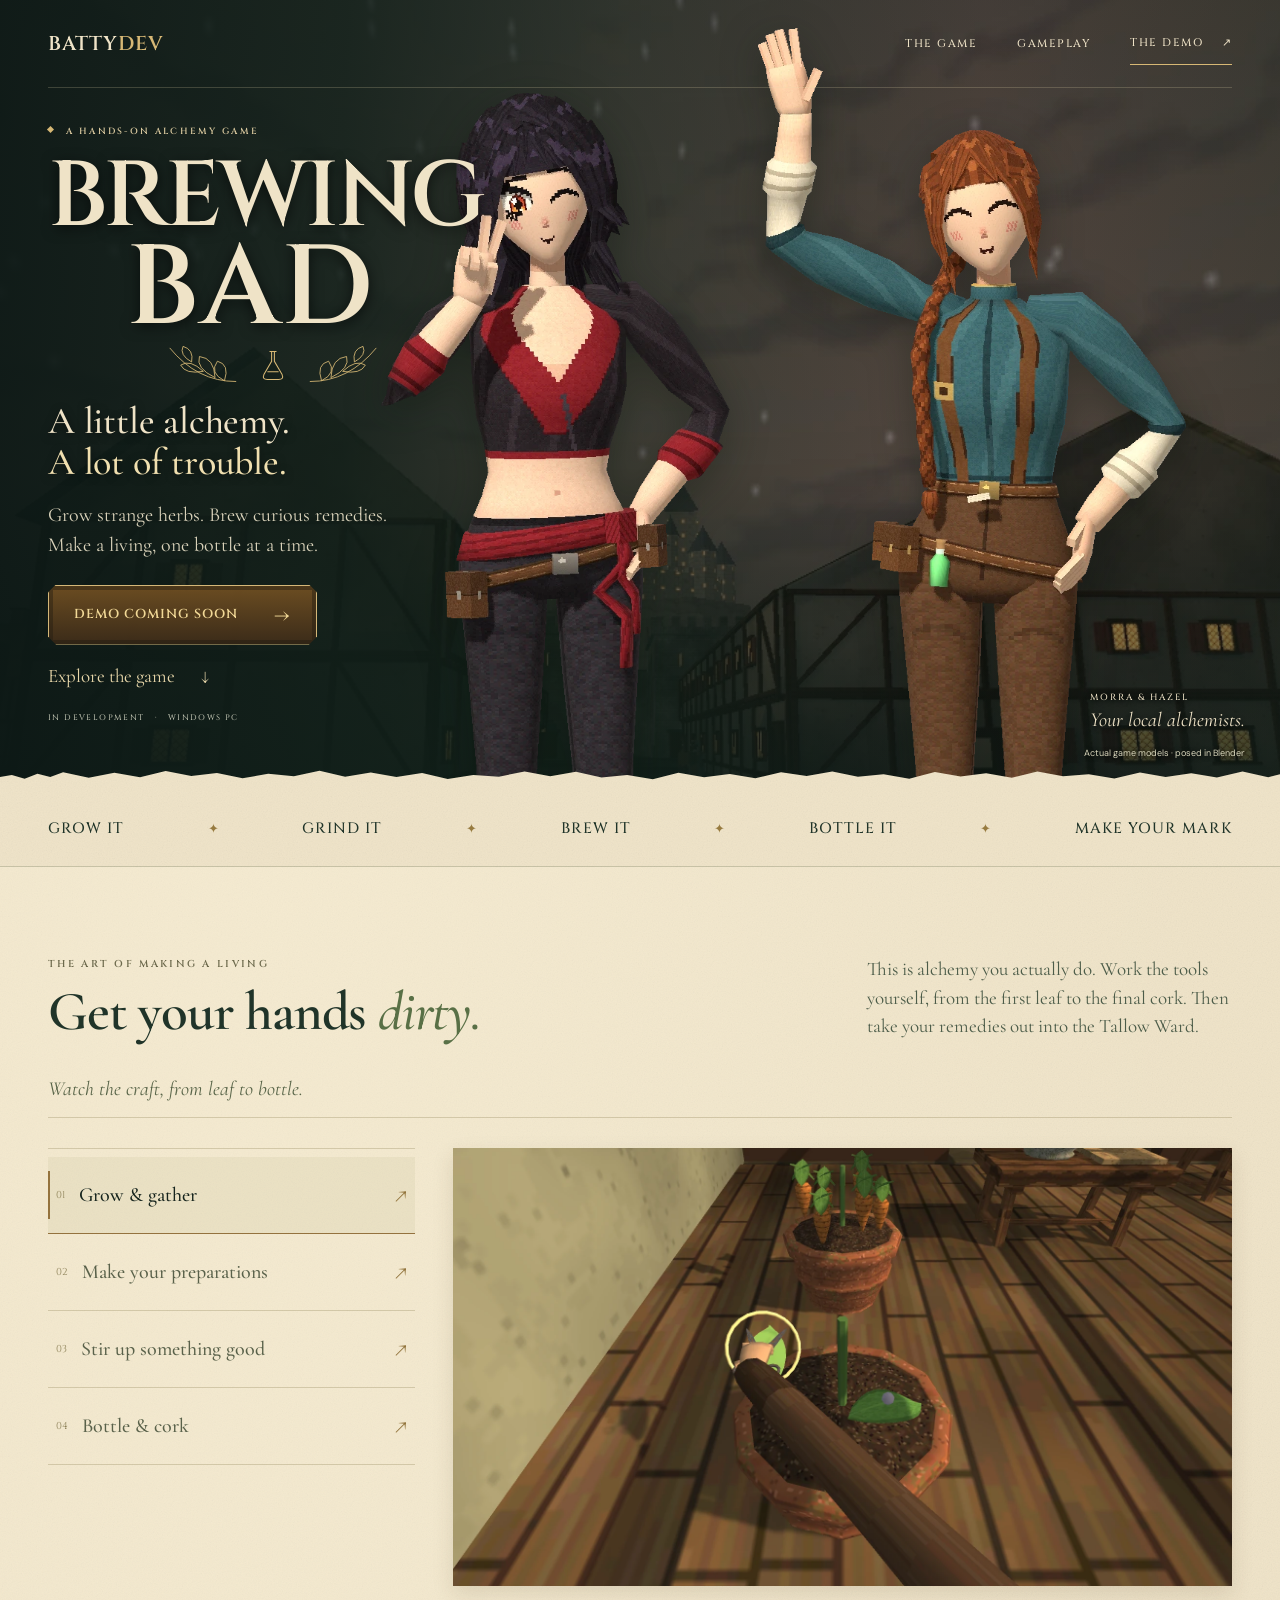
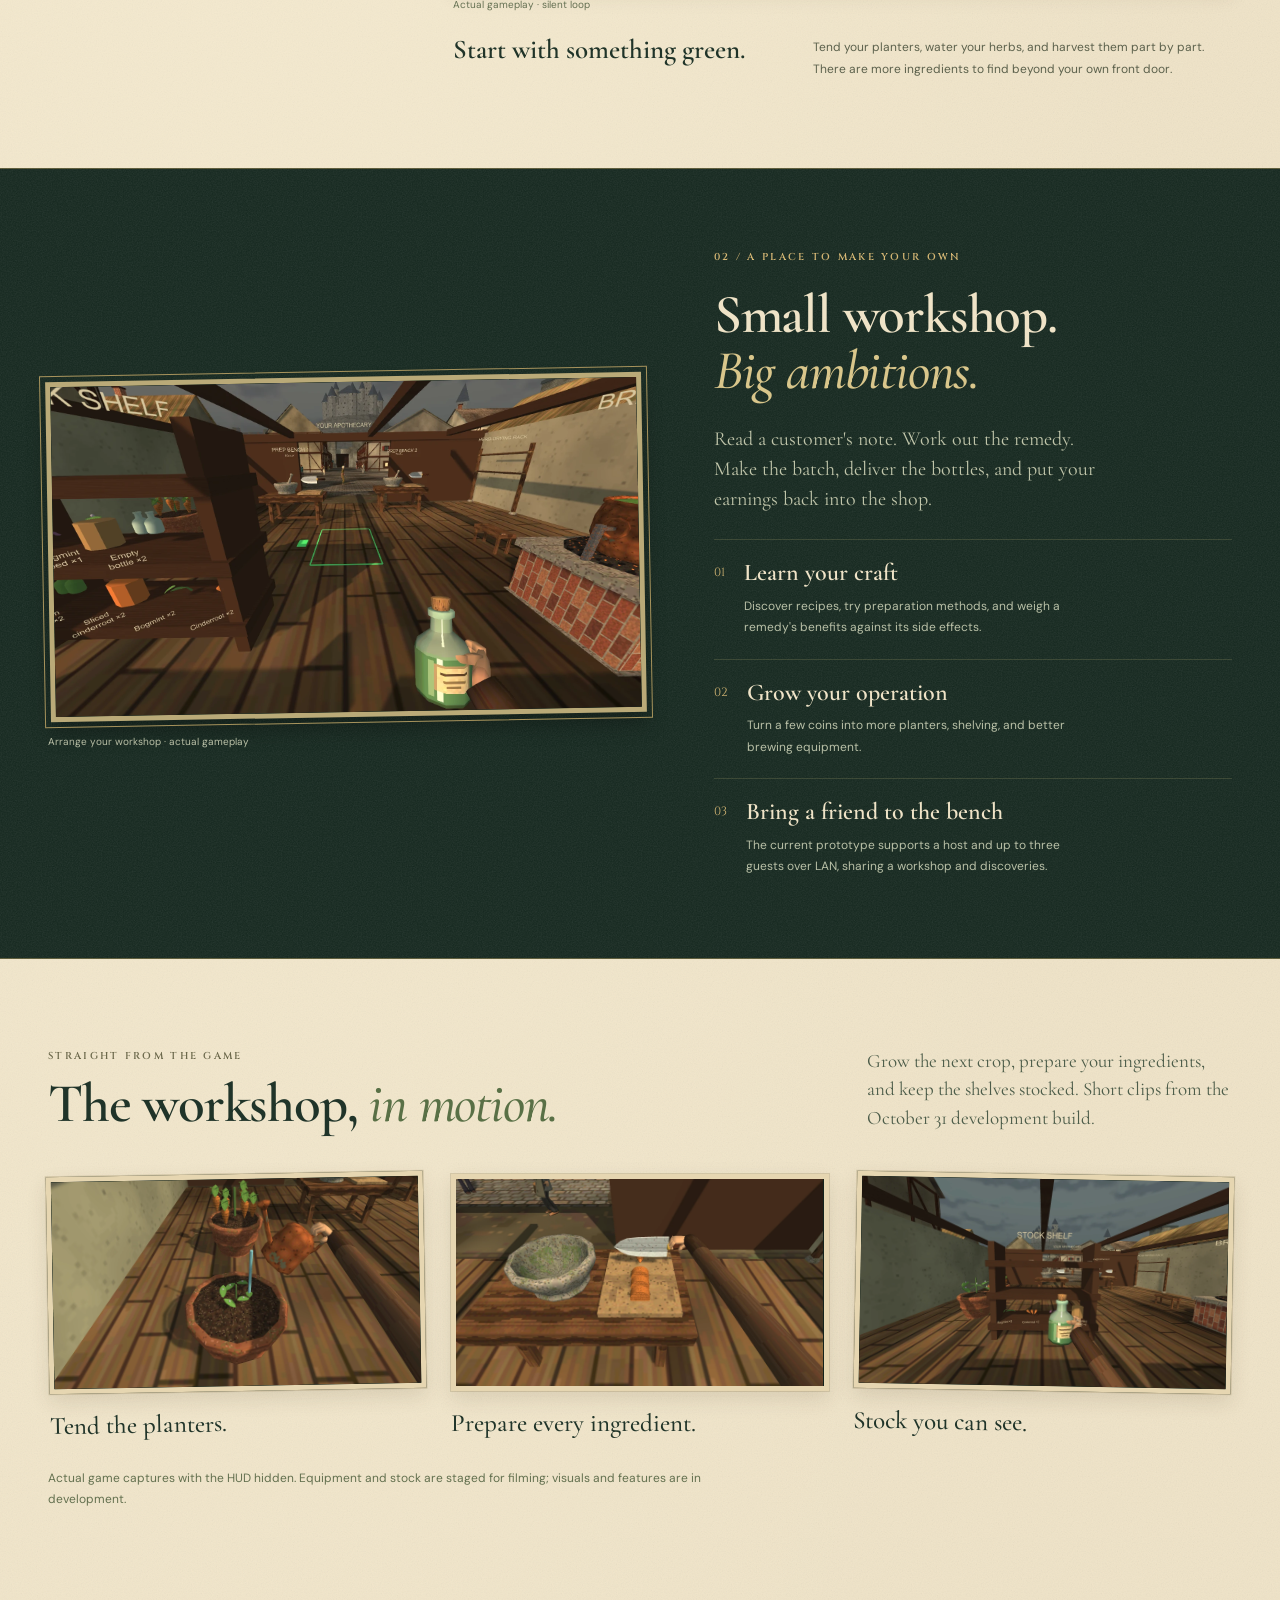
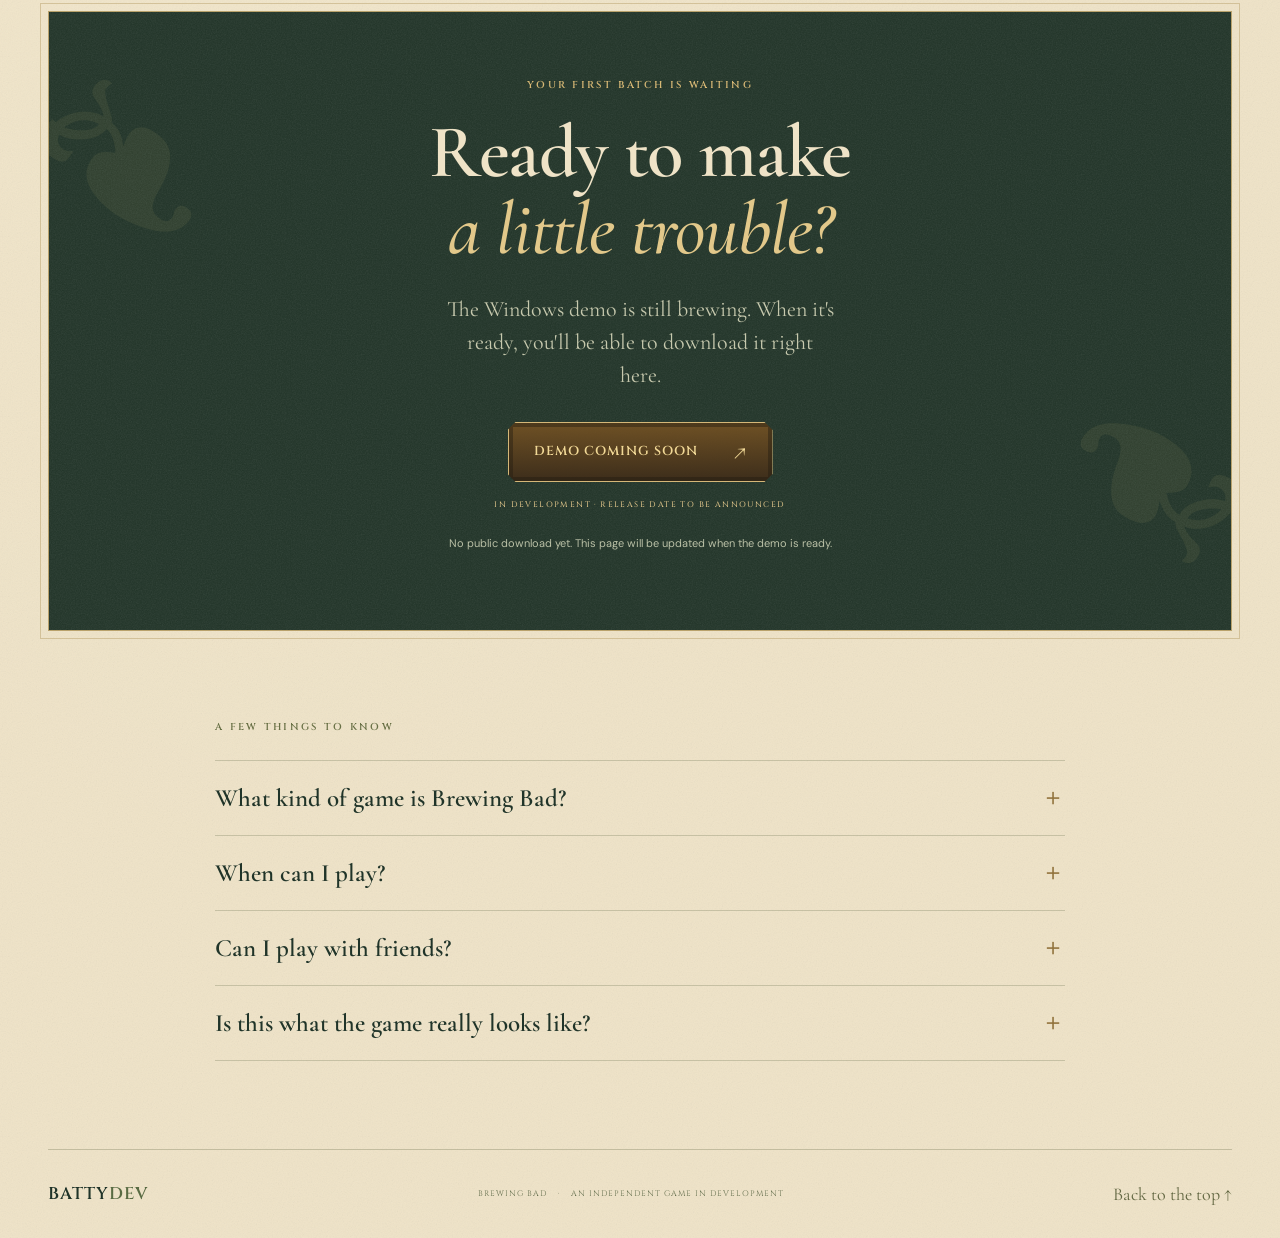
==== commit 0e1aba7b: "Show gameplay as clean automatic loops without player controls" ====
--- a/index.html
+++ b/index.html
@@ -13,9 +13,9 @@
   <meta property="og:image" content="https://battydev.com/brewingbad/assets/social.jpg?v=3">
   <meta name="twitter:card" content="summary_large_image">
   <link rel="icon" href="assets/favicon.svg" type="image/svg+xml">
-  <link rel="stylesheet" href="style.css?v=4">
+  <link rel="stylesheet" href="style.css?v=5">
   <script src="demo-config.js?v=1" defer></script>
-  <script src="script.js?v=4" defer></script>
+  <script src="script.js?v=5" defer></script>
 </head>
 <body>
   <a class="skip" href="#main">Skip to content</a>
@@ -45,7 +45,7 @@
 
     <section id="gameplay" class="gameplay wrap section">
       <div class="section-heading"><div><p class="eyebrow">THE ART OF MAKING A LIVING</p><h2>Get your hands <em>dirty.</em></h2></div><p>This is alchemy you actually do. Work the tools yourself, from the first leaf to the final cork. Then take your remedies out into the Tallow Ward.</p></div>
-      <div class="playback-toolbar"><p>Watch the craft, from leaf to bottle.</p><button id="auto-play" type="button" aria-pressed="false">Auto-play clips: off</button></div>
+      <p class="playback-intro">Watch the craft, from leaf to bottle.</p>
       <div class="workbench">
         <div class="step-tabs" role="tablist" aria-label="Explore the brewing process">
           <button role="tab" id="tab-grow" aria-controls="process-panel" aria-selected="true" data-step="grow"><span>01</span> Grow & gather <b aria-hidden="true">↗</b></button>
@@ -53,13 +53,13 @@
           <button role="tab" id="tab-brew" aria-controls="process-panel" aria-selected="false" tabindex="-1" data-step="brew"><span>03</span> Stir up something good <b aria-hidden="true">↗</b></button>
           <button role="tab" id="tab-bottle" aria-controls="process-panel" aria-selected="false" tabindex="-1" data-step="bottle"><span>04</span> Bottle & cork <b aria-hidden="true">↗</b></button>
         </div>
-        <div id="process-panel" class="process-panel" role="tabpanel" aria-labelledby="tab-grow" tabindex="0"><div class="video-frame"><video id="process-video" data-loop-clip controls muted loop playsinline preload="none" width="960" height="540" poster="assets/workshop/harvesting.webp" aria-label="Harvest bogmint by trimming ripe parts from the planter."><source src="assets/workshop/harvesting.mp4" type="video/mp4"><p>Your browser cannot play this clip. <a href="assets/workshop/harvesting.mp4">Open the MP4 video.</a></p></video></div><p class="clip-note">Actual gameplay · silent loop · use the player controls to pause or view fullscreen</p><div class="process-description"><h3 id="process-title">Start with something green.</h3><p id="process-copy">Tend your planters, water your herbs, and harvest them part by part. There are more ingredients to find beyond your own front door.</p></div></div>
+        <div id="process-panel" class="process-panel" role="tabpanel" aria-labelledby="tab-grow" tabindex="0"><div class="video-frame"><video id="process-video" data-loop-clip muted loop playsinline disablepictureinpicture disableremoteplayback tabindex="-1" preload="none" width="960" height="540" poster="assets/workshop/harvesting.webp" aria-label="Harvest bogmint by trimming ripe parts from the planter."><source src="assets/workshop/harvesting.mp4" type="video/mp4"><p>Your browser cannot play this clip. <a href="assets/workshop/harvesting.mp4">Open the MP4 video.</a></p></video></div><p class="clip-note">Actual gameplay · silent loop</p><div class="process-description"><h3 id="process-title">Start with something green.</h3><p id="process-copy">Tend your planters, water your herbs, and harvest them part by part. There are more ingredients to find beyond your own front door.</p></div></div>
       </div>
     </section>
 
-    <section class="ward-section"><div class="wrap ward-layout"><div class="ward-image"><div class="video-frame"><video data-loop-clip controls muted loop playsinline preload="none" width="960" height="540" poster="assets/workshop/placing-equipment.webp" aria-label="Preview, rotate, and place a purchased preparation bench in the workshop."><source src="assets/workshop/placing-equipment.mp4" type="video/mp4"><p>Your browser cannot play this clip. <a href="assets/workshop/placing-equipment.mp4">Open the MP4 video.</a></p></video></div><p class="clip-note">Arrange your workshop · actual gameplay</p></div><div class="ward-copy"><p class="eyebrow">02 / A PLACE TO MAKE YOUR OWN</p><h2>Small workshop.<br><em>Big ambitions.</em></h2><p>Read a customer's note. Work out the remedy. Make the batch, deliver the bottles, and put your earnings back into the shop.</p><ul class="features"><li><span>01</span><div><h3>Learn your craft</h3><p>Discover recipes, try preparation methods, and weigh a remedy's benefits against its side effects.</p></div></li><li><span>02</span><div><h3>Grow your operation</h3><p>Turn a few coins into more planters, shelving, and better brewing equipment.</p></div></li><li><span>03</span><div><h3>Bring a friend to the bench</h3><p>The current prototype supports a host and up to three guests over LAN, sharing a workshop and discoveries.</p></div></li></ul></div></div></section>
+    <section class="ward-section"><div class="wrap ward-layout"><div class="ward-image"><div class="video-frame"><video data-loop-clip muted loop playsinline disablepictureinpicture disableremoteplayback tabindex="-1" preload="none" width="960" height="540" poster="assets/workshop/placing-equipment.webp" aria-label="Preview, rotate, and place a purchased preparation bench in the workshop."><source src="assets/workshop/placing-equipment.mp4" type="video/mp4"><p>Your browser cannot play this clip. <a href="assets/workshop/placing-equipment.mp4">Open the MP4 video.</a></p></video></div><p class="clip-note">Arrange your workshop · actual gameplay</p></div><div class="ward-copy"><p class="eyebrow">02 / A PLACE TO MAKE YOUR OWN</p><h2>Small workshop.<br><em>Big ambitions.</em></h2><p>Read a customer's note. Work out the remedy. Make the batch, deliver the bottles, and put your earnings back into the shop.</p><ul class="features"><li><span>01</span><div><h3>Learn your craft</h3><p>Discover recipes, try preparation methods, and weigh a remedy's benefits against its side effects.</p></div></li><li><span>02</span><div><h3>Grow your operation</h3><p>Turn a few coins into more planters, shelving, and better brewing equipment.</p></div></li><li><span>03</span><div><h3>Bring a friend to the bench</h3><p>The current prototype supports a host and up to three guests over LAN, sharing a workshop and discoveries.</p></div></li></ul></div></div></section>
 
-    <section id="screenshots" class="wrap section screenshots"><div class="section-heading"><div><p class="eyebrow">STRAIGHT FROM THE GAME</p><h2>The workshop, <em>in motion.</em></h2></div><p>Grow the next crop, prepare your ingredients, and keep the shelves stocked. Short clips from the October 31 development build.</p></div><div class="gallery"><figure><div class="video-frame"><video data-loop-clip controls muted loop playsinline preload="none" width="960" height="540" poster="assets/workshop/watering.webp" aria-label="Tip the watering can to water a planter."><source src="assets/workshop/watering.mp4" type="video/mp4"><p>Your browser cannot play this clip. <a href="assets/workshop/watering.mp4">Open the MP4 video.</a></p></video></div><figcaption>Tend the planters.</figcaption></figure><figure><div class="video-frame"><video data-loop-clip controls muted loop playsinline preload="none" width="960" height="540" poster="assets/workshop/slicing.webp" aria-label="Make deliberate cuts to slice a root at the preparation bench."><source src="assets/workshop/slicing.mp4" type="video/mp4"><p>Your browser cannot play this clip. <a href="assets/workshop/slicing.mp4">Open the MP4 video.</a></p></video></div><figcaption>Prepare every ingredient.</figcaption></figure><figure><div class="video-frame"><video data-loop-clip controls muted loop playsinline preload="none" width="960" height="540" poster="assets/workshop/stocking-shelves.webp" aria-label="Transfer ingredients and bottles into the shared stock shelf."><source src="assets/workshop/stocking-shelves.mp4" type="video/mp4"><p>Your browser cannot play this clip. <a href="assets/workshop/stocking-shelves.mp4">Open the MP4 video.</a></p></video></div><figcaption>Stock you can see.</figcaption></figure></div><p class="capture-note">Actual game captures with the HUD hidden. Equipment and stock are staged for filming; visuals and features are in development.</p></section>
+    <section id="screenshots" class="wrap section screenshots"><div class="section-heading"><div><p class="eyebrow">STRAIGHT FROM THE GAME</p><h2>The workshop, <em>in motion.</em></h2></div><p>Grow the next crop, prepare your ingredients, and keep the shelves stocked. Short clips from the October 31 development build.</p></div><div class="gallery"><figure><div class="video-frame"><video data-loop-clip muted loop playsinline disablepictureinpicture disableremoteplayback tabindex="-1" preload="none" width="960" height="540" poster="assets/workshop/watering.webp" aria-label="Tip the watering can to water a planter."><source src="assets/workshop/watering.mp4" type="video/mp4"><p>Your browser cannot play this clip. <a href="assets/workshop/watering.mp4">Open the MP4 video.</a></p></video></div><figcaption>Tend the planters.</figcaption></figure><figure><div class="video-frame"><video data-loop-clip muted loop playsinline disablepictureinpicture disableremoteplayback tabindex="-1" preload="none" width="960" height="540" poster="assets/workshop/slicing.webp" aria-label="Make deliberate cuts to slice a root at the preparation bench."><source src="assets/workshop/slicing.mp4" type="video/mp4"><p>Your browser cannot play this clip. <a href="assets/workshop/slicing.mp4">Open the MP4 video.</a></p></video></div><figcaption>Prepare every ingredient.</figcaption></figure><figure><div class="video-frame"><video data-loop-clip muted loop playsinline disablepictureinpicture disableremoteplayback tabindex="-1" preload="none" width="960" height="540" poster="assets/workshop/stocking-shelves.webp" aria-label="Transfer ingredients and bottles into the shared stock shelf."><source src="assets/workshop/stocking-shelves.mp4" type="video/mp4"><p>Your browser cannot play this clip. <a href="assets/workshop/stocking-shelves.mp4">Open the MP4 video.</a></p></video></div><figcaption>Stock you can see.</figcaption></figure></div><p class="capture-note">Actual game captures with the HUD hidden. Equipment and stock are staged for filming; visuals and features are in development.</p></section>
 
     <section id="demo" class="demo-section wrap"><div class="demo-decoration" aria-hidden="true">✳</div><p class="eyebrow">YOUR FIRST BATCH IS WAITING</p><h2>Ready to make<br><em>a little trouble?</em></h2><p id="demo-description">The Windows demo is still brewing. When it's ready, you'll be able to download it right here.</p><a class="button primary" id="download-demo" href="#demo-status" aria-describedby="demo-status">Demo coming soon <span aria-hidden="true">↗</span></a><p id="demo-status" class="micro" tabindex="-1">IN DEVELOPMENT · RELEASE DATE TO BE ANNOUNCED</p><p class="demo-honesty">No public download yet. This page will be updated when the demo is ready.</p></section>
 
--- a/style.css
+++ b/style.css
@@ -22,17 +22,14 @@
 @media(min-width:1101px){.hero-copy{padding-top:124px;padding-bottom:55px}.hero-description{font-size:20px;line-height:1.5;max-width:390px}.hero h1{margin-top:18px}.hero .eyebrow{margin-bottom:15px}.herbal-rule{height:40px}.hero .tagline{margin-top:15px;margin-bottom:17px}.hero{min-height:790px}}
 /* Keep both faces clear of the copy at intermediate tablet widths. */
 @media(min-width:701px) and (max-width:1100px){.hero-art .alchemists{width:clamp(600px,66vw,740px);right:-75px;top:96px}.hero-art{left:46%}}
-/* Native controls remain unobstructed in every video frame. */
+/* Captures are non-interactive animated artwork, with no player chrome. */
 .video-frame{background:#14231b;box-shadow:0 8px 20px #3f331b20;overflow:hidden;width:100%}
-.video-frame video{display:block;width:100%;height:auto;aspect-ratio:16/9;object-fit:contain;background:#14231b}
-.video-frame video:focus-visible{outline:2px solid var(--gold);outline-offset:-3px}
+.video-frame video{display:block;width:100%;height:auto;aspect-ratio:16/9;object-fit:contain;background:#14231b;pointer-events:none}
 .clip-note{font:10px/1.6 'DM Sans',sans-serif;color:#647052;margin:11px 0 0}
-.playback-toolbar{display:flex;align-items:center;justify-content:space-between;gap:20px;border-bottom:1px solid #8c815450;margin-bottom:30px;padding-bottom:15px}
-.playback-toolbar p{font:italic 20px/1.3 var(--serif);margin:0;color:#596549}
-.playback-toolbar button{border:1px solid #84734180;background:#d5c9a64d;padding:10px 14px;font:10px/1.3 var(--title);letter-spacing:.5px;cursor:pointer;white-space:nowrap}
-.playback-toolbar button[aria-pressed=true]{background:#203429;color:#efe3c7}
 .ward-image .video-frame{border:5px solid #baaa78;outline:1px solid #a7935c;outline-offset:5px;transform:rotate(-1deg);box-shadow:0 12px 20px #0004}
 .ward-image .clip-note{color:#c2c8ae;margin-top:18px}
 .gallery .video-frame{border:5px solid #e6d6b1;outline:1px solid #9c8c6250}
 .capture-note{max-width:700px;color:#63704f;font:12px/1.8 'DM Sans',sans-serif;margin:30px 0 0}
-@media(max-width:700px){.playback-toolbar{align-items:flex-start;gap:14px;margin-bottom:23px}.playback-toolbar p{font-size:18px;max-width:170px}.playback-toolbar button{font-size:9px;padding:9px 11px}.clip-note{font-size:9px}.capture-note{font-size:11px;margin-top:24px}}
+@media(max-width:700px){.clip-note{font-size:9px}.capture-note{font-size:11px;margin-top:24px}}
+
+.playback-intro{font:italic 20px/1.3 var(--serif);color:#596549;border-bottom:1px solid #8c815450;margin:0 0 30px;padding-bottom:15px}
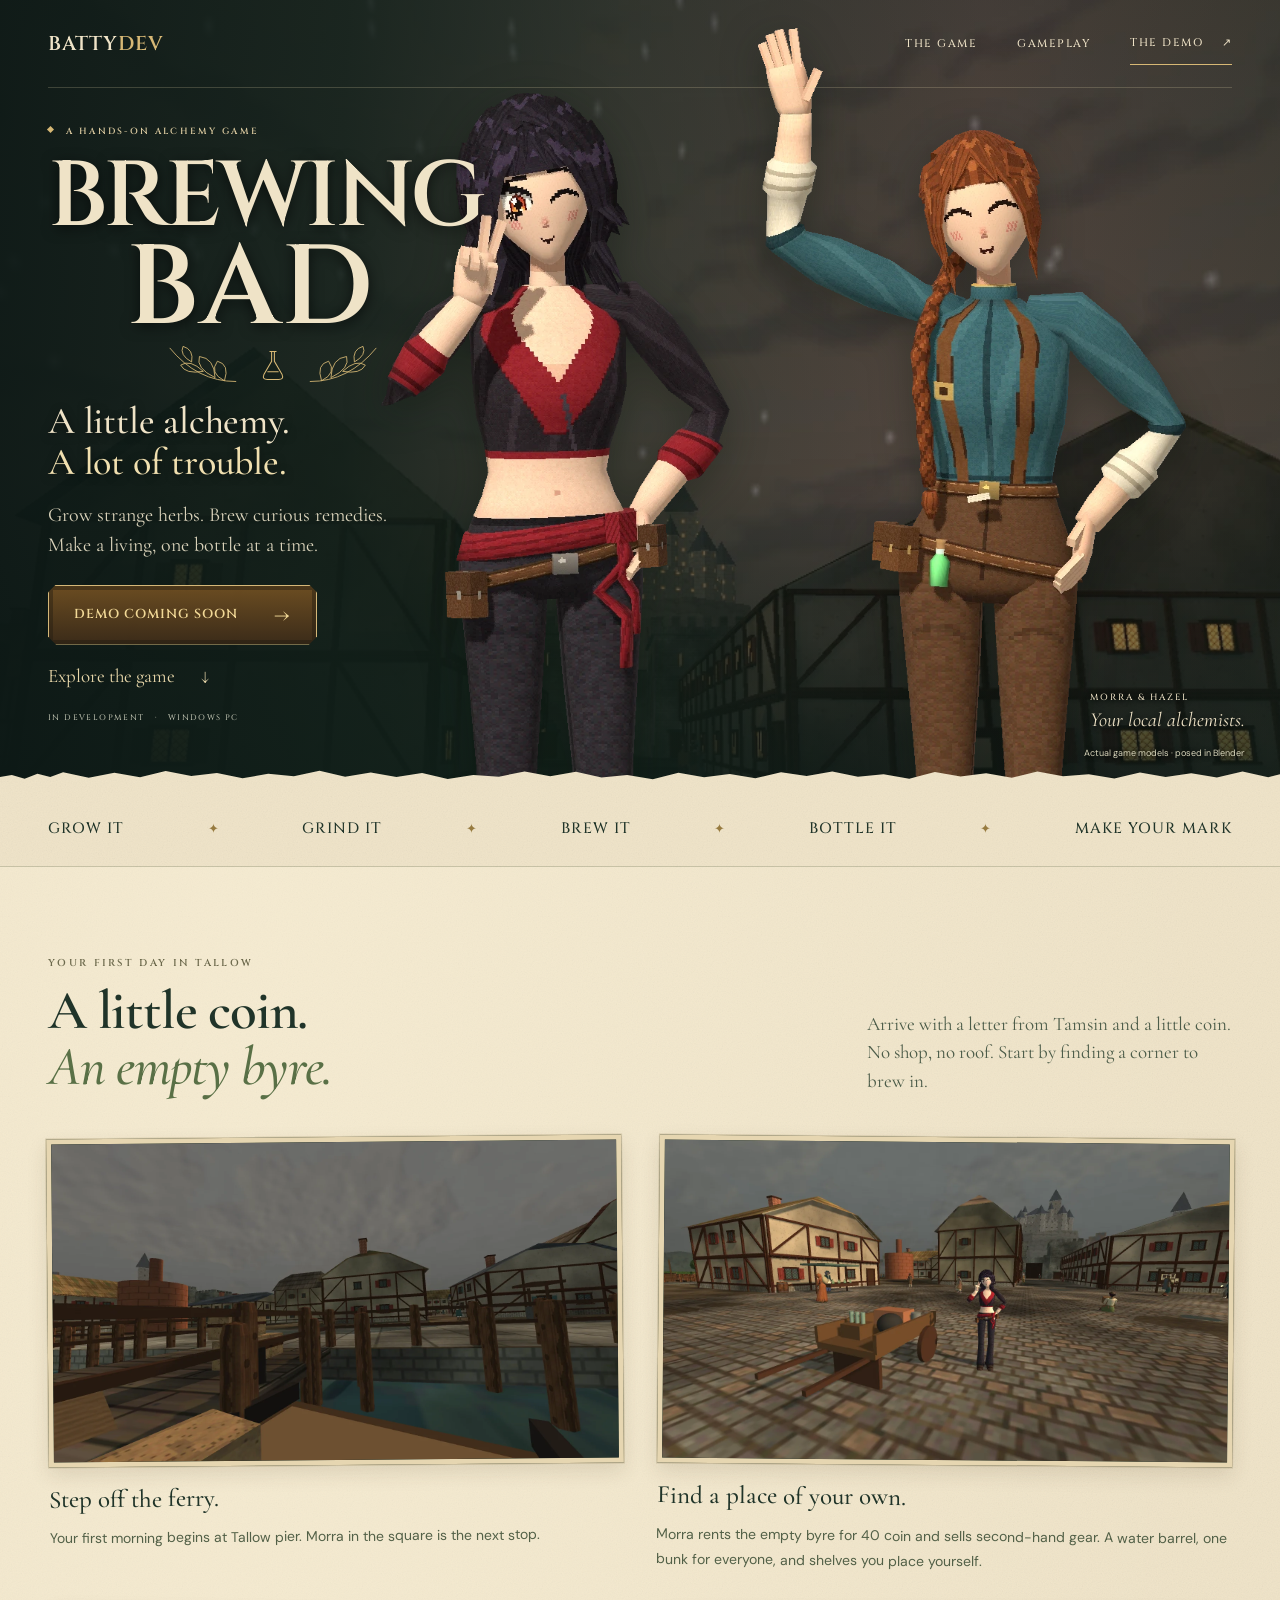
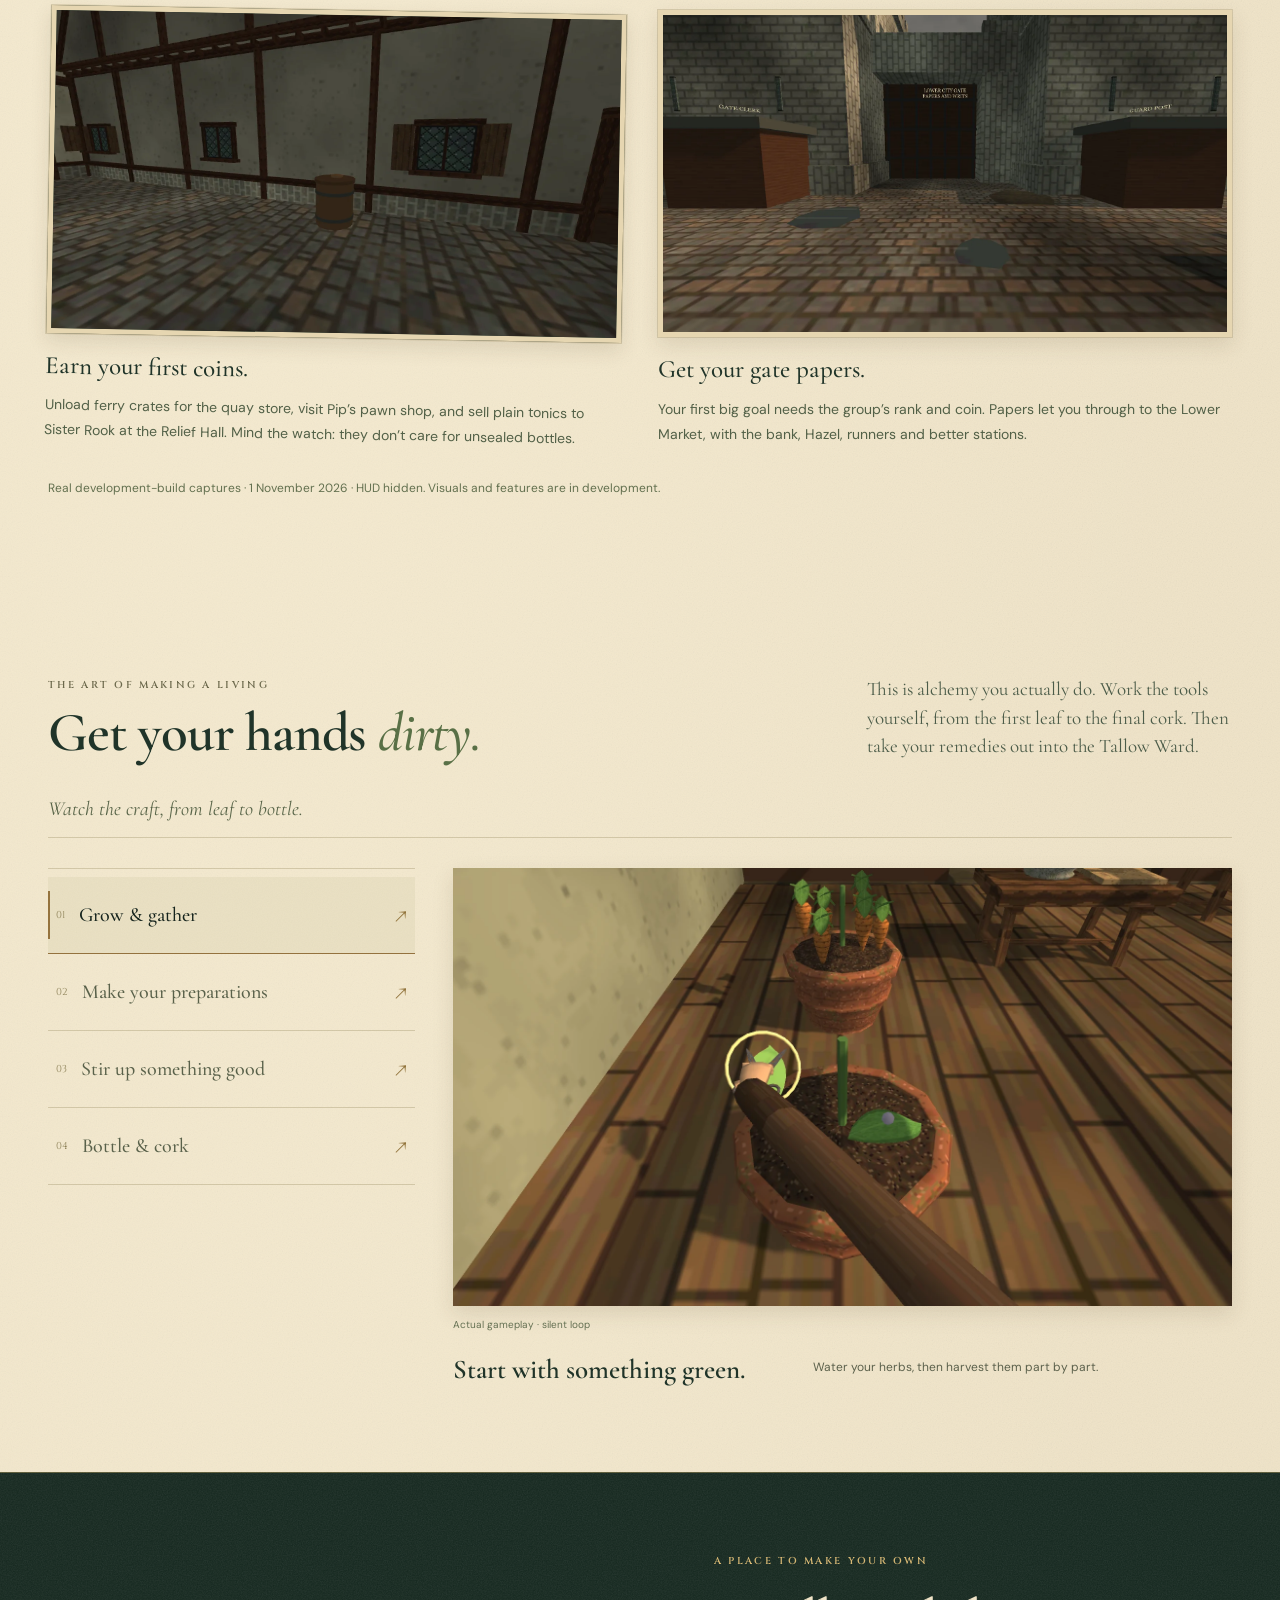
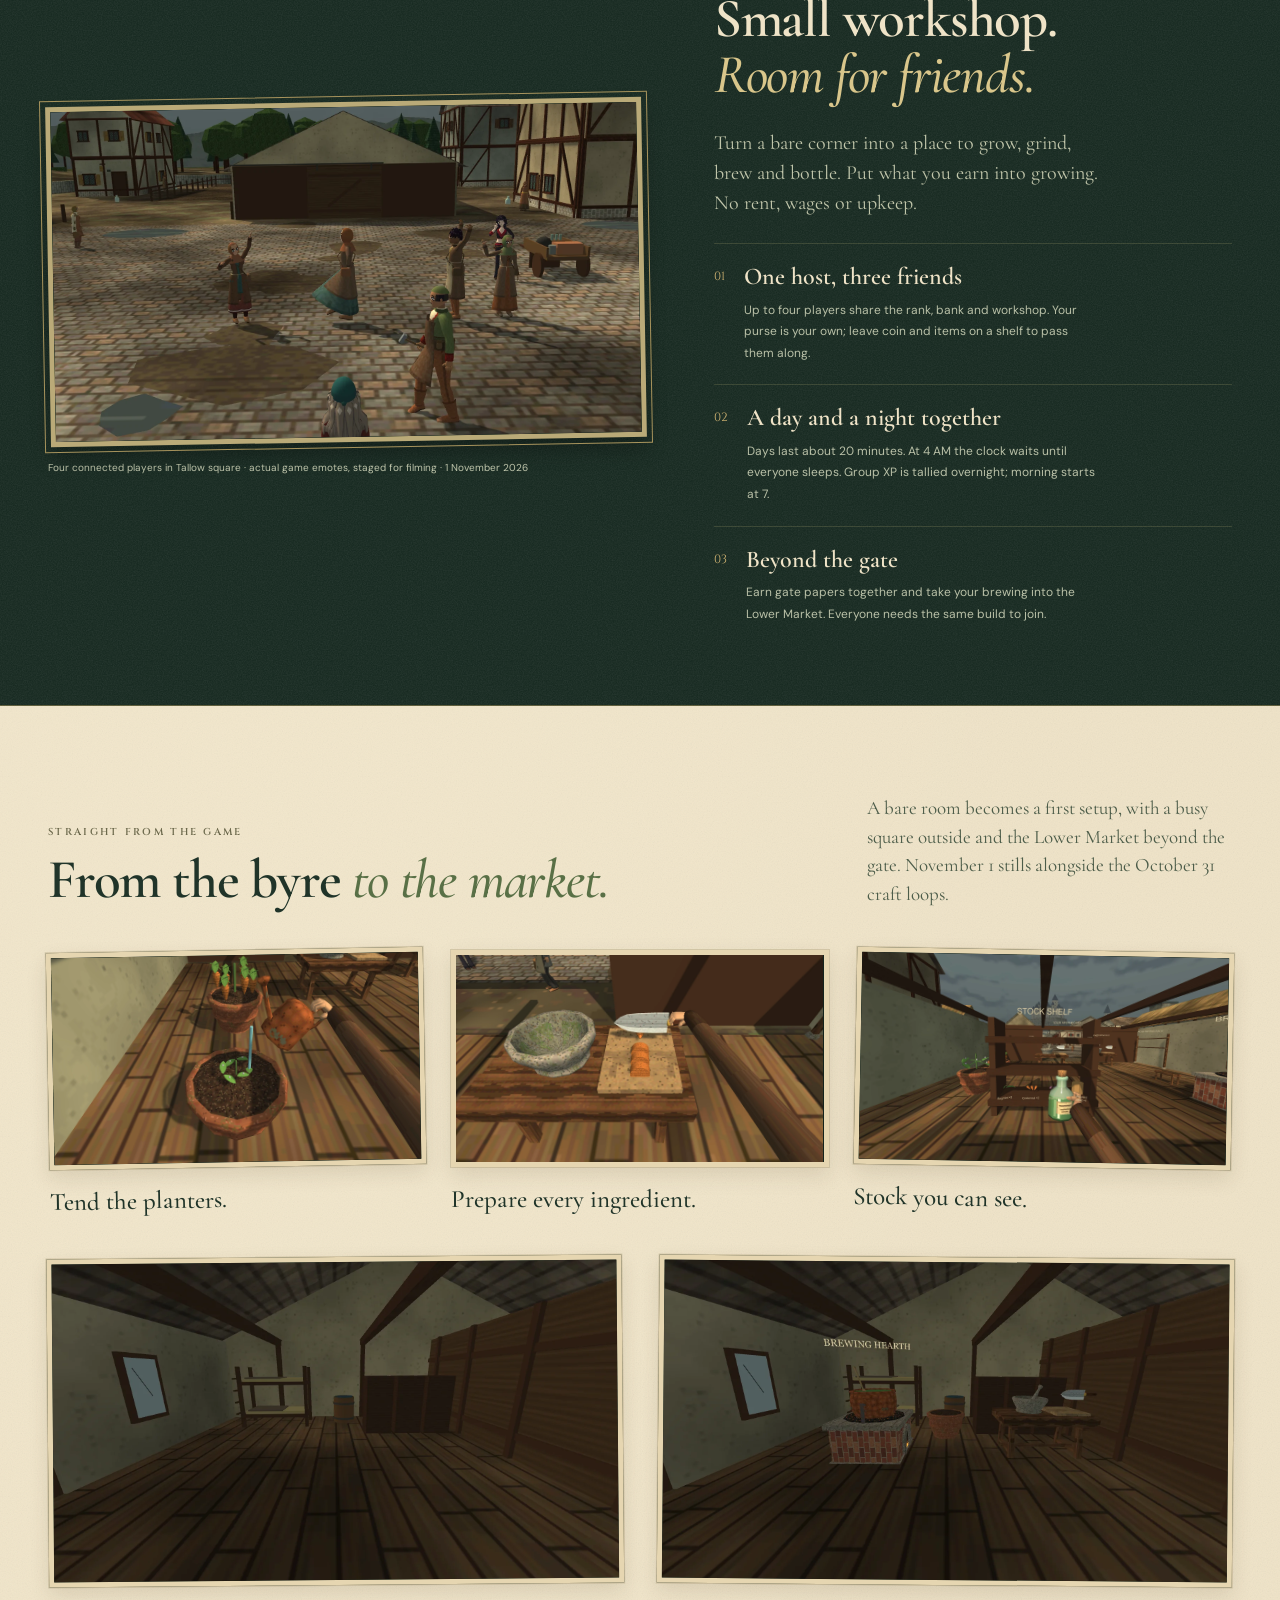
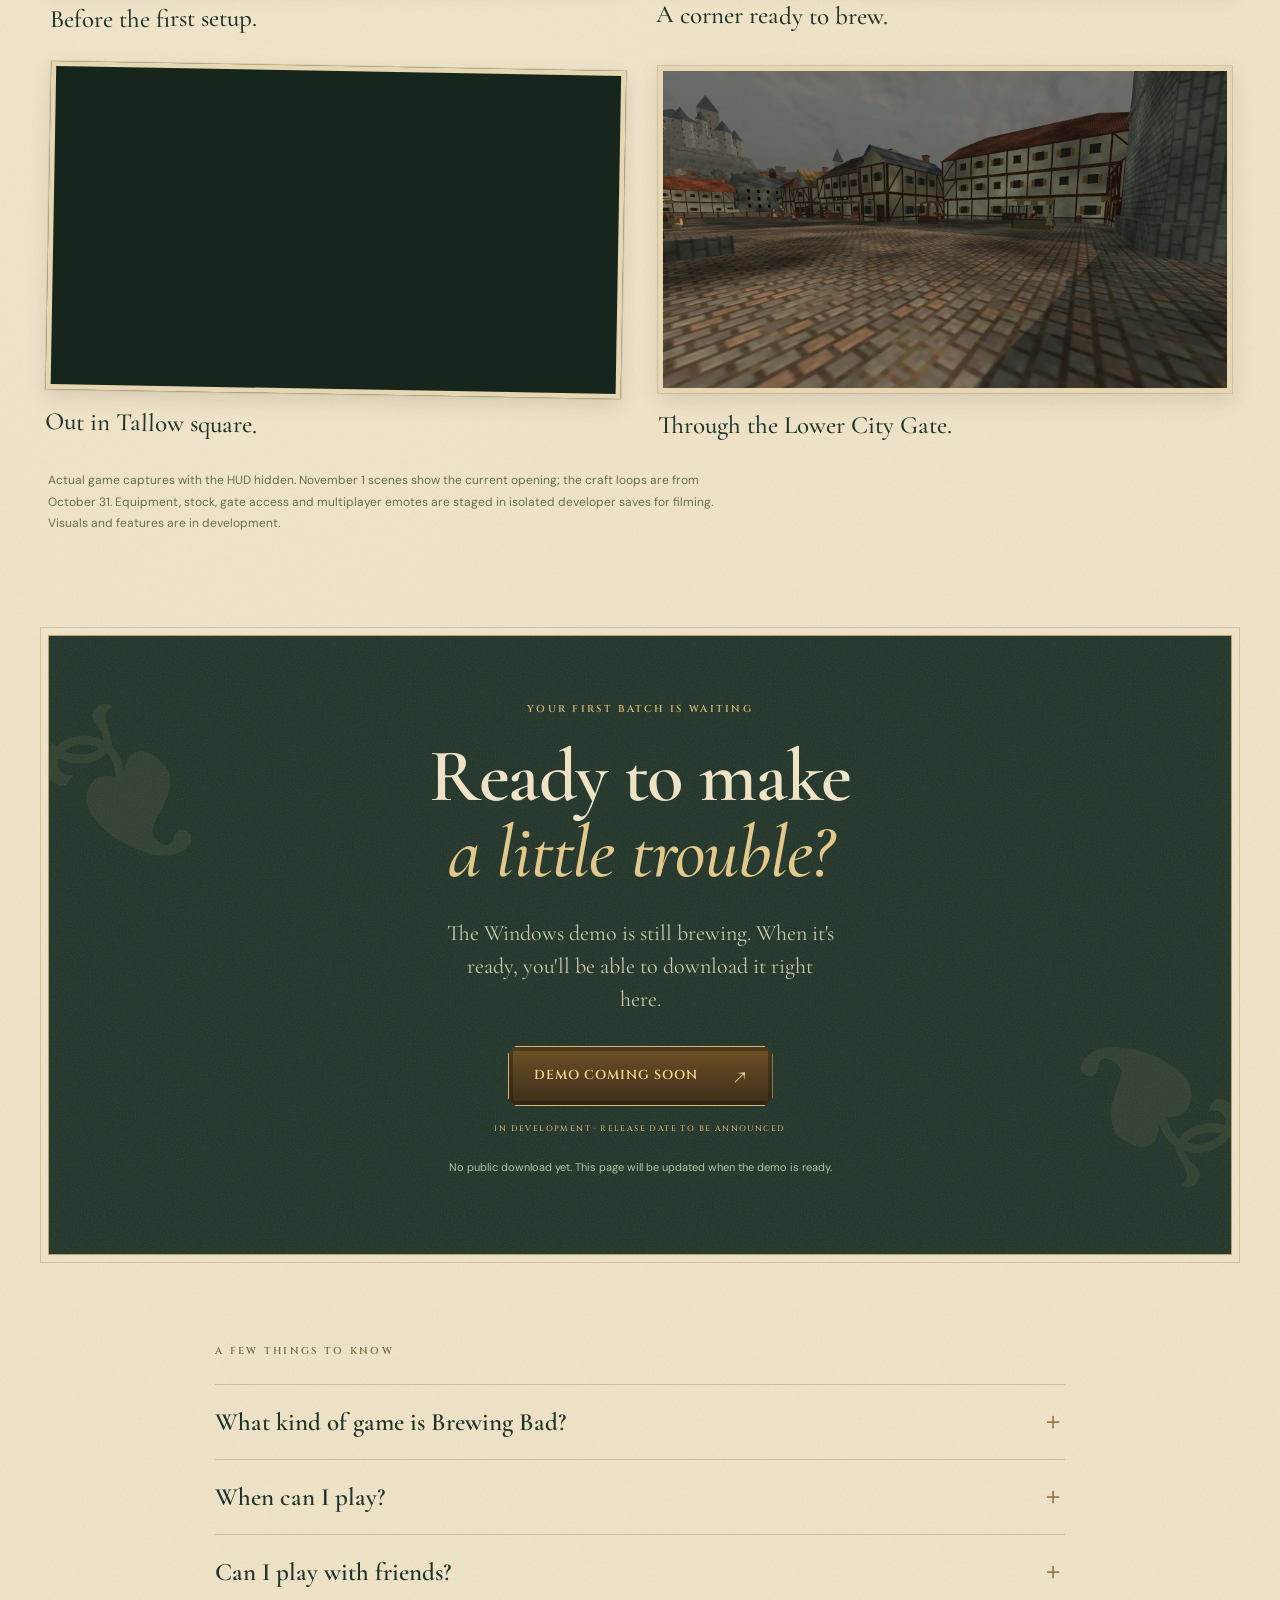
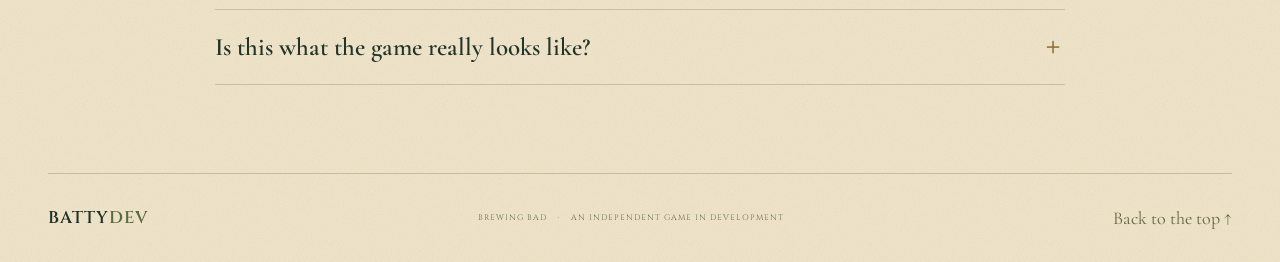
==== commit 91441f9a: "Refresh the public promo with current opening and multiplayer captures" ====
--- a/index.html
+++ b/index.html
@@ -5,23 +5,24 @@
   <meta name="viewport" content="width=device-width, initial-scale=1">
   <meta name="theme-color" content="#14201b">
   <title>Brewing Bad — A little alchemy. A lot of trouble.</title>
-  <meta name="description" content="Get your hands dirty in Brewing Bad, a first-person alchemy game. Grow strange herbs, brew remedies, and build your apothecary in the Tallow Ward. Windows demo coming soon.">
+  <meta name="description" content="Get your hands dirty in Brewing Bad, a first-person alchemy game. Arrive by ferry, rent an empty byre, and brew your way through the Tallow Ward. Windows demo coming soon.">
   <link rel="canonical" href="https://battydev.com/brewingbad/">
   <meta property="og:type" content="website">
   <meta property="og:title" content="Brewing Bad — A little alchemy. A lot of trouble.">
   <meta property="og:description" content="Grow it. Grind it. Brew it. Bottle it. A hands-on alchemy game from BattyDev. Windows demo coming soon.">
-  <meta property="og:image" content="https://battydev.com/brewingbad/assets/social.jpg?v=3">
+  <meta property="og:image" content="https://battydev.com/brewingbad/assets/social.jpg?v=4">
   <meta name="twitter:card" content="summary_large_image">
   <link rel="icon" href="assets/favicon.svg" type="image/svg+xml">
   <link rel="stylesheet" href="style.css?v=5">
+  <link rel="stylesheet" href="public-refresh.css?v=1">
   <script src="demo-config.js?v=1" defer></script>
-  <script src="script.js?v=5" defer></script>
+  <script src="script.js?v=6" defer></script>
 </head>
 <body>
   <a class="skip" href="#main">Skip to content</a>
   <header class="header wrap">
     <a class="batty" href="/" aria-label="BattyDev home">BATTY<span>DEV</span><span class="slash"> / </span><span class="project-name">BREWING BAD</span></a>
-    <nav aria-label="Main navigation"><a href="#gameplay">The game</a><a href="#screenshots">Gameplay</a><a class="nav-demo" href="#demo">The demo <span aria-hidden="true">↗</span></a></nav>
+    <nav aria-label="Main navigation"><a href="#opening">The game</a><a href="#screenshots">Gameplay</a><a class="nav-demo" href="#demo">The demo <span aria-hidden="true">↗</span></a></nav>
   </header>
   <main id="main">
     <section class="hero" aria-labelledby="game-title">
@@ -32,7 +33,7 @@
         <div class="herbal-rule" aria-hidden="true"><svg class="sprig" viewBox="0 0 100 55"><path d="M95 48Q45 48 10 5M68 43Q67 18 48 16Q43 31 68 43ZM53 35Q30 39 24 27Q36 19 53 35ZM38 23Q41 7 27 3Q22 14 38 23ZM80 47Q87 26 71 22Q60 37 80 47Z"/></svg><svg class="flask" viewBox="0 0 40 48"><path d="M15 4h10M18 4v14L7 37q-3 7 5 7h16q8 0 5-7L22 18V4M12 33h16"/></svg><svg class="sprig mirror" viewBox="0 0 100 55"><path d="M95 48Q45 48 10 5M68 43Q67 18 48 16Q43 31 68 43ZM53 35Q30 39 24 27Q36 19 53 35ZM38 23Q41 7 27 3Q22 14 38 23ZM80 47Q87 26 71 22Q60 37 80 47Z"/></svg></div>
         <p class="tagline">A little alchemy.<br><em>A lot of trouble.</em></p>
         <p class="hero-description">Grow strange herbs. Brew curious remedies.<br>Make a living, one bottle at a time.</p>
-        <div class="hero-actions"><a class="button primary" href="#demo" data-demo-cta>Demo coming soon <span aria-hidden="true">→</span></a><a class="text-link" href="#gameplay">Explore the game <span aria-hidden="true">↓</span></a></div>
+        <div class="hero-actions"><a class="button primary" href="#demo" data-demo-cta>Demo coming soon <span aria-hidden="true">→</span></a><a class="text-link" href="#opening">Explore the game <span aria-hidden="true">↓</span></a></div>
         <p class="micro">IN DEVELOPMENT <span>·</span> WINDOWS PC</p>
       </div>
       <div class="hero-art">
@@ -42,6 +43,8 @@
       </div>
     </section>
     <div class="recipe-strip" aria-label="The brewing loop"><div class="wrap"><span>GROW IT</span><b aria-hidden="true">✦</b><span>GRIND IT</span><b aria-hidden="true">✦</b><span>BREW IT</span><b aria-hidden="true">✦</b><span>BOTTLE IT</span><b aria-hidden="true">✦</b><span>MAKE YOUR MARK</span></div></div>
+
+    <section id="opening" class="wrap section screenshots opening-captures"><div class="section-heading"><div><p class="eyebrow">YOUR FIRST DAY IN TALLOW</p><h2>A little coin.<br><em>An empty byre.</em></h2></div><p>Arrive with a letter from Tamsin and a little coin. No shop, no roof. Start by finding a corner to brew in.</p></div><div class="gallery gallery-world"><figure><a class="image-button" href="invite/assets/ferry-arrival.webp" aria-label="Open full capture: The ferry arriving at Tallow pier"><img src="invite/assets/ferry-arrival.webp" width="1600" height="900" loading="lazy" decoding="async" alt="The ferry arriving at Tallow pier"></a><figcaption>Step off the ferry.</figcaption><p class="capture-copy">Your first morning begins at Tallow pier. Morra in the square is the next stop.</p></figure><figure><a class="image-button" href="invite/assets/morra-stall.webp" aria-label="Open full capture: Morra and her second-hand stall in Tallow square"><img src="invite/assets/morra-stall.webp" width="1600" height="900" loading="lazy" decoding="async" alt="Morra and her second-hand stall in Tallow square"></a><figcaption>Find a place of your own.</figcaption><p class="capture-copy">Morra rents the empty byre for 40 coin and sells second-hand gear. A water barrel, one bunk for everyone, and shelves you place yourself.</p></figure><figure><a class="image-button" href="invite/assets/odd-job.webp" aria-label="Open full capture: Sister Rook’s alms barrel at the Relief Hall"><img src="invite/assets/odd-job.webp" width="1600" height="900" loading="lazy" decoding="async" alt="Sister Rook’s alms barrel at the Relief Hall"></a><figcaption>Earn your first coins.</figcaption><p class="capture-copy">Unload ferry crates for the quay store, visit Pip’s pawn shop, and sell plain tonics to Sister Rook at the Relief Hall. Mind the watch: they don’t care for unsealed bottles.</p></figure><figure><a class="image-button" href="invite/assets/lower-gate.webp" aria-label="Open full capture: The Lower City Gate without papers"><img src="invite/assets/lower-gate.webp" width="1600" height="900" loading="lazy" decoding="async" alt="The Lower City Gate without papers"></a><figcaption>Get your gate papers.</figcaption><p class="capture-copy">Your first big goal needs the group’s rank and coin. Papers let you through to the Lower Market, with the bank, Hazel, runners and better stations.</p></figure></div><p class="capture-note">Real development-build captures · 1 November 2026 · HUD hidden. Visuals and features are in development.</p></section>
 
     <section id="gameplay" class="gameplay wrap section">
       <div class="section-heading"><div><p class="eyebrow">THE ART OF MAKING A LIVING</p><h2>Get your hands <em>dirty.</em></h2></div><p>This is alchemy you actually do. Work the tools yourself, from the first leaf to the final cork. Then take your remedies out into the Tallow Ward.</p></div>
@@ -53,17 +56,17 @@
           <button role="tab" id="tab-brew" aria-controls="process-panel" aria-selected="false" tabindex="-1" data-step="brew"><span>03</span> Stir up something good <b aria-hidden="true">↗</b></button>
           <button role="tab" id="tab-bottle" aria-controls="process-panel" aria-selected="false" tabindex="-1" data-step="bottle"><span>04</span> Bottle & cork <b aria-hidden="true">↗</b></button>
         </div>
-        <div id="process-panel" class="process-panel" role="tabpanel" aria-labelledby="tab-grow" tabindex="0"><div class="video-frame"><video id="process-video" data-loop-clip muted loop playsinline disablepictureinpicture disableremoteplayback tabindex="-1" preload="none" width="960" height="540" poster="assets/workshop/harvesting.webp" aria-label="Harvest bogmint by trimming ripe parts from the planter."><source src="assets/workshop/harvesting.mp4" type="video/mp4"><p>Your browser cannot play this clip. <a href="assets/workshop/harvesting.mp4">Open the MP4 video.</a></p></video></div><p class="clip-note">Actual gameplay · silent loop</p><div class="process-description"><h3 id="process-title">Start with something green.</h3><p id="process-copy">Tend your planters, water your herbs, and harvest them part by part. There are more ingredients to find beyond your own front door.</p></div></div>
+        <div id="process-panel" class="process-panel" role="tabpanel" aria-labelledby="tab-grow" tabindex="0"><div class="video-frame"><video id="process-video" data-loop-clip muted loop playsinline disablepictureinpicture disableremoteplayback tabindex="-1" preload="none" width="960" height="540" poster="assets/workshop/harvesting.webp" aria-label="Harvest bogmint by trimming ripe parts from the planter."><source src="assets/workshop/harvesting.mp4" type="video/mp4"><p>Your browser cannot play this clip. <a href="assets/workshop/harvesting.mp4">Open the MP4 video.</a></p></video></div><p class="clip-note">Actual gameplay · silent loop</p><div class="process-description"><h3 id="process-title">Start with something green.</h3><p id="process-copy">Water your herbs, then harvest them part by part.</p></div></div>
       </div>
     </section>
 
-    <section class="ward-section"><div class="wrap ward-layout"><div class="ward-image"><div class="video-frame"><video data-loop-clip muted loop playsinline disablepictureinpicture disableremoteplayback tabindex="-1" preload="none" width="960" height="540" poster="assets/workshop/placing-equipment.webp" aria-label="Preview, rotate, and place a purchased preparation bench in the workshop."><source src="assets/workshop/placing-equipment.mp4" type="video/mp4"><p>Your browser cannot play this clip. <a href="assets/workshop/placing-equipment.mp4">Open the MP4 video.</a></p></video></div><p class="clip-note">Arrange your workshop · actual gameplay</p></div><div class="ward-copy"><p class="eyebrow">02 / A PLACE TO MAKE YOUR OWN</p><h2>Small workshop.<br><em>Big ambitions.</em></h2><p>Read a customer's note. Work out the remedy. Make the batch, deliver the bottles, and put your earnings back into the shop.</p><ul class="features"><li><span>01</span><div><h3>Learn your craft</h3><p>Discover recipes, try preparation methods, and weigh a remedy's benefits against its side effects.</p></div></li><li><span>02</span><div><h3>Grow your operation</h3><p>Turn a few coins into more planters, shelving, and better brewing equipment.</p></div></li><li><span>03</span><div><h3>Bring a friend to the bench</h3><p>The current prototype supports a host and up to three guests over LAN, sharing a workshop and discoveries.</p></div></li></ul></div></div></section>
+    <section class="ward-section"><div class="wrap ward-layout"><div class="ward-image"><div class="video-frame"><video id="multiplayer-video" data-loop-clip muted loop playsinline disablepictureinpicture disableremoteplayback tabindex="-1" preload="none" width="960" height="540" poster="invite/assets/coop-four-friends.webp" aria-label="Four connected players wave, cheer, dance a jig and dance a reel in Tallow square."><source src="invite/assets/coop-four-friends.mp4" type="video/mp4"><p>Your browser cannot play this clip. <a href="invite/assets/coop-four-friends.mp4">Open the MP4 video.</a></p></video></div><p class="clip-note">Four connected players in Tallow square · actual game emotes, staged for filming · 1 November 2026</p></div><div class="ward-copy"><p class="eyebrow">A PLACE TO MAKE YOUR OWN</p><h2>Small workshop.<br><em>Room for friends.</em></h2><p>Turn a bare corner into a place to grow, grind, brew and bottle. Put what you earn into growing. No rent, wages or upkeep.</p><ul class="features"><li><span>01</span><div><h3>One host, three friends</h3><p>Up to four players share the rank, bank and workshop. Your purse is your own; leave coin and items on a shelf to pass them along.</p></div></li><li><span>02</span><div><h3>A day and a night together</h3><p>Days last about 20 minutes. At 4 AM the clock waits until everyone sleeps. Group XP is tallied overnight; morning starts at 7.</p></div></li><li><span>03</span><div><h3>Beyond the gate</h3><p>Earn gate papers together and take your brewing into the Lower Market. Everyone needs the same build to join.</p></div></li></ul></div></div></section>
 
-    <section id="screenshots" class="wrap section screenshots"><div class="section-heading"><div><p class="eyebrow">STRAIGHT FROM THE GAME</p><h2>The workshop, <em>in motion.</em></h2></div><p>Grow the next crop, prepare your ingredients, and keep the shelves stocked. Short clips from the October 31 development build.</p></div><div class="gallery"><figure><div class="video-frame"><video data-loop-clip muted loop playsinline disablepictureinpicture disableremoteplayback tabindex="-1" preload="none" width="960" height="540" poster="assets/workshop/watering.webp" aria-label="Tip the watering can to water a planter."><source src="assets/workshop/watering.mp4" type="video/mp4"><p>Your browser cannot play this clip. <a href="assets/workshop/watering.mp4">Open the MP4 video.</a></p></video></div><figcaption>Tend the planters.</figcaption></figure><figure><div class="video-frame"><video data-loop-clip muted loop playsinline disablepictureinpicture disableremoteplayback tabindex="-1" preload="none" width="960" height="540" poster="assets/workshop/slicing.webp" aria-label="Make deliberate cuts to slice a root at the preparation bench."><source src="assets/workshop/slicing.mp4" type="video/mp4"><p>Your browser cannot play this clip. <a href="assets/workshop/slicing.mp4">Open the MP4 video.</a></p></video></div><figcaption>Prepare every ingredient.</figcaption></figure><figure><div class="video-frame"><video data-loop-clip muted loop playsinline disablepictureinpicture disableremoteplayback tabindex="-1" preload="none" width="960" height="540" poster="assets/workshop/stocking-shelves.webp" aria-label="Transfer ingredients and bottles into the shared stock shelf."><source src="assets/workshop/stocking-shelves.mp4" type="video/mp4"><p>Your browser cannot play this clip. <a href="assets/workshop/stocking-shelves.mp4">Open the MP4 video.</a></p></video></div><figcaption>Stock you can see.</figcaption></figure></div><p class="capture-note">Actual game captures with the HUD hidden. Equipment and stock are staged for filming; visuals and features are in development.</p></section>
+    <section id="screenshots" class="wrap section screenshots"><div class="section-heading"><div><p class="eyebrow">STRAIGHT FROM THE GAME</p><h2>From the byre <em>to the market.</em></h2></div><p>A bare room becomes a first setup, with a busy square outside and the Lower Market beyond the gate. November 1 stills alongside the October 31 craft loops.</p></div><div class="gallery"><figure><div class="video-frame"><video data-loop-clip muted loop playsinline disablepictureinpicture disableremoteplayback tabindex="-1" preload="none" width="960" height="540" poster="assets/workshop/watering.webp" aria-label="Tip the watering can to water a planter."><source src="assets/workshop/watering.mp4" type="video/mp4"><p>Your browser cannot play this clip. <a href="assets/workshop/watering.mp4">Open the MP4 video.</a></p></video></div><figcaption>Tend the planters.</figcaption></figure><figure><div class="video-frame"><video data-loop-clip muted loop playsinline disablepictureinpicture disableremoteplayback tabindex="-1" preload="none" width="960" height="540" poster="assets/workshop/slicing.webp" aria-label="Make deliberate cuts to slice a root at the preparation bench."><source src="assets/workshop/slicing.mp4" type="video/mp4"><p>Your browser cannot play this clip. <a href="assets/workshop/slicing.mp4">Open the MP4 video.</a></p></video></div><figcaption>Prepare every ingredient.</figcaption></figure><figure><div class="video-frame"><video data-loop-clip muted loop playsinline disablepictureinpicture disableremoteplayback tabindex="-1" preload="none" width="960" height="540" poster="assets/workshop/stocking-shelves.webp" aria-label="Transfer ingredients and bottles into the shared stock shelf."><source src="assets/workshop/stocking-shelves.mp4" type="video/mp4"><p>Your browser cannot play this clip. <a href="assets/workshop/stocking-shelves.mp4">Open the MP4 video.</a></p></video></div><figcaption>Stock you can see.</figcaption></figure></div><div class="gallery gallery-world scene-gallery"><figure><a class="image-button" href="invite/assets/byre-before.webp" aria-label="Open full capture: The byre before any brewing gear is placed"><img src="invite/assets/byre-before.webp" width="1600" height="900" loading="lazy" decoding="async" alt="The byre before any brewing gear is placed"></a><figcaption>Before the first setup.</figcaption></figure><figure><a class="image-button" href="invite/assets/byre-after.webp" aria-label="Open full capture: The same byre with starter brewing gear placed"><img src="invite/assets/byre-after.webp" width="1600" height="900" loading="lazy" decoding="async" alt="The same byre with starter brewing gear placed"></a><figcaption>A corner ready to brew.</figcaption></figure><figure><a class="image-button" href="invite/assets/tallow-square.webp" aria-label="Open full capture: The Tallow square and its crowd"><img src="invite/assets/tallow-square.webp" width="1600" height="900" loading="lazy" decoding="async" alt="The Tallow square and its crowd"></a><figcaption>Out in Tallow square.</figcaption></figure><figure><a class="image-button" href="invite/assets/lower-market.webp" aria-label="Open full capture: The Lower Market beyond the city gate"><img src="invite/assets/lower-market.webp" width="1600" height="900" loading="lazy" decoding="async" alt="The Lower Market beyond the city gate"></a><figcaption>Through the Lower City Gate.</figcaption></figure></div><p class="capture-note">Actual game captures with the HUD hidden. November 1 scenes show the current opening; the craft loops are from October 31. Equipment, stock, gate access and multiplayer emotes are staged in isolated developer saves for filming. Visuals and features are in development.</p></section>
 
     <section id="demo" class="demo-section wrap"><div class="demo-decoration" aria-hidden="true">✳</div><p class="eyebrow">YOUR FIRST BATCH IS WAITING</p><h2>Ready to make<br><em>a little trouble?</em></h2><p id="demo-description">The Windows demo is still brewing. When it's ready, you'll be able to download it right here.</p><a class="button primary" id="download-demo" href="#demo-status" aria-describedby="demo-status">Demo coming soon <span aria-hidden="true">↗</span></a><p id="demo-status" class="micro" tabindex="-1">IN DEVELOPMENT · RELEASE DATE TO BE ANNOUNCED</p><p class="demo-honesty">No public download yet. This page will be updated when the demo is ready.</p></section>
 
-    <section class="wrap faq section"><p class="eyebrow">A FEW THINGS TO KNOW</p><details><summary>What kind of game is Brewing Bad?<span aria-hidden="true">＋</span></summary><p>A first-person alchemy and workshop game. Grow and gather ingredients, prepare them by hand, brew remedies, and fill customer requests to develop your apothecary.</p></details><details><summary>When can I play?<span aria-hidden="true">＋</span></summary><p>A Windows PC demo is planned. There isn't a public release date yet. The download will appear in the demo section when it's ready.</p></details><details><summary>Can I play with friends?<span aria-hidden="true">＋</span></summary><p>The prototype supports one host and up to three guests on a trusted local network. Online matchmaking and Steam invitations are not available in the current build. Demo multiplayer details will be confirmed before release.</p></details><details><summary>Is this what the game really looks like?<span aria-hidden="true">＋</span></summary><p>Yes. The videos are actual development-build captures with the HUD hidden. Workshop equipment and stock are staged for filming. Morra and Hazel in the header are the actual game models, posed and rendered in Blender. Visuals and features may change during development.</p></details></section>
+    <section class="wrap faq section"><p class="eyebrow">A FEW THINGS TO KNOW</p><details><summary>What kind of game is Brewing Bad?<span aria-hidden="true">＋</span></summary><p>A first-person alchemy and workshop game. Arrive by ferry, rent an empty byre, grow and prepare ingredients by hand, and brew remedies. Earn rank and coin for gate papers into the Lower Market.</p></details><details><summary>When can I play?<span aria-hidden="true">＋</span></summary><p>A Windows PC demo is planned. There isn't a public release date yet. The download will appear in the demo section when it's ready.</p></details><details><summary>Can I play with friends?<span aria-hidden="true">＋</span></summary><p>The current development build supports one host and up to three friends using the host’s address over LAN or a configured internet connection. You share rank, the bank and the workshop, while keeping your own purse. Everyone needs the exact same build. Public demo multiplayer details remain in development.</p></details><details><summary>Is this what the game really looks like?<span aria-hidden="true">＋</span></summary><p>Yes. These are actual development-build captures with the HUD hidden. The four-player video uses one host and three connected joiners performing the game’s emotes. Equipment, stock, gate access and emotes are staged for filming. Morra and Hazel in the header are the actual game models, posed and rendered in Blender. Visuals and features may change during development.</p></details></section>
   </main>
   <footer class="wrap footer"><a class="batty" href="/">BATTY<span>DEV</span></a><p>BREWING BAD <span>·</span> AN INDEPENDENT GAME IN DEVELOPMENT</p><a href="#main">Back to the top ↑</a></footer>
 
--- a/public-refresh.css
+++ b/public-refresh.css
@@ -0,0 +1,6 @@
+/* Public-page capture additions; the invite keeps its own layout. */
+.opening-captures .gallery-world{margin-top:0}
+.capture-copy{font-size:14px;line-height:1.8;color:#526047;margin:13px 0 0}
+.scene-gallery .image-button img,.opening-captures .image-button img{aspect-ratio:16/9;object-fit:cover}
+.scene-gallery{row-gap:35px}
+@media(max-width:700px){.capture-copy{font-size:14px;line-height:1.75}.opening-captures .gallery{gap:32px}}
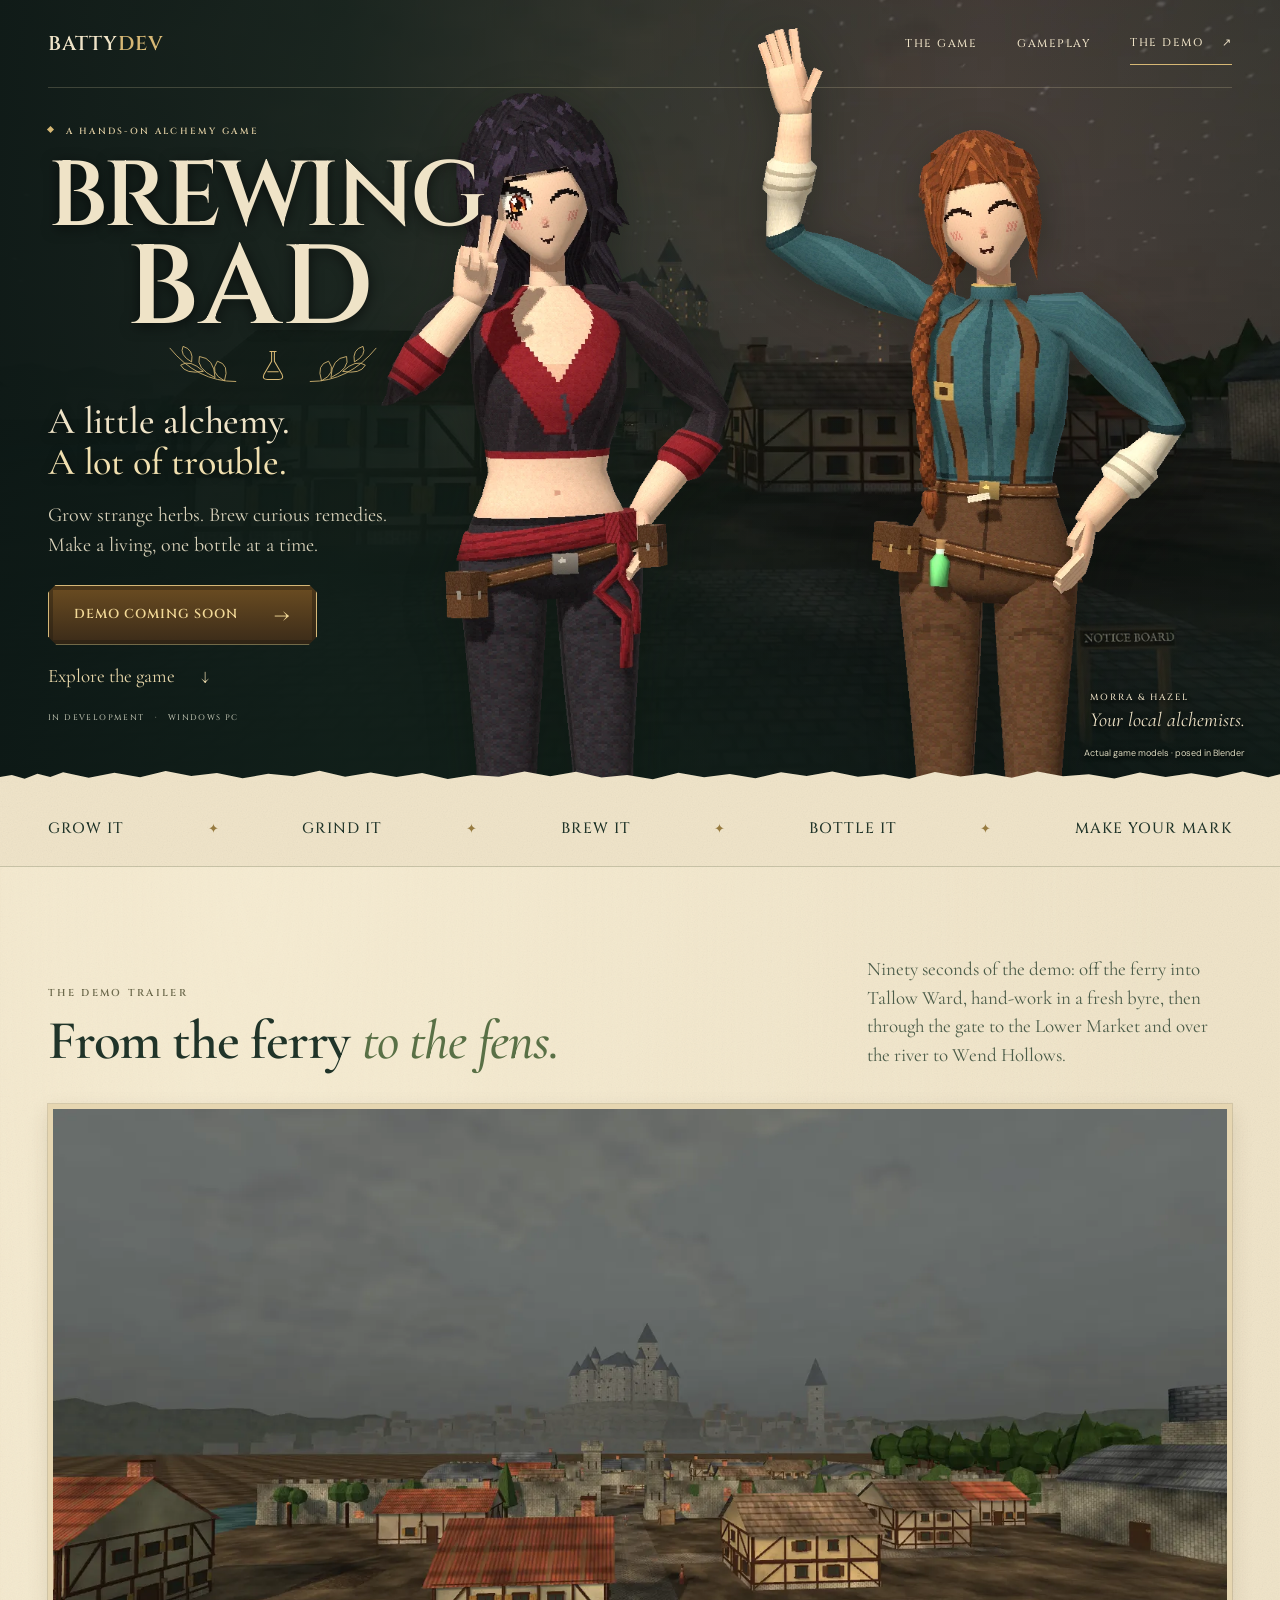
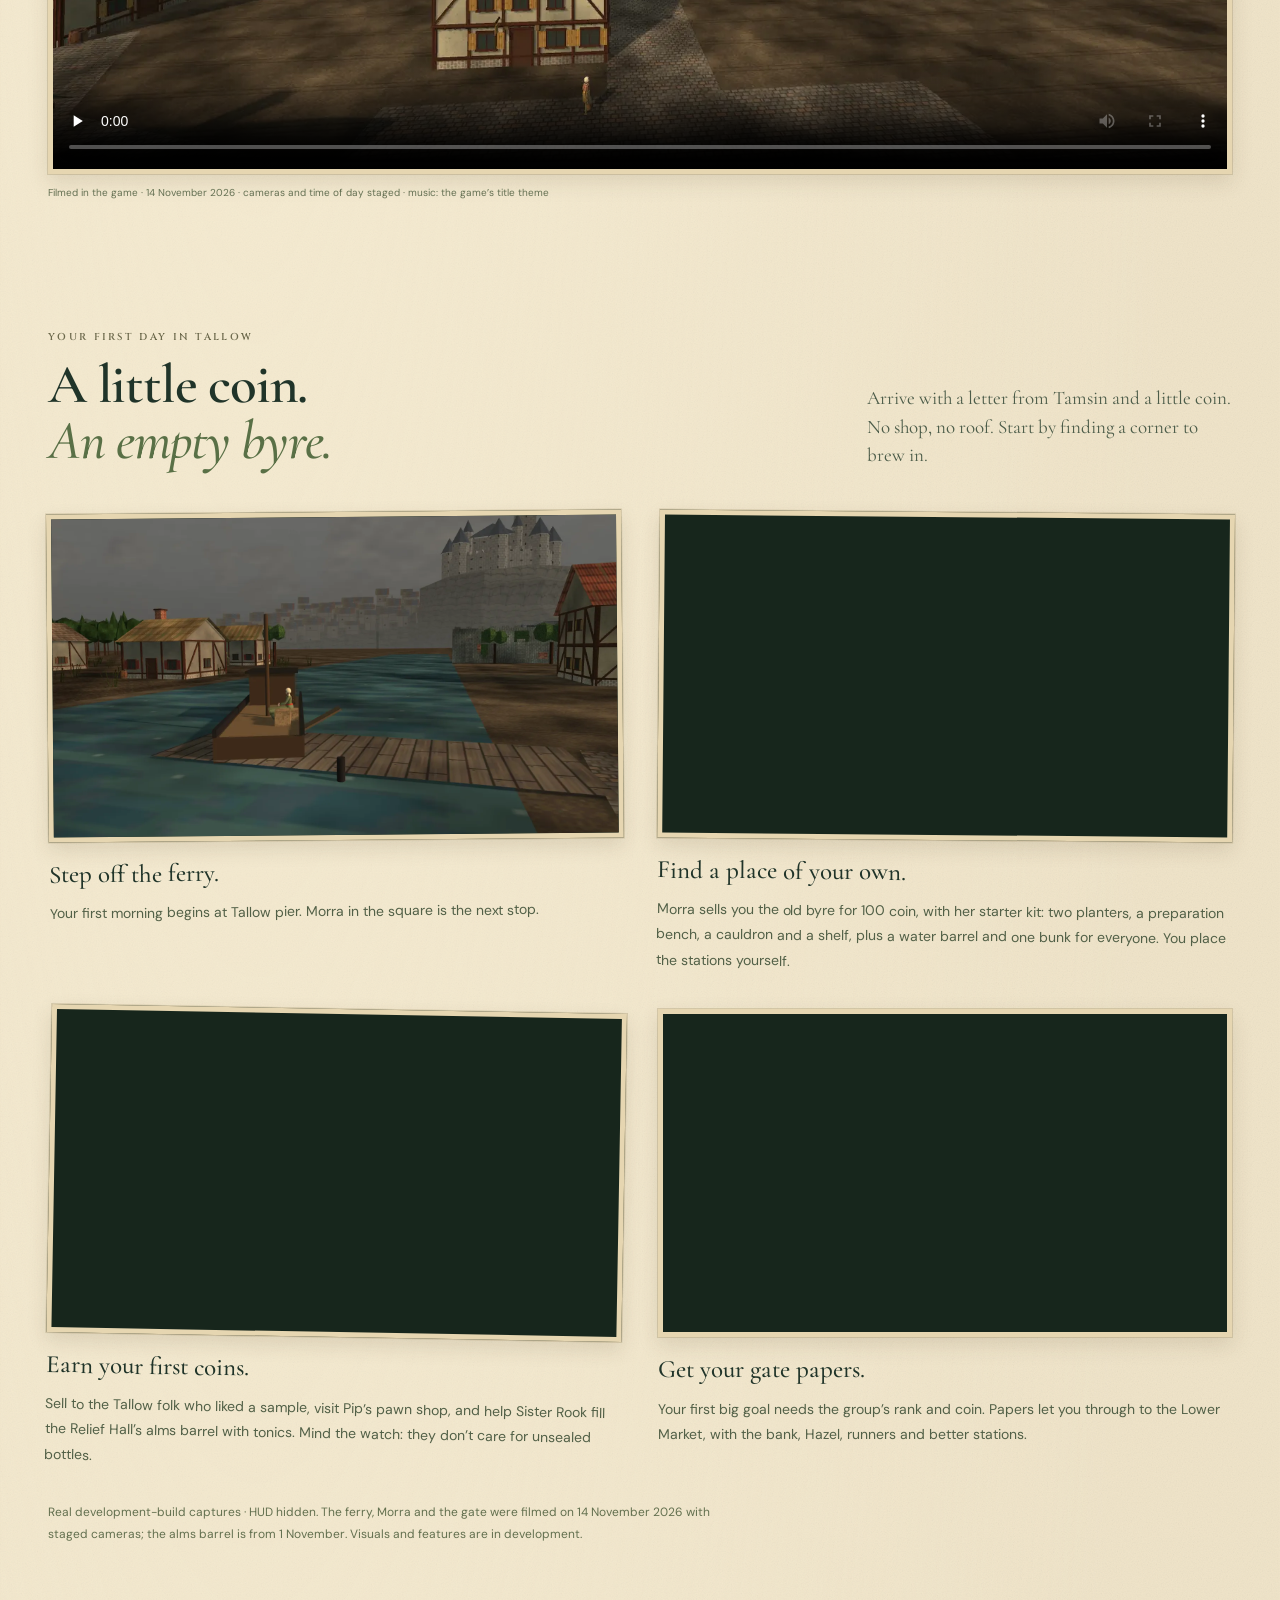
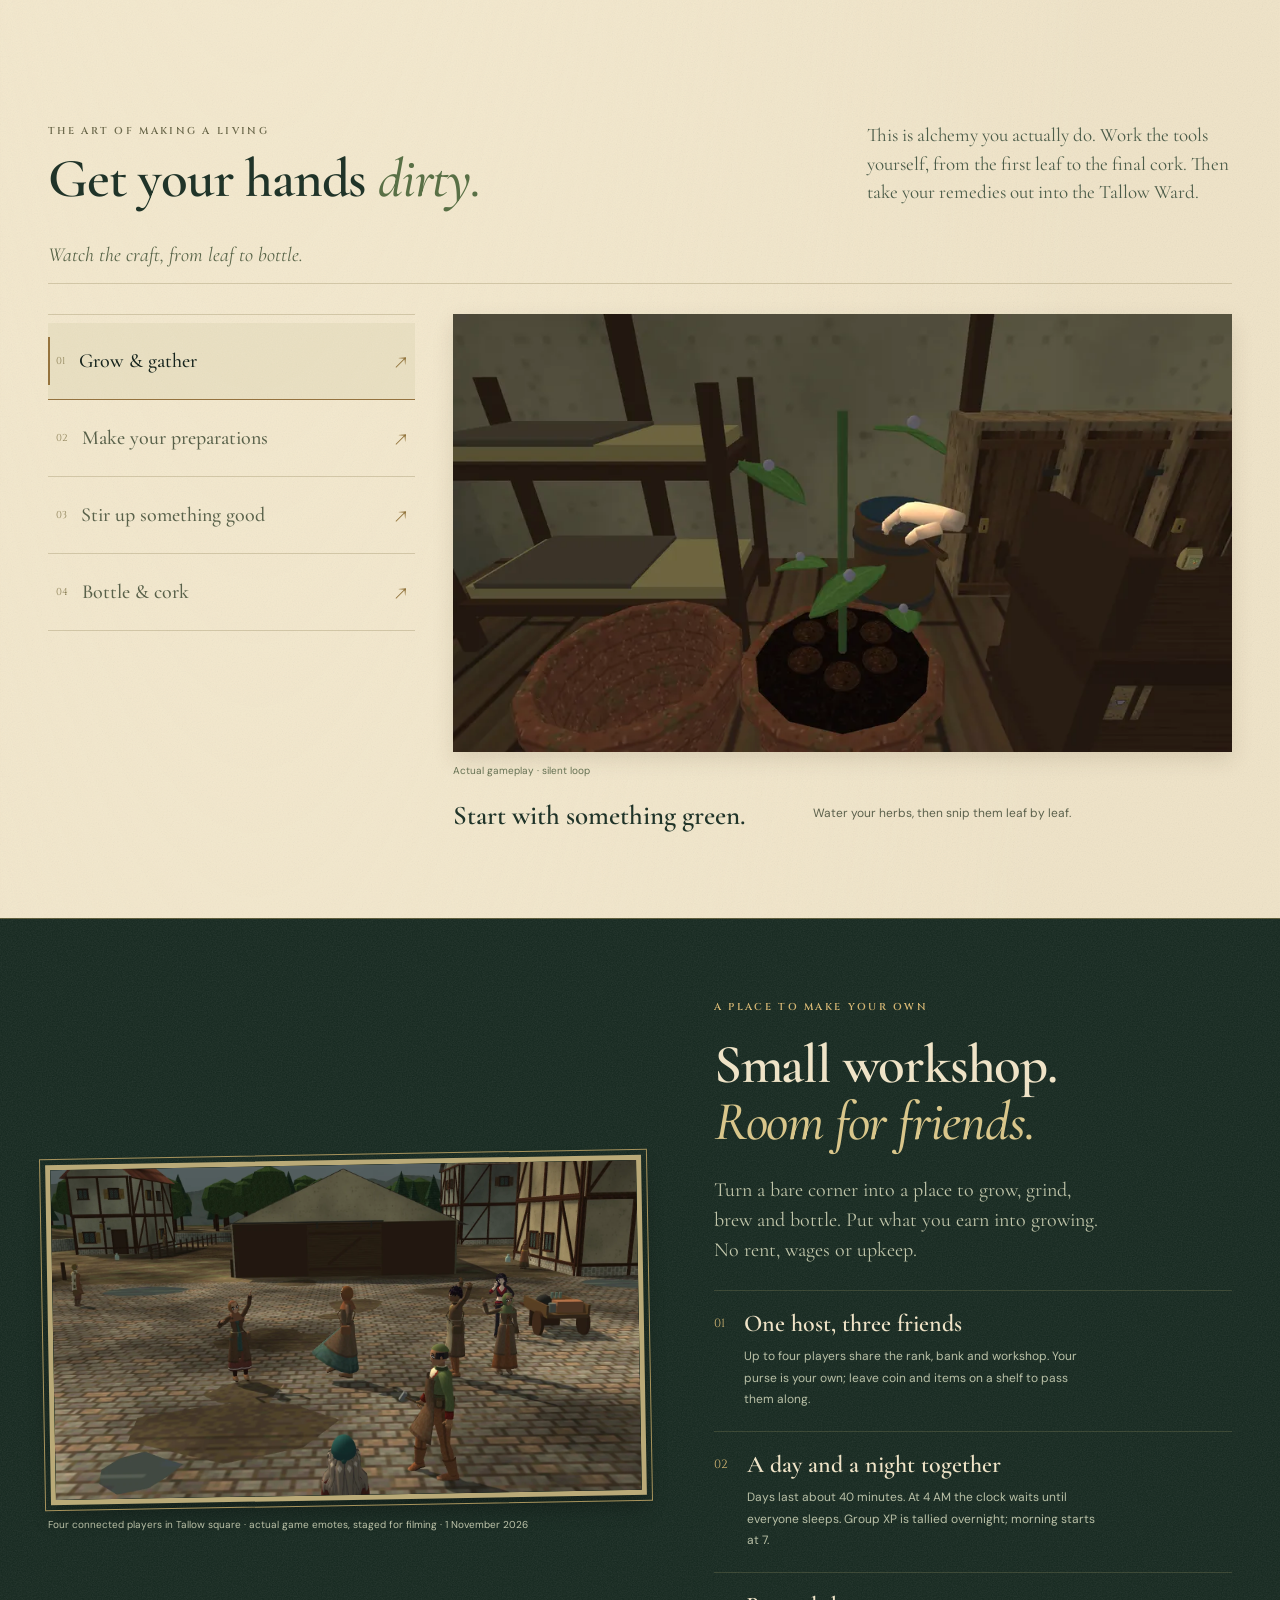
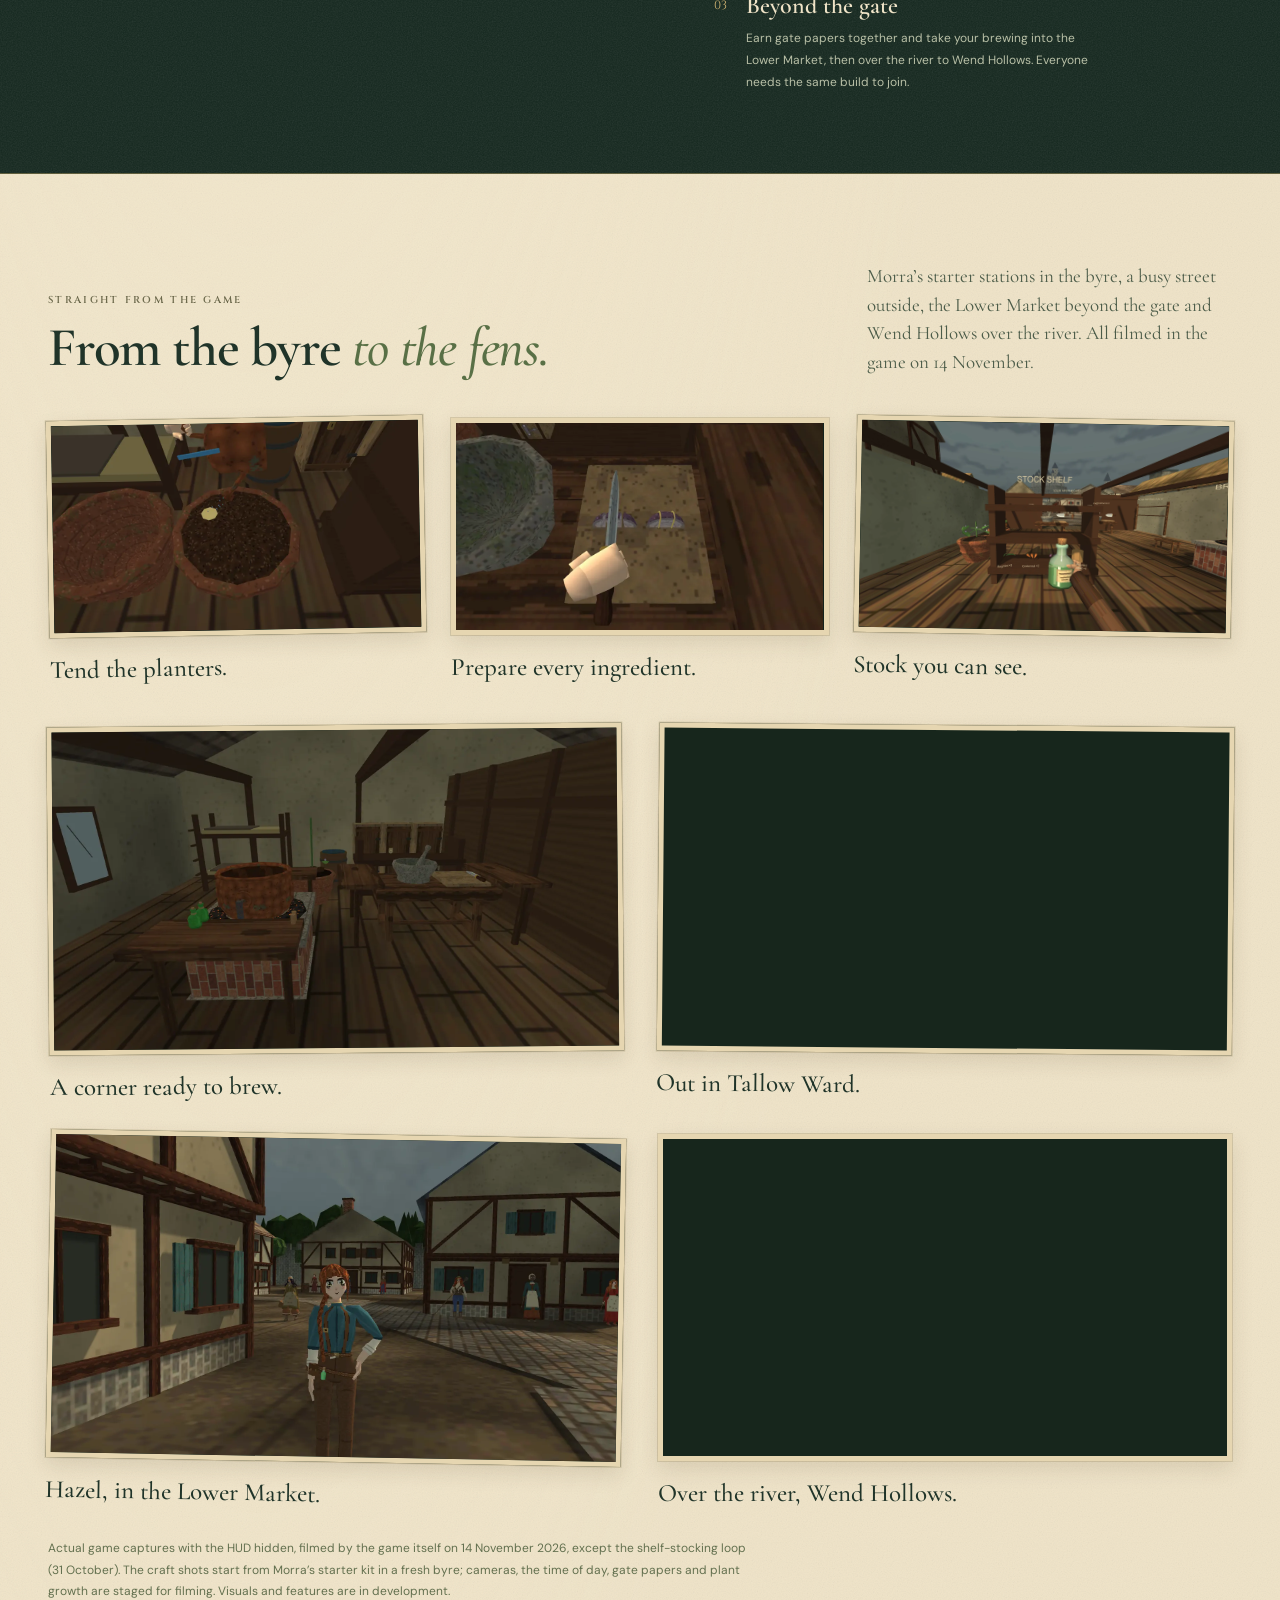
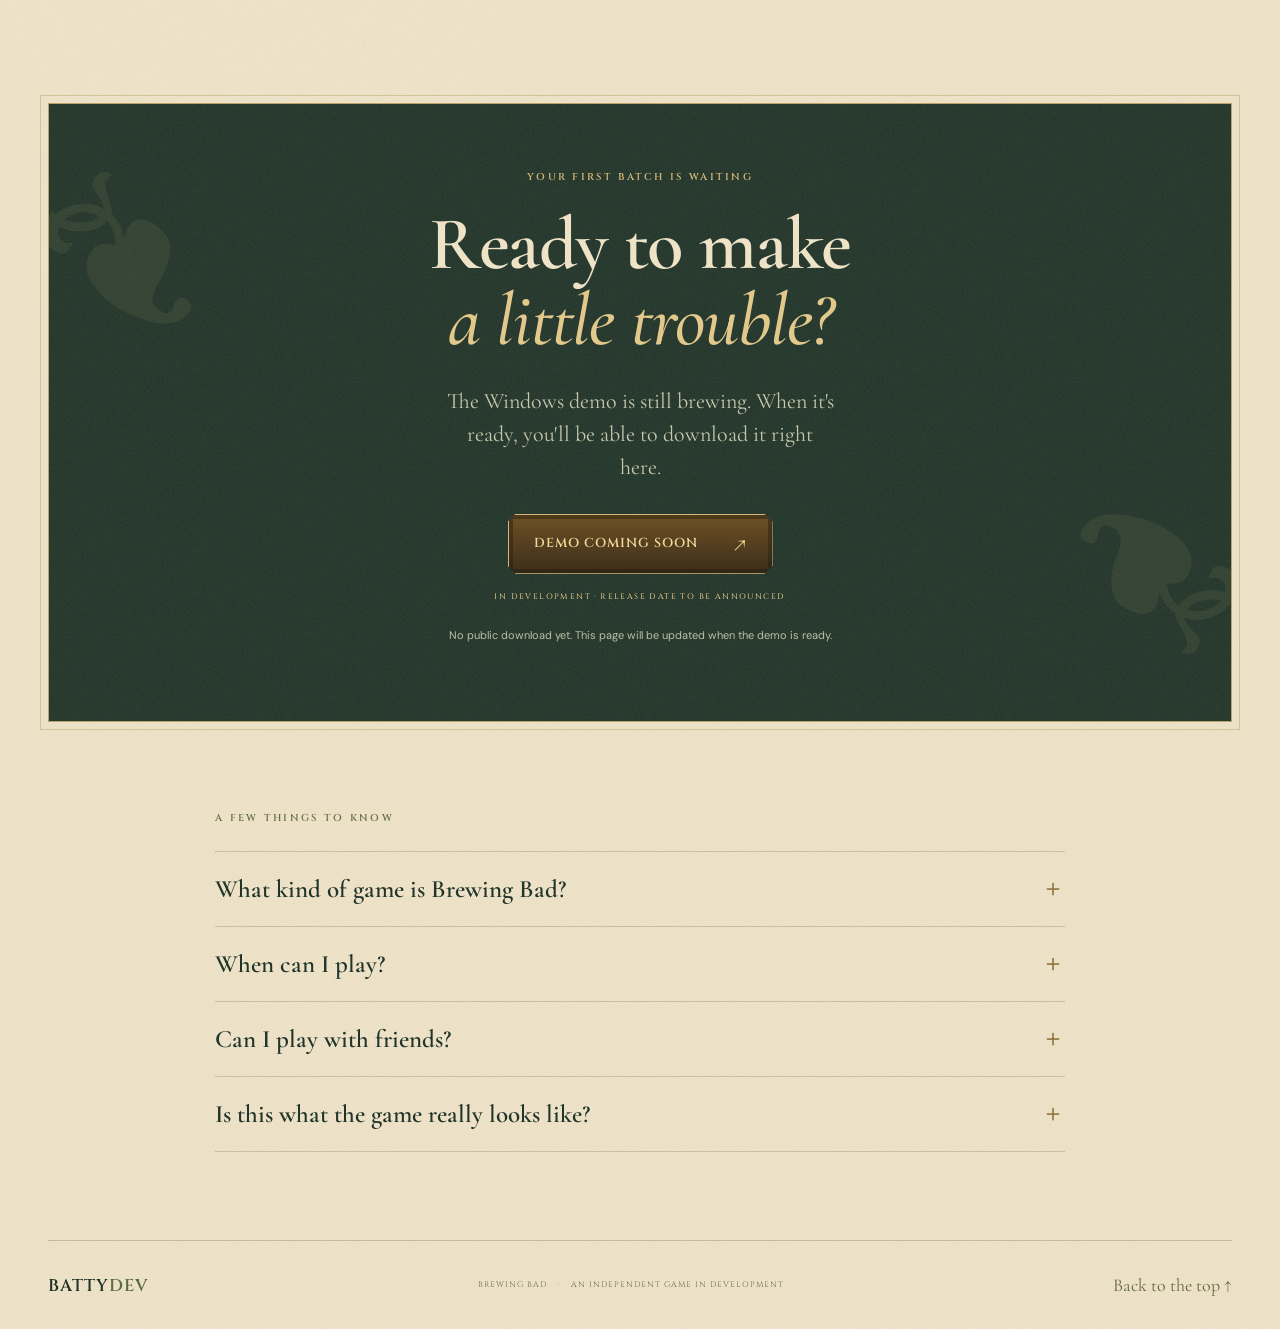
==== commit 58ff22b4: "Add the demo trailer and the 14 November in-game film media - A trailer section under the hero: the " ====
--- a/index.html
+++ b/index.html
@@ -14,9 +14,9 @@
   <meta name="twitter:card" content="summary_large_image">
   <link rel="icon" href="assets/favicon.svg" type="image/svg+xml">
   <link rel="stylesheet" href="style.css?v=5">
-  <link rel="stylesheet" href="public-refresh.css?v=1">
+  <link rel="stylesheet" href="public-refresh.css?v=2">
   <script src="demo-config.js?v=1" defer></script>
-  <script src="script.js?v=6" defer></script>
+  <script src="script.js?v=7" defer></script>
 </head>
 <body>
   <a class="skip" href="#main">Skip to content</a>
@@ -26,7 +26,7 @@
   </header>
   <main id="main">
     <section class="hero" aria-labelledby="game-title">
-      <img class="hero-backdrop" src="assets/town-dusk-current.webp" width="1600" height="900" fetchpriority="high" alt="">
+      <img class="hero-backdrop" src="assets/film/tallow-dusk.webp" width="1600" height="900" fetchpriority="high" alt="">
       <div class="hero-copy">
         <p class="eyebrow"><span class="status-dot"></span> A HANDS-ON ALCHEMY GAME</p>
         <h1 id="game-title">Brewing<span>Bad</span></h1>
@@ -44,7 +44,9 @@
     </section>
     <div class="recipe-strip" aria-label="The brewing loop"><div class="wrap"><span>GROW IT</span><b aria-hidden="true">✦</b><span>GRIND IT</span><b aria-hidden="true">✦</b><span>BREW IT</span><b aria-hidden="true">✦</b><span>BOTTLE IT</span><b aria-hidden="true">✦</b><span>MAKE YOUR MARK</span></div></div>
 
-    <section id="opening" class="wrap section screenshots opening-captures"><div class="section-heading"><div><p class="eyebrow">YOUR FIRST DAY IN TALLOW</p><h2>A little coin.<br><em>An empty byre.</em></h2></div><p>Arrive with a letter from Tamsin and a little coin. No shop, no roof. Start by finding a corner to brew in.</p></div><div class="gallery gallery-world"><figure><a class="image-button" href="invite/assets/ferry-arrival.webp" aria-label="Open full capture: The ferry arriving at Tallow pier"><img src="invite/assets/ferry-arrival.webp" width="1600" height="900" loading="lazy" decoding="async" alt="The ferry arriving at Tallow pier"></a><figcaption>Step off the ferry.</figcaption><p class="capture-copy">Your first morning begins at Tallow pier. Morra in the square is the next stop.</p></figure><figure><a class="image-button" href="invite/assets/morra-stall.webp" aria-label="Open full capture: Morra and her second-hand stall in Tallow square"><img src="invite/assets/morra-stall.webp" width="1600" height="900" loading="lazy" decoding="async" alt="Morra and her second-hand stall in Tallow square"></a><figcaption>Find a place of your own.</figcaption><p class="capture-copy">Morra rents the empty byre for 40 coin and sells second-hand gear. A water barrel, one bunk for everyone, and shelves you place yourself.</p></figure><figure><a class="image-button" href="invite/assets/odd-job.webp" aria-label="Open full capture: Sister Rook’s alms barrel at the Relief Hall"><img src="invite/assets/odd-job.webp" width="1600" height="900" loading="lazy" decoding="async" alt="Sister Rook’s alms barrel at the Relief Hall"></a><figcaption>Earn your first coins.</figcaption><p class="capture-copy">Unload ferry crates for the quay store, visit Pip’s pawn shop, and sell plain tonics to Sister Rook at the Relief Hall. Mind the watch: they don’t care for unsealed bottles.</p></figure><figure><a class="image-button" href="invite/assets/lower-gate.webp" aria-label="Open full capture: The Lower City Gate without papers"><img src="invite/assets/lower-gate.webp" width="1600" height="900" loading="lazy" decoding="async" alt="The Lower City Gate without papers"></a><figcaption>Get your gate papers.</figcaption><p class="capture-copy">Your first big goal needs the group’s rank and coin. Papers let you through to the Lower Market, with the bank, Hazel, runners and better stations.</p></figure></div><p class="capture-note">Real development-build captures · 1 November 2026 · HUD hidden. Visuals and features are in development.</p></section>
+    <section id="trailer" class="wrap section trailer-section" aria-labelledby="trailer-title"><div class="section-heading"><div><p class="eyebrow">THE DEMO TRAILER</p><h2 id="trailer-title">From the ferry <em>to the fens.</em></h2></div><p>Ninety seconds of the demo: off the ferry into Tallow Ward, hand-work in a fresh byre, then through the gate to the Lower Market and over the river to Wend Hollows.</p></div><div class="video-frame"><video id="trailer-video" controls playsinline preload="none" width="1280" height="720" poster="assets/film/trailer-poster.webp" aria-label="The Brewing Bad demo trailer, with music."><source src="assets/film/trailer.mp4" type="video/mp4"><p>Your browser cannot play this video. <a href="assets/film/trailer.mp4">Open the MP4 trailer.</a></p></video></div><p class="clip-note">Filmed in the game · 14 November 2026 · cameras and time of day staged · music: the game’s title theme</p></section>
+
+    <section id="opening" class="wrap section screenshots opening-captures"><div class="section-heading"><div><p class="eyebrow">YOUR FIRST DAY IN TALLOW</p><h2>A little coin.<br><em>An empty byre.</em></h2></div><p>Arrive with a letter from Tamsin and a little coin. No shop, no roof. Start by finding a corner to brew in.</p></div><div class="gallery gallery-world"><figure><a class="image-button" href="assets/film/ferry-arrival.webp" aria-label="Open full capture: The ferry arriving at Tallow pier"><img src="assets/film/ferry-arrival.webp" width="1600" height="900" loading="lazy" decoding="async" alt="The ferry arriving at Tallow pier"></a><figcaption>Step off the ferry.</figcaption><p class="capture-copy">Your first morning begins at Tallow pier. Morra in the square is the next stop.</p></figure><figure><a class="image-button" href="assets/film/morra-stall.webp" aria-label="Open full capture: Morra and her second-hand stall in Tallow square"><img src="assets/film/morra-stall.webp" width="1600" height="900" loading="lazy" decoding="async" alt="Morra and her second-hand stall in Tallow square"></a><figcaption>Find a place of your own.</figcaption><p class="capture-copy">Morra sells you the old byre for 100 coin, with her starter kit: two planters, a preparation bench, a cauldron and a shelf, plus a water barrel and one bunk for everyone. You place the stations yourself.</p></figure><figure><a class="image-button" href="invite/assets/odd-job.webp" aria-label="Open full capture: Sister Rook’s alms barrel at the Relief Hall"><img src="invite/assets/odd-job.webp" width="1600" height="900" loading="lazy" decoding="async" alt="Sister Rook’s alms barrel at the Relief Hall"></a><figcaption>Earn your first coins.</figcaption><p class="capture-copy">Sell to the Tallow folk who liked a sample, visit Pip’s pawn shop, and help Sister Rook fill the Relief Hall’s alms barrel with tonics. Mind the watch: they don’t care for unsealed bottles.</p></figure><figure><a class="image-button" href="assets/film/lower-gate.webp" aria-label="Open full capture: Up Gate Street to the Lower City Gate"><img src="assets/film/lower-gate.webp" width="1600" height="900" loading="lazy" decoding="async" alt="Up Gate Street to the Lower City Gate"></a><figcaption>Get your gate papers.</figcaption><p class="capture-copy">Your first big goal needs the group’s rank and coin. Papers let you through to the Lower Market, with the bank, Hazel, runners and better stations.</p></figure></div><p class="capture-note">Real development-build captures · HUD hidden. The ferry, Morra and the gate were filmed on 14 November 2026 with staged cameras; the alms barrel is from 1 November. Visuals and features are in development.</p></section>
 
     <section id="gameplay" class="gameplay wrap section">
       <div class="section-heading"><div><p class="eyebrow">THE ART OF MAKING A LIVING</p><h2>Get your hands <em>dirty.</em></h2></div><p>This is alchemy you actually do. Work the tools yourself, from the first leaf to the final cork. Then take your remedies out into the Tallow Ward.</p></div>
@@ -56,17 +58,17 @@
           <button role="tab" id="tab-brew" aria-controls="process-panel" aria-selected="false" tabindex="-1" data-step="brew"><span>03</span> Stir up something good <b aria-hidden="true">↗</b></button>
           <button role="tab" id="tab-bottle" aria-controls="process-panel" aria-selected="false" tabindex="-1" data-step="bottle"><span>04</span> Bottle & cork <b aria-hidden="true">↗</b></button>
         </div>
-        <div id="process-panel" class="process-panel" role="tabpanel" aria-labelledby="tab-grow" tabindex="0"><div class="video-frame"><video id="process-video" data-loop-clip muted loop playsinline disablepictureinpicture disableremoteplayback tabindex="-1" preload="none" width="960" height="540" poster="assets/workshop/harvesting.webp" aria-label="Harvest bogmint by trimming ripe parts from the planter."><source src="assets/workshop/harvesting.mp4" type="video/mp4"><p>Your browser cannot play this clip. <a href="assets/workshop/harvesting.mp4">Open the MP4 video.</a></p></video></div><p class="clip-note">Actual gameplay · silent loop</p><div class="process-description"><h3 id="process-title">Start with something green.</h3><p id="process-copy">Water your herbs, then harvest them part by part.</p></div></div>
+        <div id="process-panel" class="process-panel" role="tabpanel" aria-labelledby="tab-grow" tabindex="0"><div class="video-frame"><video id="process-video" data-loop-clip muted loop playsinline disablepictureinpicture disableremoteplayback tabindex="-1" preload="none" width="960" height="540" poster="assets/film/harvesting.webp" aria-label="Snip a grown bogmint plant leaf by leaf."><source src="assets/film/harvesting.mp4" type="video/mp4"><p>Your browser cannot play this clip. <a href="assets/film/harvesting.mp4">Open the MP4 video.</a></p></video></div><p class="clip-note">Actual gameplay · silent loop</p><div class="process-description"><h3 id="process-title">Start with something green.</h3><p id="process-copy">Water your herbs, then snip them leaf by leaf.</p></div></div>
       </div>
     </section>
 
-    <section class="ward-section"><div class="wrap ward-layout"><div class="ward-image"><div class="video-frame"><video id="multiplayer-video" data-loop-clip muted loop playsinline disablepictureinpicture disableremoteplayback tabindex="-1" preload="none" width="960" height="540" poster="invite/assets/coop-four-friends.webp" aria-label="Four connected players wave, cheer, dance a jig and dance a reel in Tallow square."><source src="invite/assets/coop-four-friends.mp4" type="video/mp4"><p>Your browser cannot play this clip. <a href="invite/assets/coop-four-friends.mp4">Open the MP4 video.</a></p></video></div><p class="clip-note">Four connected players in Tallow square · actual game emotes, staged for filming · 1 November 2026</p></div><div class="ward-copy"><p class="eyebrow">A PLACE TO MAKE YOUR OWN</p><h2>Small workshop.<br><em>Room for friends.</em></h2><p>Turn a bare corner into a place to grow, grind, brew and bottle. Put what you earn into growing. No rent, wages or upkeep.</p><ul class="features"><li><span>01</span><div><h3>One host, three friends</h3><p>Up to four players share the rank, bank and workshop. Your purse is your own; leave coin and items on a shelf to pass them along.</p></div></li><li><span>02</span><div><h3>A day and a night together</h3><p>Days last about 20 minutes. At 4 AM the clock waits until everyone sleeps. Group XP is tallied overnight; morning starts at 7.</p></div></li><li><span>03</span><div><h3>Beyond the gate</h3><p>Earn gate papers together and take your brewing into the Lower Market. Everyone needs the same build to join.</p></div></li></ul></div></div></section>
+    <section class="ward-section"><div class="wrap ward-layout"><div class="ward-image"><div class="video-frame"><video id="multiplayer-video" data-loop-clip muted loop playsinline disablepictureinpicture disableremoteplayback tabindex="-1" preload="none" width="960" height="540" poster="invite/assets/coop-four-friends.webp" aria-label="Four connected players wave, cheer, dance a jig and dance a reel in Tallow square."><source src="invite/assets/coop-four-friends.mp4" type="video/mp4"><p>Your browser cannot play this clip. <a href="invite/assets/coop-four-friends.mp4">Open the MP4 video.</a></p></video></div><p class="clip-note">Four connected players in Tallow square · actual game emotes, staged for filming · 1 November 2026</p></div><div class="ward-copy"><p class="eyebrow">A PLACE TO MAKE YOUR OWN</p><h2>Small workshop.<br><em>Room for friends.</em></h2><p>Turn a bare corner into a place to grow, grind, brew and bottle. Put what you earn into growing. No rent, wages or upkeep.</p><ul class="features"><li><span>01</span><div><h3>One host, three friends</h3><p>Up to four players share the rank, bank and workshop. Your purse is your own; leave coin and items on a shelf to pass them along.</p></div></li><li><span>02</span><div><h3>A day and a night together</h3><p>Days last about 40 minutes. At 4 AM the clock waits until everyone sleeps. Group XP is tallied overnight; morning starts at 7.</p></div></li><li><span>03</span><div><h3>Beyond the gate</h3><p>Earn gate papers together and take your brewing into the Lower Market, then over the river to Wend Hollows. Everyone needs the same build to join.</p></div></li></ul></div></div></section>
 
-    <section id="screenshots" class="wrap section screenshots"><div class="section-heading"><div><p class="eyebrow">STRAIGHT FROM THE GAME</p><h2>From the byre <em>to the market.</em></h2></div><p>A bare room becomes a first setup, with a busy square outside and the Lower Market beyond the gate. November 1 stills alongside the October 31 craft loops.</p></div><div class="gallery"><figure><div class="video-frame"><video data-loop-clip muted loop playsinline disablepictureinpicture disableremoteplayback tabindex="-1" preload="none" width="960" height="540" poster="assets/workshop/watering.webp" aria-label="Tip the watering can to water a planter."><source src="assets/workshop/watering.mp4" type="video/mp4"><p>Your browser cannot play this clip. <a href="assets/workshop/watering.mp4">Open the MP4 video.</a></p></video></div><figcaption>Tend the planters.</figcaption></figure><figure><div class="video-frame"><video data-loop-clip muted loop playsinline disablepictureinpicture disableremoteplayback tabindex="-1" preload="none" width="960" height="540" poster="assets/workshop/slicing.webp" aria-label="Make deliberate cuts to slice a root at the preparation bench."><source src="assets/workshop/slicing.mp4" type="video/mp4"><p>Your browser cannot play this clip. <a href="assets/workshop/slicing.mp4">Open the MP4 video.</a></p></video></div><figcaption>Prepare every ingredient.</figcaption></figure><figure><div class="video-frame"><video data-loop-clip muted loop playsinline disablepictureinpicture disableremoteplayback tabindex="-1" preload="none" width="960" height="540" poster="assets/workshop/stocking-shelves.webp" aria-label="Transfer ingredients and bottles into the shared stock shelf."><source src="assets/workshop/stocking-shelves.mp4" type="video/mp4"><p>Your browser cannot play this clip. <a href="assets/workshop/stocking-shelves.mp4">Open the MP4 video.</a></p></video></div><figcaption>Stock you can see.</figcaption></figure></div><div class="gallery gallery-world scene-gallery"><figure><a class="image-button" href="invite/assets/byre-before.webp" aria-label="Open full capture: The byre before any brewing gear is placed"><img src="invite/assets/byre-before.webp" width="1600" height="900" loading="lazy" decoding="async" alt="The byre before any brewing gear is placed"></a><figcaption>Before the first setup.</figcaption></figure><figure><a class="image-button" href="invite/assets/byre-after.webp" aria-label="Open full capture: The same byre with starter brewing gear placed"><img src="invite/assets/byre-after.webp" width="1600" height="900" loading="lazy" decoding="async" alt="The same byre with starter brewing gear placed"></a><figcaption>A corner ready to brew.</figcaption></figure><figure><a class="image-button" href="invite/assets/tallow-square.webp" aria-label="Open full capture: The Tallow square and its crowd"><img src="invite/assets/tallow-square.webp" width="1600" height="900" loading="lazy" decoding="async" alt="The Tallow square and its crowd"></a><figcaption>Out in Tallow square.</figcaption></figure><figure><a class="image-button" href="invite/assets/lower-market.webp" aria-label="Open full capture: The Lower Market beyond the city gate"><img src="invite/assets/lower-market.webp" width="1600" height="900" loading="lazy" decoding="async" alt="The Lower Market beyond the city gate"></a><figcaption>Through the Lower City Gate.</figcaption></figure></div><p class="capture-note">Actual game captures with the HUD hidden. November 1 scenes show the current opening; the craft loops are from October 31. Equipment, stock, gate access and multiplayer emotes are staged in isolated developer saves for filming. Visuals and features are in development.</p></section>
+    <section id="screenshots" class="wrap section screenshots"><div class="section-heading"><div><p class="eyebrow">STRAIGHT FROM THE GAME</p><h2>From the byre <em>to the fens.</em></h2></div><p>Morra’s starter stations in the byre, a busy street outside, the Lower Market beyond the gate and Wend Hollows over the river. All filmed in the game on 14 November.</p></div><div class="gallery"><figure><div class="video-frame"><video data-loop-clip muted loop playsinline disablepictureinpicture disableremoteplayback tabindex="-1" preload="none" width="960" height="540" poster="assets/film/watering.webp" aria-label="Tip the watering can over each ring on the planter’s soil."><source src="assets/film/watering.mp4" type="video/mp4"><p>Your browser cannot play this clip. <a href="assets/film/watering.mp4">Open the MP4 video.</a></p></video></div><figcaption>Tend the planters.</figcaption></figure><figure><div class="video-frame"><video data-loop-clip muted loop playsinline disablepictureinpicture disableremoteplayback tabindex="-1" preload="none" width="960" height="540" poster="assets/film/slicing.webp" aria-label="Cut a gravecap down the middle at the preparation bench."><source src="assets/film/slicing.mp4" type="video/mp4"><p>Your browser cannot play this clip. <a href="assets/film/slicing.mp4">Open the MP4 video.</a></p></video></div><figcaption>Prepare every ingredient.</figcaption></figure><figure><div class="video-frame"><video data-loop-clip muted loop playsinline disablepictureinpicture disableremoteplayback tabindex="-1" preload="none" width="960" height="540" poster="assets/workshop/stocking-shelves.webp" aria-label="Transfer ingredients and bottles into the shared stock shelf."><source src="assets/workshop/stocking-shelves.mp4" type="video/mp4"><p>Your browser cannot play this clip. <a href="assets/workshop/stocking-shelves.mp4">Open the MP4 video.</a></p></video></div><figcaption>Stock you can see.</figcaption></figure></div><div class="gallery gallery-world scene-gallery"><figure><a class="image-button" href="assets/film/byre-stations.webp" aria-label="Open full capture: Morra’s starter stations inside the byre"><img src="assets/film/byre-stations.webp" width="1600" height="900" loading="lazy" decoding="async" alt="Morra’s starter stations inside the byre"></a><figcaption>A corner ready to brew.</figcaption></figure><figure><a class="image-button" href="assets/film/tallow-street.webp" aria-label="Open full capture: A Tallow Ward street at midday"><img src="assets/film/tallow-street.webp" width="1600" height="900" loading="lazy" decoding="async" alt="A Tallow Ward street at midday"></a><figcaption>Out in Tallow Ward.</figcaption></figure><figure><a class="image-button" href="assets/film/lower-market.webp" aria-label="Open full capture: Hazel at her supply house in the Lower Market"><img src="assets/film/lower-market.webp" width="1600" height="900" loading="lazy" decoding="async" alt="Hazel at her supply house in the Lower Market"></a><figcaption>Hazel, in the Lower Market.</figcaption></figure><figure><a class="image-button" href="assets/film/wend-hollows.webp" aria-label="Open full capture: Over the rooftops into Wend Hollows"><img src="assets/film/wend-hollows.webp" width="1600" height="900" loading="lazy" decoding="async" alt="Over the rooftops into Wend Hollows"></a><figcaption>Over the river, Wend Hollows.</figcaption></figure></div><p class="capture-note">Actual game captures with the HUD hidden, filmed by the game itself on 14 November 2026, except the shelf-stocking loop (31 October). The craft shots start from Morra’s starter kit in a fresh byre; cameras, the time of day, gate papers and plant growth are staged for filming. Visuals and features are in development.</p></section>
 
     <section id="demo" class="demo-section wrap"><div class="demo-decoration" aria-hidden="true">✳</div><p class="eyebrow">YOUR FIRST BATCH IS WAITING</p><h2>Ready to make<br><em>a little trouble?</em></h2><p id="demo-description">The Windows demo is still brewing. When it's ready, you'll be able to download it right here.</p><a class="button primary" id="download-demo" href="#demo-status" aria-describedby="demo-status">Demo coming soon <span aria-hidden="true">↗</span></a><p id="demo-status" class="micro" tabindex="-1">IN DEVELOPMENT · RELEASE DATE TO BE ANNOUNCED</p><p class="demo-honesty">No public download yet. This page will be updated when the demo is ready.</p></section>
 
-    <section class="wrap faq section"><p class="eyebrow">A FEW THINGS TO KNOW</p><details><summary>What kind of game is Brewing Bad?<span aria-hidden="true">＋</span></summary><p>A first-person alchemy and workshop game. Arrive by ferry, rent an empty byre, grow and prepare ingredients by hand, and brew remedies. Earn rank and coin for gate papers into the Lower Market.</p></details><details><summary>When can I play?<span aria-hidden="true">＋</span></summary><p>A Windows PC demo is planned. There isn't a public release date yet. The download will appear in the demo section when it's ready.</p></details><details><summary>Can I play with friends?<span aria-hidden="true">＋</span></summary><p>The current development build supports one host and up to three friends using the host’s address over LAN or a configured internet connection. You share rank, the bank and the workshop, while keeping your own purse. Everyone needs the exact same build. Public demo multiplayer details remain in development.</p></details><details><summary>Is this what the game really looks like?<span aria-hidden="true">＋</span></summary><p>Yes. These are actual development-build captures with the HUD hidden. The four-player video uses one host and three connected joiners performing the game’s emotes. Equipment, stock, gate access and emotes are staged for filming. Morra and Hazel in the header are the actual game models, posed and rendered in Blender. Visuals and features may change during development.</p></details></section>
+    <section class="wrap faq section"><p class="eyebrow">A FEW THINGS TO KNOW</p><details><summary>What kind of game is Brewing Bad?<span aria-hidden="true">＋</span></summary><p>A first-person alchemy and workshop game. Arrive by ferry, buy a run-down byre, grow and prepare ingredients by hand, and brew remedies. Earn rank and coin for gate papers into the Lower Market, then cross the river to Wend Hollows.</p></details><details><summary>When can I play?<span aria-hidden="true">＋</span></summary><p>A Windows PC demo is planned. There isn't a public release date yet. The download will appear in the demo section when it's ready.</p></details><details><summary>Can I play with friends?<span aria-hidden="true">＋</span></summary><p>The current development build supports one host and up to three friends using the host’s address over LAN or a configured internet connection. You share rank, the bank and the workshop, while keeping your own purse. Everyone needs the exact same build. Public demo multiplayer details remain in development.</p></details><details><summary>Is this what the game really looks like?<span aria-hidden="true">＋</span></summary><p>Yes. These are actual development-build captures with the HUD hidden. The trailer and most clips are filmed by the game itself: the cameras fly where a player can’t, and the time of day is set for each shot. The four-player video uses one host and three connected joiners performing the game’s emotes. Equipment, stock, gate access and emotes are staged for filming. Morra and Hazel in the header are the actual game models, posed and rendered in Blender. Visuals and features may change during development.</p></details></section>
   </main>
   <footer class="wrap footer"><a class="batty" href="/">BATTY<span>DEV</span></a><p>BREWING BAD <span>·</span> AN INDEPENDENT GAME IN DEVELOPMENT</p><a href="#main">Back to the top ↑</a></footer>
 
--- a/public-refresh.css
+++ b/public-refresh.css
@@ -4,3 +4,5 @@
 .scene-gallery .image-button img,.opening-captures .image-button img{aspect-ratio:16/9;object-fit:cover}
 .scene-gallery{row-gap:35px}
 @media(max-width:700px){.capture-copy{font-size:14px;line-height:1.75}.opening-captures .gallery{gap:32px}}
+/* The trailer has sound, so it keeps the player controls the silent loops leave out. */
+.trailer-section{padding-bottom:40px}.trailer-section .video-frame{border:5px solid #e6d6b1;outline:1px solid #9c8c6250}.trailer-section .video-frame video{pointer-events:auto;background:#000}
